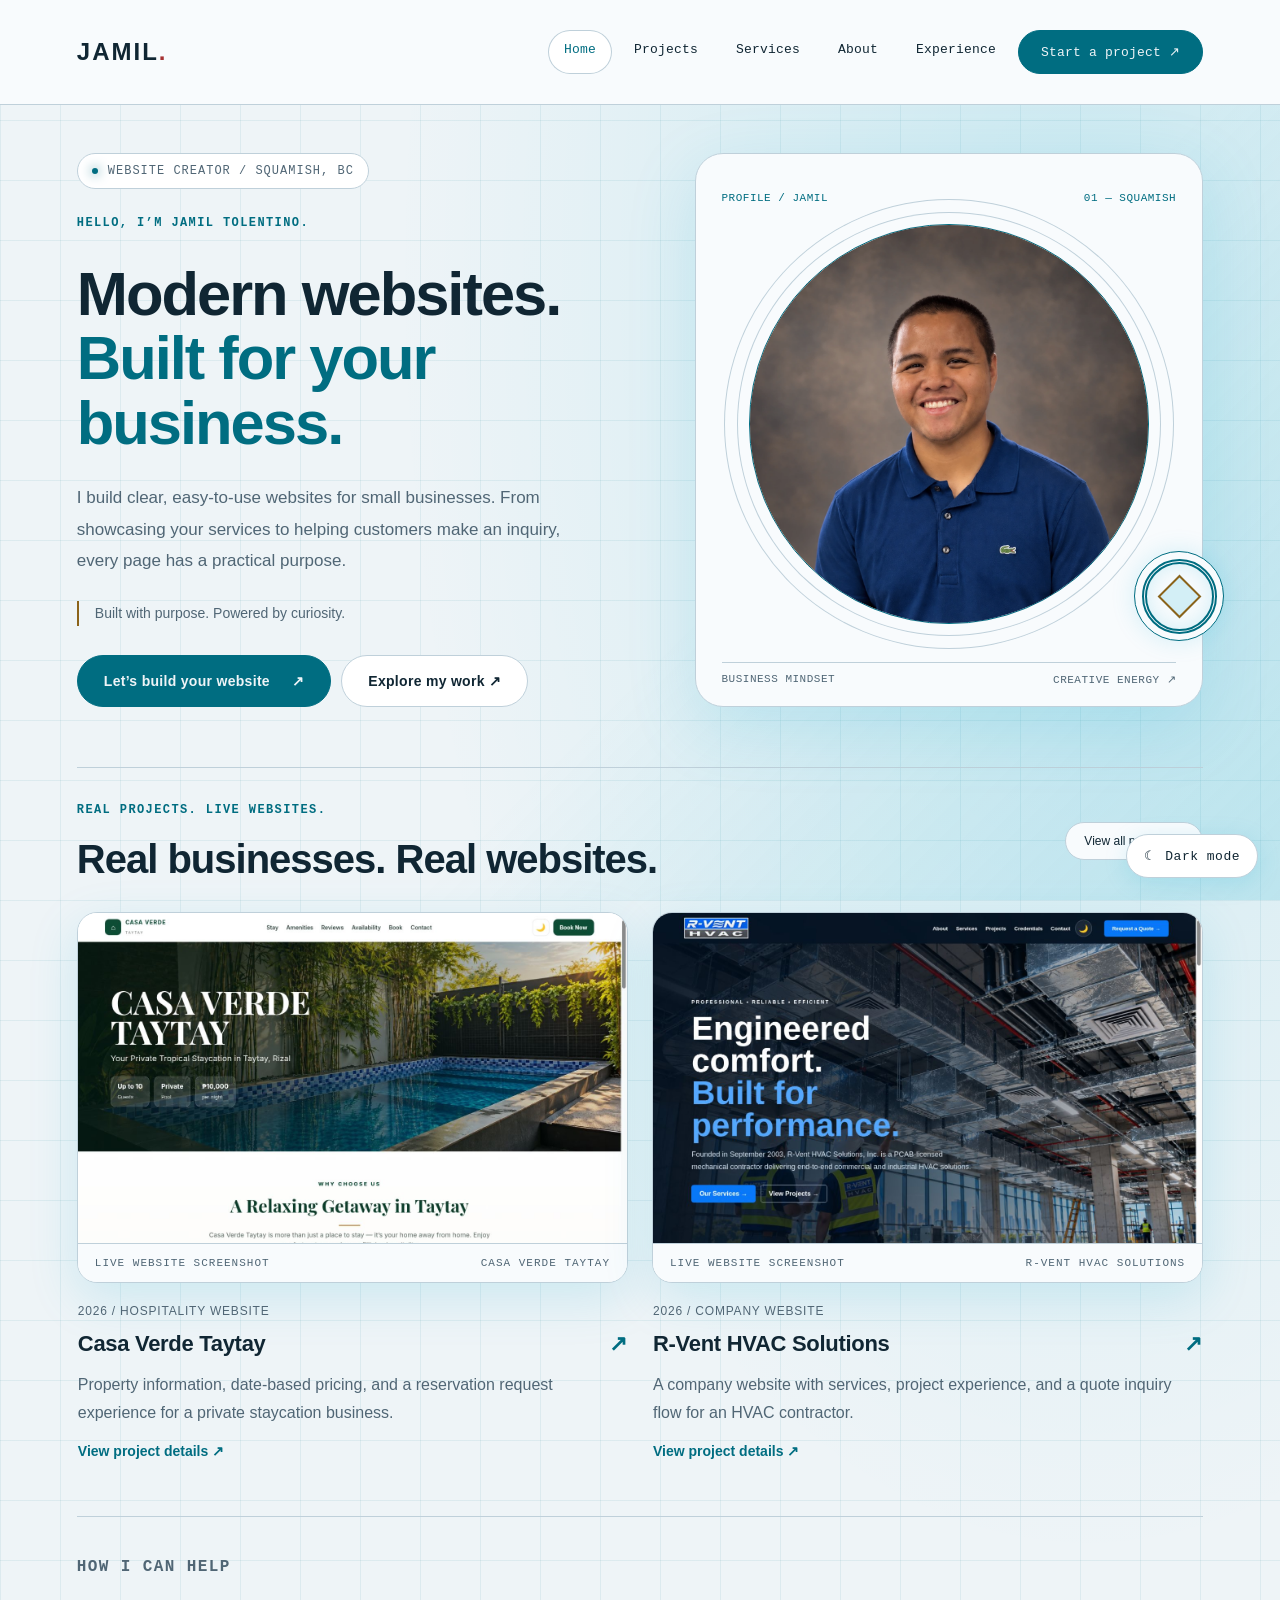
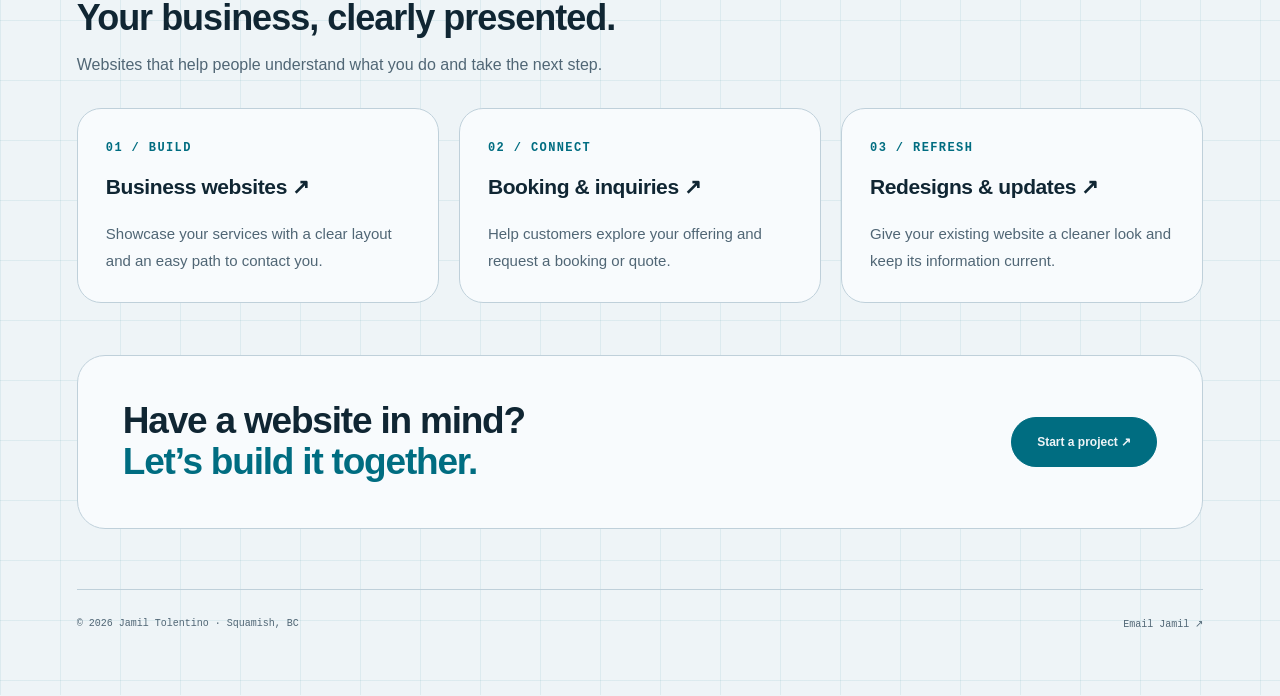
==== index.html @ a31e18cc "Round clickable controls and focus homepage on project work" ====
<!doctype html><html lang="en"><head><meta charset="utf-8"><meta http-equiv="Content-Security-Policy" content="default-src 'self'; script-src 'self'; script-src-attr 'none'; style-src 'self' 'unsafe-inline'; img-src 'self'; font-src 'self'; connect-src 'none'; object-src 'none'; frame-src 'none'; base-uri 'none'; form-action 'none'; upgrade-insecure-requests"><meta name="referrer" content="strict-origin-when-cross-origin"><meta name="viewport" content="width=device-width,initial-scale=1"><meta name="theme-color" content="#f6f5f0"><meta name="description" content="Jamil Tolentino — modern websites for small businesses, with practical business experience. Based in Squamish, BC."><script src="theme.js?v=security1"></script><link rel="stylesheet" href="style.css?v=round2"><title>Jamil Tolentino — Websites with Purpose</title><link rel="stylesheet" href="tech.css?v=round2"></head><body class="welcome-page"><a class="skip" href="#main">Skip to content</a><header class="welcome-header site-header"><a href="index.html" aria-label="Jamil Tolentino home">JAMIL<span>.</span></a><button class="menu-toggle" aria-expanded="false" aria-controls="site-nav">MENU <span>＋</span></button><nav id="site-nav" class="hud-nav" aria-label="Main navigation"><a href="index.html" aria-current="page">Home</a><a href="work.html">Projects</a><a href="services.html">Services</a><a href="about.html">About</a><a href="resume.html">Experience</a><a href="contact.html" class="nav-contact">Start a project ↗</a></nav></header><main class="welcome" id="main"><div class="welcome-copy reveal"><div class="hud-tag">WEBSITE CREATOR / SQUAMISH, BC</div><p class="eyebrow">HELLO, I’M JAMIL TOLENTINO.</p><h1>Modern websites.<br><span>Built for your business.</span></h1><p class="intro">I build clear, easy-to-use websites for small businesses. From showcasing your services to helping customers make an inquiry, every page has a practical purpose.</p><p class="front-personality">Built with purpose. Powered by curiosity.</p><div class="welcome-actions"><a class="pill primary" href="contact.html">Let’s build your website <span>↗</span></a><a class="pill secondary" href="work.html">Explore my work ↗</a></div></div><div class="portrait-hud"><div class="hud-corner"><span>PROFILE / JAMIL</span><span>01 — SQUAMISH</span></div><figure class="welcome-portrait reveal"><img src="jamil-portrait.webp" alt="Jamil Tolentino smiling in a blue polo"></figure><div class="reactor" aria-hidden="true"></div><div class="hud-footer"><span>BUSINESS MINDSET</span><span>CREATIVE ENERGY ↗</span></div></div><span class="welcome-note">FROM FAMILY BUSINESS ROOTS TO CREATIVE WORK / SQUAMISH, BC</span></main><section class="home-proof"><div class="proof-heading reveal"><div><p class="eyebrow">REAL PROJECTS. LIVE WEBSITES.</p><h2>Real businesses. Real websites.</h2></div><a class="text-link" href="work.html">View all projects ↗</a></div><div class="gallery"><a class="tile reveal" data-category="websites" href="casa-verde.html"><figure class="live-screenshot"><img src="casa-live.jpg" alt="Screenshot of the live Casa Verde Taytay website" loading="lazy"><figcaption><span>LIVE WEBSITE SCREENSHOT</span><span>CASA VERDE TAYTAY</span></figcaption></figure><div class="tile-label"><p>2026 / HOSPITALITY WEBSITE</p><h2>Casa Verde Taytay <span>↗</span></h2><p class="project-description">Property information, date-based pricing, and a reservation request experience for a private staycation business.</p><span class="case-link">View project details ↗</span></div></a><a class="tile reveal" data-category="websites" href="rvent.html"><figure class="live-screenshot"><img src="rvent-live.jpg" alt="Screenshot of the live R-Vent HVAC Solutions website" loading="lazy"><figcaption><span>LIVE WEBSITE SCREENSHOT</span><span>R-VENT HVAC SOLUTIONS</span></figcaption></figure><div class="tile-label"><p>2026 / COMPANY WEBSITE</p><h2>R-Vent HVAC Solutions <span>↗</span></h2><p class="project-description">A company website with services, project experience, and a quote inquiry flow for an HVAC contractor.</p><span class="case-link">View project details ↗</span></div></a></div></section><section class="home-services"><div><p class="eyebrow">HOW I CAN HELP</p><h2>Your business, clearly presented.</h2><p>Websites that help people understand what you do and take the next step.</p></div><div class="service-preview-grid"><a href="services.html"><span class="eyebrow">01 / BUILD</span><h3>Business websites ↗</h3><p>Showcase your services with a clear layout and an easy path to contact you.</p></a><a href="services.html"><span class="eyebrow">02 / CONNECT</span><h3>Booking &amp; inquiries ↗</h3><p>Help customers explore your offering and request a booking or quote.</p></a><a href="services.html"><span class="eyebrow">03 / REFRESH</span><h3>Redesigns &amp; updates ↗</h3><p>Give your existing website a cleaner look and keep its information current.</p></a></div></section><section class="home-proof home-closing"><section class="callout"><h2>Have a website in mind?<br><em>Let’s build it together.</em></h2><a class="pill primary" href="contact.html">Start a project ↗</a></section></section><footer class="home-footer"><span>© 2026 Jamil Tolentino · Squamish, BC</span><a href="mailto:tolentinojamil1@gmail.com">Email Jamil ↗</a></footer><script src="script.js?v=round2" defer></script></body></html>
---- style.css ----
:root{--bg:#f6f5f0;--paper:#fff;--ink:#292a28;--muted:#777871;--accent:#dc6f3c;--line:#dedfd7}*{box-sizing:border-box}html{scroll-behavior:smooth}body{margin:0;background:var(--bg);color:var(--ink);font-family:Arial,Helvetica,sans-serif;-webkit-font-smoothing:antialiased}a{text-decoration:none;color:inherit}button{font:inherit;cursor:pointer}img{max-width:100%;display:block}a:focus-visible,button:focus-visible{outline:3px solid var(--accent);outline-offset:5px}.skip{position:fixed;top:-100px;left:20px;padding:14px;background:var(--ink);color:white;z-index:100}.skip:focus{top:15px}.eyebrow{font-size:10px;font-weight:700;letter-spacing:2px;color:var(--muted)}.progress{position:fixed;top:0;left:0;width:100%;height:3px;background:var(--accent);transform:scaleX(0);transform-origin:left;z-index:40}h1,h2,h3,p{margin-top:0}h1{font-size:clamp(40px,4.5vw,66px);line-height:1.06;letter-spacing:-2.7px;font-weight:750;margin-bottom:24px}h1 em,h2 em{font-style:normal;color:var(--accent)}p{line-height:1.8}.sidebar{position:fixed;left:0;top:0;bottom:0;width:250px;background:#efefe8;border-right:1px solid var(--line);padding:52px 30px 30px;display:flex;flex-direction:column;z-index:20}.identity{text-align:center;display:block}.monogram{width:124px;height:124px;margin:0 auto 26px;border:1px solid #c7cbbd;border-radius:50%;display:grid;place-content:center;font-size:90px;line-height:1;font-weight:800;letter-spacing:-10px;position:relative;background:#dfe4d5}.monogram:before{content:"";position:absolute;inset:-8px;border:1px dashed #bfc6b6;border-radius:50%}.monogram>span{color:var(--accent);font-size:65px;display:inline;position:absolute;right:15px;bottom:12px}.identity strong{display:block;font-size:12px;letter-spacing:1.2px}.identity small{display:block;font-size:8px;letter-spacing:1.1px;color:var(--muted);line-height:1.7;margin-top:9px}.sidebar nav{margin-top:42px;display:flex;flex-direction:column;gap:4px}.sidebar nav a{font-size:11px;font-weight:700;letter-spacing:.5px;padding:14px 0;display:flex;justify-content:space-between;border-bottom:1px solid transparent;transition:color .25s,border-color .25s}.sidebar nav a>span{opacity:0;transform:translateX(-5px);transition:opacity .25s,transform .25s}.sidebar nav a:hover,.sidebar nav a[aria-current=page]{color:var(--accent);border-color:#d8d9d0}.sidebar nav a:hover>span,.sidebar nav a[aria-current=page]>span{opacity:1;transform:none}.sidebar-bottom{margin-top:auto;padding-top:36px}.sidebar-bottom p{font-size:12px;color:var(--muted);line-height:1.7}.sidebar-bottom a{font-size:12px;font-style:italic}.menu-toggle{display:none}.content{margin-left:250px;padding:56px 48px 0;max-width:1730px}.page-intro{max-width:860px;margin-bottom:40px}.page-intro>.eyebrow{margin-bottom:24px}.page-intro>p:last-child{font-size:15px;color:var(--muted);max-width:620px;margin-bottom:0}.filters{display:flex;gap:10px;margin-bottom:25px;flex-wrap:wrap}.filters button{border:1px solid var(--line);border-radius:30px;background:transparent;padding:10px 18px;font-size:11px;color:var(--muted);transition:background .25s,color .25s}.filters button:hover,.filters button.active{background:var(--ink);color:white;border-color:var(--ink)}.gallery{display:grid;grid-template-columns:repeat(2,minmax(0,1fr));gap:32px 24px}.tile{display:block;min-width:0}.tile[hidden]{display:none}.tile-label{padding:18px 1px 0}.tile-label p{font-size:9px;color:var(--muted);letter-spacing:1.5px;margin-bottom:9px}.tile-label h2{font-size:19px;letter-spacing:-.3px;font-weight:600;margin-bottom:0;display:flex;justify-content:space-between;align-items:center}.tile-label h2 span{transition:transform .3s;color:var(--accent)}.tile:hover .tile-label h2 span{transform:translate(3px,-3px)}.website-art{height:350px;padding:38px 27px 30px;position:relative;overflow:hidden;border-radius:5px}.resort-art{background:#dce3d4}.hvac-art{background:#e3e5e3}.mock-browser{background:white;border-radius:6px;box-shadow:0 18px 35px #0002;overflow:hidden;height:100%;transition:transform .5s}.tile:hover .mock-browser{transform:translateY(-5px) rotate(-.5deg)}.browser-top{height:22px;background:#f7f7f5;border-bottom:1px solid #e9e9e7;display:flex;gap:4px;align-items:center;padding:0 10px}.browser-top i{height:4px;width:4px;border-radius:50%;background:#c3c6bf}.browser-top>span{font-size:5px;letter-spacing:1px;color:#999;margin:auto}.resort-preview,.hvac-preview{height:calc(100% - 22px);position:relative;padding:22px 22px 15px;overflow:hidden}.resort-preview{background:#f5f3e8}.preview-logo{font-size:10px;letter-spacing:1.5px;font-weight:700;position:relative;z-index:2}.preview-nav{font-size:5px;letter-spacing:1px;display:block;color:#777;margin-top:5px;position:relative;z-index:2}.resort-preview h3,.hvac-preview h3{font-family:Georgia,serif;font-size:30px;line-height:1.13;letter-spacing:-1px;margin:28px 0 17px;position:relative;z-index:2}.pool-art{position:absolute;right:-6%;top:47%;height:145px;width:56%;border:15px solid #ddd1b5;transform:rotate(-25deg);border-radius:3px;background:repeating-linear-gradient(100deg,#70b0ad,#70b0ad 2px,#93c6bd 3px,#8cbdb5 14px)}.pool-art:before{content:"";position:absolute;width:50px;height:85px;border-radius:100% 0;background:#3c6450;right:-30px;top:-105px;transform:rotate(-25deg)}.pool-art:after{content:"";position:absolute;width:40px;height:78px;border-radius:0 100%;background:#67856b;right:20px;top:-100px;transform:rotate(20deg)}.mock-cta{display:inline-block;padding:9px 11px;background:#244e3c;color:white;font-size:5px;letter-spacing:1px;position:relative;z-index:2}.hvac-preview{background:#1b2429;color:white}.hvac-preview .preview-nav{color:#bdc5c8}.hvac-preview h3{font-family:Arial,sans-serif;font-weight:700;font-size:35px}.hvac-preview .mock-cta{background:#d86440}.red-dot{color:#e46f49}.duct-art{position:absolute;right:-20px;top:40%;transform:rotate(-25deg);width:43%;height:160px}.duct-art span{position:absolute;width:40px;height:180px;background:repeating-linear-gradient(0deg,#62737b 0,#96a2a6 8px,#adb8bc 9px,#526069 10px);box-shadow:inset 5px 0 10px #ffffff4d}.duct-art span:nth-child(2){left:48px;top:-30px}.duct-art span:nth-child(3){left:96px;top:10px}.art-note{position:absolute;bottom:8px;left:27px;font-size:6px;letter-spacing:1.2px;color:#71766e}.portrait-art{height:350px;border-radius:5px;overflow:hidden;background:#727168}.portrait-art img{width:100%;height:100%;object-fit:cover;object-position:center;transition:transform .6s}.tile:hover .portrait-art img{transform:scale(1.025)}.type-art{height:350px;border-radius:5px;padding:37px;position:relative;overflow:hidden;transition:filter .3s}.tile:hover .type-art{filter:brightness(1.04)}.type-art>span:first-child{font-size:8px;letter-spacing:1.8px}.type-art h3{font-size:clamp(30px,3.1vw,46px);line-height:1.05;letter-spacing:-1.7px;margin:44px 0 0;position:relative;z-index:1}.orange-art{background:#d97747;color:#282923}.type-arrow{position:absolute;right:30px;bottom:22px;font-size:70px}.green-art{background:#263c32;color:#e6eada}.creative-rings{position:absolute;width:165px;height:165px;border:1px solid #788577;border-radius:50%;right:-24px;bottom:-34px}.creative-rings:before,.creative-rings:after{content:"";position:absolute;inset:15px;border:1px solid #788577;border-radius:50%}.creative-rings:after{inset:30px}.resume-art{background:#e5e0d5}.resume-line{position:absolute;bottom:36px;left:37px;font-size:8px;letter-spacing:1px}.pill{display:inline-flex;align-items:center;justify-content:space-between;gap:40px;border-radius:40px;padding:17px 25px;font-size:12px;font-weight:700;transition:transform .25s,background .25s}.primary{background:var(--ink);color:white}.primary:hover{background:var(--accent);transform:translateY(-3px)}.text-link{display:inline-block;border-bottom:1px solid var(--ink);padding-bottom:8px;font-size:12px}.text-link:hover{color:var(--accent)}footer{border-top:1px solid var(--line);margin-top:70px;padding:28px 0;display:flex;justify-content:space-between;color:var(--muted);font-size:10px;gap:20px}.welcome-header{display:flex;justify-content:space-between;align-items:center;padding:34px 6vw}.welcome-header>a:first-child{font-size:30px;font-weight:800;letter-spacing:-2px}.welcome-header>a:first-child span{color:var(--accent)}.welcome-header>a:last-child{font-size:12px}.welcome{width:min(1260px,88vw);margin:45px auto 0;display:grid;grid-template-columns:1.1fr 1fr;gap:75px;align-items:center;position:relative;min-height:650px;padding-bottom:70px}.welcome h1{font-size:clamp(54px,6.4vw,92px);letter-spacing:-4px;line-height:1.03;margin:27px 0}.welcome h1 span{color:var(--accent)}.welcome .intro{font-size:17px;color:var(--muted);max-width:480px;margin-bottom:30px}.welcome-links{display:flex;gap:24px;margin-top:28px;font-size:12px;color:var(--muted)}.welcome-portrait{margin:0;position:relative;border-radius:4px;box-shadow:0 25px 55px #292a2814;overflow:hidden}.welcome-portrait img{width:100%;height:auto}.welcome-portrait figcaption{display:flex;justify-content:space-between;gap:12px;padding:20px 24px;background:#efeee6;font-size:8px;letter-spacing:1.2px}.welcome-note{position:absolute;bottom:0;left:0;font-size:9px;letter-spacing:2px;color:var(--muted)}.service{display:grid;grid-template-columns:35px 1fr 20px;gap:20px;padding:34px 0;border-top:1px solid var(--line)}.service>span{font-size:12px;color:var(--accent)}.service h2{font-size:27px;letter-spacing:-.6px;margin-bottom:12px}.service p{color:var(--muted);font-size:14px;max-width:620px;margin:0}.process{padding-top:58px}.process-grid{display:grid;grid-template-columns:repeat(3,1fr);gap:30px;margin-top:25px}.process h3{font-size:16px}.process p{font-size:13px;color:var(--muted)}.callout{margin-top:65px;padding:45px;background:#e9eade;border-radius:5px;display:flex;justify-content:space-between;align-items:center;gap:25px}.callout h2{font-size:37px;line-height:1.1;letter-spacing:-1.2px;margin:0}.about-grid{display:grid;grid-template-columns:1fr 1fr;gap:40px;align-items:start}.about-portrait{border-radius:4px}.about-copy h2{font-size:29px;line-height:1.25;letter-spacing:-.8px}.about-copy p{font-size:14px;color:var(--muted)}.creative-grid{display:grid;grid-template-columns:1fr 1fr;gap:24px}.creative-card{background:#eeeee7;padding:35px;border-radius:5px}.creative-card h2{font-size:30px;margin:30px 0 15px}.creative-card p{font-size:14px;color:var(--muted)}.status{display:inline-block;font-size:10px;border:1px solid #cbcec1;border-radius:20px;padding:9px 12px;margin-top:20px}.contact-panel{background:#e8eadd;padding:42px;border-radius:5px;margin-top:48px}.email-address{font-size:clamp(18px,2.5vw,36px);font-weight:600;letter-spacing:-1px;overflow-wrap:anywhere;display:block}.email-address span{color:var(--accent)}.contact-panel>p:not(.eyebrow){font-size:13px;color:var(--muted);margin:22px 0 30px}.contact-help{padding-top:50px;max-width:630px}.contact-help h2{font-size:25px}.contact-help p{font-size:14px;color:var(--muted)}.back-link{display:inline-block;font-size:12px;color:var(--muted);margin-bottom:35px}.case-art .website-art{height:520px;padding:55px 60px 40px}.case-art .resort-preview,.case-art .hvac-preview{padding:35px}.case-art h3{font-size:60px;line-height:1.1}.case-art .preview-logo{font-size:15px}.case-art .preview-nav{font-size:8px}.case-art .mock-cta{font-size:8px;padding:13px 18px}.case-art .pool-art{height:260px;width:50%;top:40%}.case-art .duct-art{width:36%;top:25%;transform:rotate(-25deg) scale(2)}.live-link{margin-top:28px}.case-details{display:grid;grid-template-columns:1fr 1fr;gap:40px;margin-top:65px}.case-details h2{font-size:28px;line-height:1.2}.case-details p,.case-details li{font-size:14px;color:var(--muted);line-height:1.8}.case-details ul{padding-left:18px}.case-details li{margin-bottom:8px}body{transition:opacity .18s}body.leaving{opacity:0}
@media(prefers-reduced-motion:no-preference){.motion-ready .reveal{opacity:0;transform:translateY(20px);transition:opacity .65s,transform .65s}.motion-ready .reveal.visible{opacity:1;transform:none}.identity .monogram:before{animation:ring-turn 60s linear infinite}@keyframes ring-turn{to{transform:rotate(360deg)}}}
@media(min-width:1700px){.gallery{grid-template-columns:repeat(3,minmax(0,1fr))}}
@media(max-width:1100px){.sidebar{width:220px;padding:40px 25px}.content{margin-left:220px;padding:40px 28px 0}.website-art{height:300px;padding:30px 20px}.portrait-art,.type-art{height:300px}.resort-preview h3{font-size:25px}.hvac-preview h3{font-size:29px}.type-art{padding:28px}.type-art h3{font-size:34px}.welcome{gap:35px}.welcome h1{font-size:67px}.about-grid{grid-template-columns:1fr}.about-portrait{max-width:580px}.case-art .website-art{height:420px;padding:35px}.case-art h3{font-size:45px}}
@media(max-width:760px){.sidebar{position:sticky;top:0;width:100%;height:auto;padding:16px 20px;flex-direction:row;justify-content:space-between;align-items:center;background:#f6f5f0f5;backdrop-filter:blur(12px)}.identity{text-align:left;display:flex;gap:12px;align-items:center}.identity .monogram{width:37px;height:37px;font-size:29px;letter-spacing:-3px;margin:0}.monogram:before{inset:-3px}.monogram>span{font-size:24px;right:4px;bottom:2px}.identity strong{font-size:10px}.identity small{display:none}.sidebar-bottom{display:none}.menu-toggle{display:flex;gap:15px;align-items:center;background:transparent;border:0;font-size:10px;font-weight:700;padding:10px}.menu-toggle>span{font-size:18px}.sidebar nav{display:none;position:absolute;left:0;right:0;top:70px;margin:0;padding:14px 22px 24px;background:#f1f1e9;border-bottom:1px solid var(--line)}.sidebar nav.open{display:flex}.sidebar nav a{font-size:12px;padding:15px 0}.content{margin:0;padding:36px 20px 0}.gallery{gap:26px 18px}.website-art{height:280px}.portrait-art,.type-art{height:280px}.welcome-header{padding:24px 6vw}.welcome{margin-top:20px;grid-template-columns:1fr;gap:35px;padding-bottom:45px;min-height:0}.welcome h1{font-size:clamp(48px,10vw,72px);letter-spacing:-2.7px}.welcome .intro{font-size:15px}.welcome-portrait{max-width:580px}.welcome-note{font-size:7px}.welcome-portrait figcaption{font-size:7px}.process-grid{grid-template-columns:1fr}.callout{padding:30px;flex-direction:column;align-items:flex-start}.case-details{grid-template-columns:1fr;gap:20px}.case-art .website-art{height:350px;padding:28px}.case-art h3{font-size:35px}.contact-panel{padding:26px}.creative-grid{grid-template-columns:1fr}h1{font-size:44px;letter-spacing:-1.8px}}
@media(max-width:520px){.gallery{grid-template-columns:1fr}.website-art{height:340px;padding:34px 27px}.portrait-art,.type-art{height:340px}.type-art h3{font-size:44px}.resort-preview h3{font-size:32px}.hvac-preview h3{font-size:36px}.page-intro{margin-bottom:30px}.tile-label h2{font-size:19px}.case-art .website-art{padding:24px 18px;height:310px}.case-art .resort-preview,.case-art .hvac-preview{padding:22px}.case-art h3{font-size:30px}.case-art .duct-art{transform:rotate(-25deg) scale(1.3);right:-20px}.case-art .pool-art{height:160px;top:52%}.email-address{letter-spacing:-.6px;font-size:21px}footer{font-size:9px;margin-top:50px}}
@media(prefers-reduced-motion:reduce){html{scroll-behavior:auto}*,*:before,*:after{animation:none!important;transition:none!important}.reveal{opacity:1!important;transform:none!important}}
.about-portrait{width:100%;min-width:0}.about-grid{grid-template-columns:minmax(0,1fr) minmax(0,1fr)}@media(max-width:1100px){.about-grid{grid-template-columns:minmax(0,1fr)}}

.my-story{margin-top:70px;padding:45px;background:#ecece2;border-radius:5px}.my-story h2,.section-heading h2,.shop-teaser h2{font-size:35px;letter-spacing:-1px;line-height:1.2;margin:22px 0}.story-columns{display:grid;grid-template-columns:1fr 1fr;gap:30px}.story-columns p{font-size:14px;color:var(--muted);margin-bottom:0}.personal-side{margin-top:65px}.personality-grid{display:grid;grid-template-columns:1fr 1fr;gap:24px}.personality-card{padding:34px;border-radius:5px;position:relative;min-height:285px}.mango-card{background:#f3dfaf}.pickle-card{background:#e0e8d4}.personality-card .eyebrow{display:block;margin-top:70px}.personality-card h3{font-size:29px;letter-spacing:-.8px;margin:18px 0 12px}.personality-card p{font-size:14px;color:#60645a;max-width:340px;margin:0}.mango-icon{width:34px;height:49px;background:#f6f1e4;border:2px solid #b89e62;position:absolute;top:30px;left:37px;transform:rotate(-8deg);border-radius:3px 3px 12px 12px;overflow:visible}.mango-icon:before{content:"";position:absolute;inset:9px 3px 4px;border-radius:1px 1px 7px 7px;background:#eeb346}.mango-icon:after{content:"";position:absolute;top:-16px;left:23px;width:3px;height:29px;background:#72915c;transform:rotate(15deg)}.paddle-icon{position:absolute;left:38px;top:27px;width:41px;height:49px;background:#344e3c;border-radius:15px 15px 20px 20px;transform:rotate(-25deg);border:2px solid #73856b}.paddle-icon:after{content:"";position:absolute;bottom:-22px;left:14px;width:9px;height:24px;background:#aa9d7c}.paddle-icon span{position:absolute;right:-28px;top:22px;width:20px;height:20px;border-radius:50%;background:#d2da51;border:2px dotted #758440}.shop-teaser{display:flex;justify-content:space-between;align-items:center;gap:30px;margin-top:65px;padding:40px;background:#e3e7dc;border-radius:5px}.shop-teaser p:not(.eyebrow){font-size:14px;color:var(--muted);margin-bottom:0}.paddle-shop-art{background:#d8e2c9;color:#253728}.shop-status{position:absolute;bottom:35px;left:37px;font-size:8px;letter-spacing:1px}.shop-paddle{width:80px;height:110px;background:#35543f;border:3px solid #839476;position:absolute;right:-12px;bottom:35px;border-radius:23px 23px 40px 40px;transform:rotate(-30deg)}.shop-paddle:after{content:"";position:absolute;bottom:-40px;left:27px;width:17px;height:44px;background:#b7aa88}.shop-coming{display:grid;grid-template-columns:1fr 1fr;background:#e3e8d8;border-radius:5px;overflow:hidden;margin-top:50px;align-items:center}.shop-visual{height:390px;position:relative;overflow:hidden;background:#d4dec7}.big-paddle{position:absolute;width:125px;height:170px;border-radius:38px 38px 60px 60px;border:5px solid #8f9c79;background:#34533e;transform:rotate(-25deg);left:20%;top:65px}.big-paddle:after{content:"";position:absolute;left:46px;bottom:-72px;width:23px;height:75px;background:repeating-linear-gradient(0deg,#b4a582,#b4a582 7px,#867d65 8px)}.big-paddle.two{left:50%;top:110px;transform:rotate(25deg);background:#d99a55;border-color:#b78650}.pickleball-ball{position:absolute;left:20%;bottom:42px;width:47px;height:47px;background:#d6df59;border:3px dotted #819747;border-radius:50%}.shop-copy{padding:35px}.shop-copy h2{font-size:31px;letter-spacing:-1px;line-height:1.2;margin:25px 0 18px}.shop-copy p{font-size:14px;color:var(--muted)}.shop-copy .pill{margin-top:12px;gap:15px}.shop-copy .status{margin-top:0;background:#f4f6ee}
@media(max-width:1000px){.shop-coming{grid-template-columns:1fr}.shop-visual{height:320px}.big-paddle{left:28%;top:45px}.big-paddle.two{left:52%;top:70px}}
@media(max-width:760px){.my-story{margin-top:45px;padding:28px}.my-story h2,.section-heading h2,.shop-teaser h2{font-size:29px}.story-columns,.personality-grid{grid-template-columns:1fr}.shop-teaser{padding:28px;flex-direction:column;align-items:flex-start}.personal-side{margin-top:45px}.shop-coming{margin-top:30px}.shop-copy{padding:28px}.shop-visual{height:300px}.big-paddle{left:20%;width:105px;height:145px}.big-paddle.two{left:50%}.big-paddle:after{left:36px;height:65px;bottom:-62px}}

.live-screenshot{margin:0;border:1px solid #d9ddd3;border-radius:5px;overflow:hidden;background:white;box-shadow:0 14px 30px #292a2808;transition:transform .4s,box-shadow .4s}.live-screenshot img{width:100%;height:330px;object-fit:cover;object-position:top}.live-screenshot figcaption{display:flex;justify-content:space-between;gap:10px;padding:13px 17px;background:#eceee6;color:#747b6b;font-size:6px;letter-spacing:1px}.tile:hover .live-screenshot{transform:translateY(-4px);box-shadow:0 18px 35px #292a2812}.tile-label .project-description{font-size:13px;letter-spacing:0;line-height:1.8;color:var(--muted);margin:14px 0}.case-link{display:inline-block;font-size:11px;font-weight:700;color:var(--accent);margin-top:3px}.completed-projects{margin-top:38px}.more-about{margin-top:65px}.more-links{display:grid;grid-template-columns:repeat(3,minmax(0,1fr));gap:20px}.more-links a{display:flex;flex-direction:column;gap:14px;padding:27px 23px;background:#eceee5;border-radius:4px;transition:background .3s}.more-links a:hover{background:#e0e5d5}.more-links strong{font-size:17px;letter-spacing:-.3px}.more-links span{font-size:12px;line-height:1.8;color:var(--muted)}.future-projects{margin-top:45px;padding-top:30px;border-top:1px solid var(--line)}.future-projects>a{display:flex;justify-content:space-between;align-items:center;gap:16px;font-size:12px;padding:12px 0}.future-projects>a span{font-size:10px;color:var(--muted)}.sidebar nav .nav-project{background:var(--ink);color:white!important;border-radius:4px;padding:13px 12px;margin-top:14px}.sidebar nav .nav-project span{opacity:1;transform:none}.sidebar nav .nav-project:hover{background:var(--accent)}.welcome-actions{display:flex;flex-wrap:wrap;gap:10px}.welcome-actions .pill{gap:23px}.secondary{border:1px solid var(--ink);color:var(--ink)}.secondary:hover{background:#e8ebdf;transform:translateY(-3px)}.home-proof{width:min(1260px,88vw);margin:40px auto 90px;padding-top:45px;border-top:1px solid var(--line)}.proof-heading{display:flex;justify-content:space-between;align-items:center;gap:20px;margin-bottom:30px}.proof-heading h2{font-size:36px;letter-spacing:-1px;margin:15px 0 0}.project-summary{display:grid;grid-template-columns:repeat(3,1fr);gap:24px;margin:35px 0;padding:25px 0;border-top:1px solid var(--line);border-bottom:1px solid var(--line)}.project-summary strong{font-size:12px;line-height:1.6;font-weight:600}.project-summary .eyebrow{font-size:8px;margin-bottom:10px}.case-art .live-screenshot img{height:auto;object-fit:contain}.case-art .live-screenshot figcaption{font-size:8px;padding:15px 20px}.project-value{padding:35px;background:#e9ece1;border-radius:5px;margin-top:40px}.project-value h2{font-size:29px;letter-spacing:-.8px;line-height:1.2}.project-value p{font-size:14px;line-height:1.8;color:var(--muted);max-width:710px;margin-bottom:0}
@media(max-width:1100px){.live-screenshot img{height:285px}.more-links{grid-template-columns:1fr}.project-summary{gap:15px}}
@media(max-width:760px){.project-summary{grid-template-columns:1fr;gap:20px}.proof-heading{align-items:flex-start;flex-direction:column}.proof-heading h2{font-size:29px}.home-proof{margin-bottom:55px}.live-screenshot img{height:275px}.project-value{padding:26px}.sidebar nav .nav-project{margin-top:10px}.welcome-actions .pill{padding:15px 20px;gap:18px}.future-projects>a{align-items:flex-start;flex-direction:column;gap:6px}}
@media(max-width:520px){.live-screenshot img{height:auto;aspect-ratio:1.4;object-fit:cover;object-position:top}.case-art .live-screenshot img{aspect-ratio:auto}.live-screenshot figcaption{font-size:5px;padding:12px}.home-proof{width:88vw}.welcome-note{letter-spacing:1px}}

/* Personal welcome introduction. */
.welcome h1{font-size:clamp(48px,5.2vw,75px);line-height:1.08;letter-spacing:-3px}.front-personality{font-size:13px;line-height:1.8;color:var(--muted);max-width:450px;padding:0 0 0 16px;border-left:2px solid var(--accent);margin:0 0 29px}.welcome .intro{font-size:16px;margin-bottom:20px}.welcome-links{flex-wrap:wrap;row-gap:12px}
@media(max-width:1100px){.welcome h1{font-size:58px}}@media(max-width:760px){.welcome h1{font-size:clamp(45px,8.5vw,62px);letter-spacing:-2px}.welcome .intro{font-size:15px}.front-personality{font-size:12px}.welcome-note{font-size:6px}.welcome-actions .pill{font-size:11px}}

/* Verified personal social profiles. */
.social-links{display:flex;align-items:center;flex-wrap:wrap;gap:10px;margin-top:24px}.social-links a{display:inline-flex;align-items:center;gap:8px;padding:11px 13px;border:1px solid #d5d8ce;border-radius:24px;background:#f0f1e8;font-size:10px;color:var(--ink);transition:background .25s,transform .25s,border-color .25s}.social-links a:hover{background:#e4e8d9;border-color:var(--accent);transform:translateY(-2px)}.social-links svg{flex-shrink:0;overflow:visible}.compact-socials{gap:7px;margin-top:18px}.compact-socials a{width:36px;height:36px;justify-content:center;padding:8px;background:transparent;font-style:normal}.compact-socials a span{position:absolute;width:1px;height:1px;overflow:hidden;clip-path:inset(50%);white-space:nowrap}.contact-socials{margin-top:36px}.welcome{padding-bottom:75px;min-height:730px}.welcome .social-links{margin-top:20px}
@media(max-width:760px){.welcome{min-height:0;padding-bottom:50px}.social-links{gap:8px}.social-links a{font-size:9px;padding:10px 12px}.social-links svg{width:16px;height:16px}}

/* Reference-inspired inline resume viewing. */
.resume-page{max-width:680px;margin:0 auto;text-align:center;padding:2px 30px 20px}.resume-heading{margin-bottom:55px}.resume-heading .eyebrow{font-size:9px;letter-spacing:1.8px}.resume-heading h1{font-size:17px;font-weight:700;letter-spacing:1.1px;line-height:1.5;text-transform:uppercase;color:var(--muted);margin:20px 0 0}.resume-section-title{font-size:15px;letter-spacing:1.3px;font-weight:700;color:var(--muted);margin:55px 0 12px}.resume-entry{padding:38px 5px 45px;border-bottom:1px solid #cfd1c6}.resume-entry:last-child{border-bottom:0}.resume-entry h2{font-size:15px;line-height:1.65;letter-spacing:.5px;font-weight:500;margin:0 0 10px;color:#51554c}.resume-entry p{font-size:14px;color:var(--muted);line-height:1.8;margin:0}.resume-entry p:empty{display:none}.resume-dates{white-space:normal}.resume-project-link{display:inline-block;margin-top:16px;font-size:10px;color:var(--accent);border-bottom:1px solid #d6b29d;padding-bottom:5px}.resume-download{margin-top:45px;padding-top:35px;border-top:1px solid var(--line)}.resume-download p{font-size:12px;color:var(--muted)}.resume-pdf-link{display:block;font-size:11px;margin-top:20px;color:var(--muted)}
@media(max-width:760px){.resume-page{padding:0 12px 15px}.resume-heading{margin-bottom:35px}.resume-entry{padding:30px 0 35px}.resume-entry h2{font-size:13px}.resume-entry p{font-size:13px}.resume-section-title{font-size:13px;margin-top:42px}}

/* Dark theme, with a persistent light-mode option. */
:root[data-theme="dark"]{color-scheme:dark;--bg:#171918;--paper:#232624;--ink:#f2f1e9;--muted:#b4b9af;--accent:#f3905e;--line:#393f38}
:root[data-theme="light"]{color-scheme:light}
.theme-toggle{position:fixed;right:22px;bottom:22px;z-index:35;display:flex;align-items:center;gap:9px;min-height:44px;padding:12px 17px;background:var(--paper);color:var(--ink);border:1px solid var(--line);border-radius:30px;font-size:12px;font-weight:700;box-shadow:0 8px 25px #0003}
.theme-toggle:hover{border-color:var(--accent)}
:root[data-theme="dark"] .sidebar,:root[data-theme="dark"] .sidebar nav{background:#202420}
:root[data-theme="dark"] .menu-toggle{color:var(--ink)}
:root[data-theme="dark"] .monogram{background:#303c30;border-color:#56624e}
:root[data-theme="dark"] .monogram:before{border-color:#56624e}
:root[data-theme="dark"] .primary,:root[data-theme="dark"] .sidebar nav .nav-project{background:var(--accent);color:#171918!important}
:root[data-theme="dark"] .primary:hover,:root[data-theme="dark"] .sidebar nav .nav-project:hover{background:#ffab7e}
:root[data-theme="dark"] .filters button.active,:root[data-theme="dark"] .filters button:hover{color:#171918}
:root[data-theme="dark"] .welcome-portrait figcaption,:root[data-theme="dark"] .live-screenshot figcaption{background:#262c25;color:var(--muted)}
:root[data-theme="dark"] .callout,:root[data-theme="dark"] .creative-card,:root[data-theme="dark"] .contact-panel,:root[data-theme="dark"] .my-story,:root[data-theme="dark"] .shop-teaser,:root[data-theme="dark"] .shop-coming,:root[data-theme="dark"] .project-value,:root[data-theme="dark"] .more-links a{background:#262e25}
:root[data-theme="dark"] .more-links a:hover,:root[data-theme="dark"] .secondary:hover{background:#354032}
:root[data-theme="dark"] .social-links a,:root[data-theme="dark"] .shop-copy .status{background:#242b23;border-color:var(--line)}
:root[data-theme="dark"] .social-links a:hover{background:#354032;border-color:var(--accent)}
:root[data-theme="dark"] .mango-card{background:#3e3321}
:root[data-theme="dark"] .pickle-card,:root[data-theme="dark"] .shop-visual{background:#2b3928}
:root[data-theme="dark"] .personality-card p{color:var(--muted)}
:root[data-theme="dark"] .resume-entry h2{color:var(--ink)}
:root[data-theme="dark"] .resume-entry,:root[data-theme="dark"] .live-screenshot,:root[data-theme="dark"] .status,:root[data-theme="dark"] .sidebar nav a:hover{border-color:var(--line)}
:root[data-theme="dark"] .skip{background:var(--accent);color:#171918}
@media(max-width:760px){.theme-toggle{right:16px;bottom:16px;padding:11px 14px}}
---- tech.css ----
/* Futuristic portfolio: pearl alloy by day, illuminated HUD by night. */
:root{--bg:#eef4f7;--paper:#ffffff;--ink:#102633;--muted:#506675;--accent:#006d81;--line:#bfd0da;--signal:#a63233;--gold:#8b631a;--panel:#f8fbfd;--grid:rgba(0,109,129,.075);--glow:rgba(0,170,205,.15)}
:root[data-theme="dark"]{--bg:#060e17;--paper:#101e2b;--ink:#eaf8ff;--muted:#a4bacb;--accent:#5ee3ff;--line:#294757;--signal:#ff7b70;--gold:#edc373;--panel:#0c1a28;--grid:rgba(94,227,255,.045);--glow:rgba(32,195,233,.12);color-scheme:dark}
body{background:radial-gradient(ellipse at 85% 12%,var(--glow),transparent 45%),linear-gradient(var(--grid) 1px,transparent 1px),linear-gradient(90deg,var(--grid) 1px,transparent 1px),var(--bg);background-size:auto,60px 60px,60px 60px,auto;color:var(--ink)}
body:before{content:"";position:fixed;inset:0;pointer-events:none;z-index:-1;background:linear-gradient(135deg,transparent 60%,var(--glow));}
h1,h2,h3{font-family:Arial,Helvetica,sans-serif}.eyebrow{font-family:Consolas,"Courier New",monospace;color:var(--accent);letter-spacing:2px;font-size:10px}
.welcome-header{width:min(1440px,100%);margin:auto;padding:30px 6vw;border-bottom:1px solid var(--line);gap:20px}.welcome-header>a:first-child{font-size:24px;letter-spacing:2px}.welcome-header>a:first-child span{color:var(--signal)}
.hud-nav{display:flex;gap:25px;align-items:center;font:11px Consolas,monospace;letter-spacing:1px}.hud-nav a:hover{color:var(--accent)}.hud-nav .nav-contact{padding:11px 15px;border:1px solid var(--accent);background:var(--paper)}
.welcome{grid-template-columns:1.12fr 1fr;gap:70px;width:min(1260px,88vw);margin-top:50px;min-height:650px;padding-bottom:65px}.welcome h1{font-size:clamp(46px,5.2vw,76px);letter-spacing:-3px;line-height:1.05}.welcome h1 span{color:var(--accent)}.welcome .intro{font-size:16px;line-height:1.85;max-width:520px;color:var(--muted)}
.hud-tag{display:inline-flex;align-items:center;gap:10px;border:1px solid var(--line);padding:10px 14px;background:var(--paper);font:10px Consolas,monospace;letter-spacing:1px;color:var(--muted)}.hud-tag:before{content:"";width:6px;height:6px;background:var(--accent);box-shadow:0 0 12px var(--accent);border-radius:50%}
.welcome-copy>.eyebrow{margin-top:24px}.welcome-note{font:9px Consolas,monospace;letter-spacing:1.5px;color:var(--muted)}
.portrait-hud{position:relative;padding:38px 26px 20px;border:1px solid var(--line);background:var(--panel);box-shadow:0 20px 70px var(--glow);border-radius:3px;isolation:isolate}.portrait-hud:before,.portrait-hud:after{content:"";position:absolute;width:24px;height:24px;border-color:var(--accent);border-style:solid;z-index:3;pointer-events:none}.portrait-hud:before{left:-1px;top:-1px;border-width:3px 0 0 3px}.portrait-hud:after{right:-1px;bottom:-1px;border-width:0 3px 3px 0}
.portrait-hud .welcome-portrait{border-radius:50%;border:1px solid var(--accent);box-shadow:0 0 0 11px var(--panel),0 0 0 12px var(--line),0 0 0 24px var(--panel),0 0 0 25px var(--line);overflow:hidden;width:88%;margin:20px auto 38px;aspect-ratio:1}.portrait-hud .welcome-portrait img{height:100%;width:100%;object-fit:cover;object-position:center 35%;filter:saturate(.8)}
.hud-corner{font:9px Consolas,monospace;letter-spacing:1.5px;display:flex;justify-content:space-between;color:var(--accent)}.hud-footer{padding-top:10px;border-top:1px solid var(--line);font:9px Consolas,monospace;display:flex;justify-content:space-between;color:var(--muted);gap:10px}
.reactor{position:absolute;width:90px;height:90px;right:-22px;bottom:65px;border:1px solid var(--accent);border-radius:50%;background:var(--panel);box-shadow:0 0 24px var(--glow);display:grid;place-items:center}.reactor:before{content:"";width:65px;height:65px;border:5px double var(--accent);border-radius:50%;box-shadow:inset 0 0 20px var(--glow)}.reactor:after{content:"";position:absolute;width:27px;height:27px;border:2px solid var(--gold);transform:rotate(45deg);background:var(--glow)}
.hud-stats{display:grid;grid-template-columns:repeat(3,1fr);gap:1px;background:var(--line);border:1px solid var(--line);margin:30px 0 0;max-width:540px}.hud-stats>div{background:var(--paper);padding:18px 13px}.hud-stats strong{font-size:26px;color:var(--ink);font-weight:600;display:block;letter-spacing:-1px}.hud-stats span{font:9px Consolas,monospace;display:block;line-height:1.5;margin-top:7px;color:var(--muted);text-transform:uppercase;letter-spacing:.6px}
.pill,.theme-toggle{border-radius:2px}.primary,:root[data-theme="dark"] .primary,:root[data-theme="dark"] .sidebar nav .nav-project{background:var(--accent);color:var(--bg)!important;border:1px solid var(--accent)}.primary:hover,:root[data-theme="dark"] .primary:hover{background:var(--ink);color:var(--bg)!important}.secondary{background:var(--paper);border-color:var(--line);color:var(--ink)}.secondary:hover,:root[data-theme="dark"] .secondary:hover{background:var(--panel);border-color:var(--accent)}
.welcome-actions .pill{font-size:11px;letter-spacing:.3px}.front-personality{border-color:var(--gold)}.welcome-links a{font-size:11px}.social-links a,:root[data-theme="dark"] .social-links a{border-radius:3px;border-color:var(--line);background:var(--paper);color:var(--muted)}.social-links a:hover,:root[data-theme="dark"] .social-links a:hover{background:var(--panel);color:var(--accent);border-color:var(--accent)}
.sidebar,:root[data-theme="dark"] .sidebar{background:var(--panel);border-color:var(--line)}.sidebar nav,:root[data-theme="dark"] .sidebar nav{background:var(--panel)}.monogram,:root[data-theme="dark"] .monogram{background:var(--paper);border:1px solid var(--accent);box-shadow:0 0 20px var(--glow);color:var(--ink)}.monogram:before,:root[data-theme="dark"] .monogram:before{border-color:var(--accent);border-style:dashed}.monogram>span{color:var(--signal)}.sidebar nav a{font-family:Consolas,monospace}.sidebar nav a:hover,.sidebar nav a[aria-current=page]{border-color:var(--line)}.sidebar nav .nav-project{background:var(--accent);color:var(--bg)!important;border-radius:2px}.menu-toggle{color:var(--ink)}
.content{padding-top:60px}.page-intro h1{font-size:clamp(40px,4.6vw,66px)}.live-screenshot,:root[data-theme="dark"] .live-screenshot{border:1px solid var(--line);border-radius:2px;box-shadow:0 15px 50px var(--glow)}.live-screenshot figcaption,:root[data-theme="dark"] .live-screenshot figcaption,.welcome-portrait figcaption,:root[data-theme="dark"] .welcome-portrait figcaption{background:var(--panel);color:var(--muted);font-family:Consolas,monospace;border-top:1px solid var(--line)}.tile-label h2{font-size:22px}.tile-label p{color:var(--muted)}.home-proof{margin-top:60px}.proof-heading h2{font-size:40px}
.callout,.contact-panel,.creative-card,.my-story,.project-value,.more-links a,:root[data-theme="dark"] .callout,:root[data-theme="dark"] .contact-panel,:root[data-theme="dark"] .creative-card,:root[data-theme="dark"] .my-story,:root[data-theme="dark"] .project-value,:root[data-theme="dark"] .more-links a{background:var(--panel);border:1px solid var(--line);border-radius:2px}.more-links a:hover,:root[data-theme="dark"] .more-links a:hover{background:var(--paper);border-color:var(--accent)}.personality-card,:root[data-theme="dark"] .mango-card,:root[data-theme="dark"] .pickle-card{border:1px solid var(--line);background:var(--panel)}.personality-card p{color:var(--muted)}.about-portrait{border:1px solid var(--line);box-shadow:0 20px 55px var(--glow);border-radius:2px}.status{border-color:var(--line);border-radius:2px}
.resume-page{max-width:900px;text-align:left;padding:0 12px}.resume-heading{margin-bottom:28px}.resume-heading h1{font-size:clamp(34px,4vw,50px);letter-spacing:-1px;text-transform:none;color:var(--ink);margin-top:15px}.resume-summary{font-size:14px;color:var(--muted);max-width:740px;line-height:1.9}.resume-section{counter-reset:entry}.resume-entry{position:relative;margin-bottom:12px;padding:26px 30px 26px 65px;background:var(--panel);border:1px solid var(--line)!important;counter-increment:entry}.resume-entry:before{content:counter(entry,decimal-leading-zero);position:absolute;left:20px;top:30px;font:11px Consolas,monospace;color:var(--accent)}.resume-entry h2,:root[data-theme="dark"] .resume-entry h2{color:var(--ink);font-weight:700;font-size:13px;letter-spacing:.7px}.resume-entry p{font-size:13px;color:var(--muted)}.resume-entry ul{padding-left:18px;color:var(--muted);font-size:13px;line-height:1.85;margin:16px 0 0}.resume-dates{display:inline-block;color:var(--accent);font:11px Consolas,monospace;margin-left:8px}.resume-section-title{font:11px Consolas,monospace;letter-spacing:2px;color:var(--accent);margin:42px 0 18px}.resume-skills{display:flex;flex-wrap:wrap;gap:8px;margin-top:20px}.resume-skills span{padding:9px 12px;background:var(--paper);border:1px solid var(--line);font-size:11px}.resume-download{padding:28px;background:var(--panel);border:1px solid var(--line)}.resume-download .resume-pdf-link{display:inline-block;margin-left:20px}.resume-project-link{border-color:var(--accent)}
.theme-toggle{font:10px Consolas,monospace;letter-spacing:.5px;box-shadow:0 5px 25px var(--glow);background:var(--paper)}footer{font-family:Consolas,monospace;padding-bottom:65px}.text-link{border-color:var(--accent)}
@media(prefers-reduced-motion:no-preference){.reactor:before{animation:reactor-spin 24s linear infinite}.reactor{animation:reactor-glow 5s ease-in-out infinite}.portrait-hud{animation:hud-enter .8s ease-out both}@keyframes reactor-spin{to{transform:rotate(360deg)}}@keyframes reactor-glow{50%{box-shadow:0 0 32px var(--glow),0 0 12px var(--glow)}}@keyframes hud-enter{from{opacity:0;transform:translateY(18px)}to{opacity:1;transform:none}}}
@media(max-width:1100px){.welcome{gap:40px}.welcome h1{font-size:56px}.hud-nav{gap:16px}.reactor{width:72px;height:72px;right:-12px}.reactor:before{width:52px;height:52px}.portrait-hud{padding:25px 20px 20px}}
@media(max-width:760px){.welcome-header{padding:20px 6vw;align-items:flex-start}.hud-nav{gap:12px;font-size:9px;flex-wrap:wrap;justify-content:flex-end}.hud-nav .nav-contact{display:none}.welcome{grid-template-columns:1fr;gap:40px;min-height:0;margin-top:28px;padding-bottom:45px}.welcome h1{font-size:clamp(43px,9vw,64px);letter-spacing:-2px}.portrait-hud{max-width:520px;width:100%;padding:25px 20px 20px}.portrait-hud .welcome-portrait{width:80%;margin:25px auto 40px}.reactor{right:8px;bottom:62px}.welcome-note{font-size:7px;letter-spacing:1px}.hud-stats{margin-top:26px}.hud-stats>div{padding:14px 10px}.hud-stats strong{font-size:23px}.hud-stats span{font-size:8px}.content{padding-top:36px}.sidebar{background:var(--panel)}.sidebar nav{background:var(--panel)}.resume-entry{padding:24px 18px 24px 50px}.resume-entry:before{left:15px;top:27px}.resume-dates{margin-left:0;display:block;margin-top:9px}.resume-download .resume-pdf-link{display:block;margin-left:0}.proof-heading h2{font-size:32px}}
@media(max-width:380px){.hud-nav{gap:9px}.hud-nav a{font-size:8px}.welcome-header>a:first-child{font-size:20px}.welcome h1{font-size:40px}}

/* Shared navigation and readable content across the portfolio. */
.site-header{max-width:none;width:100%;position:relative;background:var(--panel)}
.site-header .hud-nav{font-size:13px;letter-spacing:.2px;gap:24px}
.site-header .hud-nav a{padding:12px 0;min-height:44px}
.site-header .hud-nav a[aria-current=page]{color:var(--accent);text-decoration:underline;text-underline-offset:7px}
.site-header .hud-nav .nav-contact{padding:12px 18px;background:var(--accent);color:var(--bg);border:1px solid var(--accent)}
.content{margin:0 auto;width:min(1260px,88vw);padding:56px 0 0;max-width:none}
.eyebrow{font-size:12px;letter-spacing:1.4px}.hud-tag{font-size:12px}.welcome-note,.hud-corner,.hud-footer{font-size:11px;letter-spacing:.5px}
.welcome-actions .pill,.welcome-links a,.social-links a,.theme-toggle{font-size:13px}
.welcome{gap:48px;min-height:0;margin-top:48px}.welcome h1{font-size:clamp(42px,4.8vw,66px);letter-spacing:-2px}.welcome .intro{font-size:17px}.front-personality{font-size:14px}
.home-services,.home-proof,.home-footer{width:min(1260px,88vw);margin-left:auto;margin-right:auto}
.home-services{padding:32px 0 64px;border-top:1px solid var(--line)}.home-services h2{font-size:36px;letter-spacing:-1px;margin-bottom:12px}.home-services p{color:var(--muted);font-size:16px;max-width:620px}
.service-preview-grid{display:grid;grid-template-columns:repeat(3,minmax(0,1fr));gap:20px;margin-top:28px}.service-preview-grid>a{padding:28px;background:var(--panel);border:1px solid var(--line)}.service-preview-grid>a:hover{border-color:var(--accent)}.service-preview-grid h3{font-size:21px;margin-top:20px;letter-spacing:-.4px}.service-preview-grid p{font-size:15px;margin-bottom:0}
.tile-label>p:first-child{font-size:12px;letter-spacing:.8px}.live-screenshot figcaption{font-size:11px}.case-link{font-size:14px}.tile-label .project-description{font-size:16px;line-height:1.7}
body.motion-ready .reveal{opacity:1;transform:none}.inquiry-panel{background:var(--panel);border:1px solid var(--line);padding:36px;margin-bottom:32px}.inquiry-panel h2{font-size:28px;letter-spacing:-.7px}.inquiry-panel p{color:var(--muted)}.form-grid{display:grid;grid-template-columns:1fr 1fr;gap:20px}#project-inquiry label{display:block;font-size:14px;font-weight:700;margin-bottom:20px}#project-inquiry input,#project-inquiry select,#project-inquiry textarea{display:block;width:100%;padding:14px;margin-top:10px;font:16px Arial,sans-serif;line-height:1.5;background:var(--paper);color:var(--ink);border:1px solid var(--line);border-radius:3px}#project-inquiry textarea{resize:vertical}#project-inquiry :is(input,select,textarea):focus-visible{outline:2px solid var(--accent);outline-offset:3px}.inquiry-actions{display:flex;gap:12px;flex-wrap:wrap}.inquiry-actions button{cursor:pointer;min-height:48px}.form-note{font-size:13px;margin:18px 0 0}#inquiry-status{margin:12px 0 0}#inquiry-copy[hidden]{display:none}.email-address{overflow-wrap:anywhere}.home-footer{margin-top:60px}.theme-toggle{min-height:44px}
@media(max-width:900px){.site-header{padding:20px 6vw;flex-wrap:wrap;align-items:center}.site-header .menu-toggle{display:flex;align-items:center;gap:12px;border:1px solid var(--line);padding:12px;background:var(--paper);color:var(--ink);font-size:13px}.site-header .hud-nav{display:none;width:100%;flex-direction:column;align-items:stretch;gap:4px}.site-header .hud-nav.open{display:flex}.site-header .hud-nav a{font-size:15px;padding:14px}.site-header .hud-nav .nav-contact{display:block}.service-preview-grid{grid-template-columns:1fr}.welcome{gap:30px}.welcome h1{font-size:clamp(42px,5.5vw,58px)}}
@media(max-width:760px){.content{padding-top:32px}.welcome{margin-top:32px}.welcome h1{font-size:clamp(40px,9vw,60px)}.welcome-note{font-size:11px;line-height:1.6}.home-services h2{font-size:30px}.form-grid{grid-template-columns:1fr;gap:0}.inquiry-panel{padding:24px}.inquiry-actions .pill{width:100%;justify-content:center}.home-footer{flex-direction:column}.hud-corner,.hud-footer{font-size:10px}.theme-toggle{right:16px;bottom:16px}.welcome-links{flex-wrap:wrap;gap:16px}}
/* Soft controls: rounded click targets while preserving the technical identity. */
.pill,.theme-toggle,.site-header .menu-toggle,.social-links a,.filters button{border-radius:999px}
.site-header .hud-nav a{border-radius:999px;padding:12px 16px;transition:background .2s,color .2s}
.site-header .hud-nav{gap:6px}.site-header .hud-nav a:hover{background:var(--paper);color:var(--accent)}
.site-header .hud-nav a[aria-current=page]{background:var(--paper);text-decoration:none;box-shadow:inset 0 0 0 1px var(--line)}
.site-header .hud-nav .nav-contact{border-radius:999px;padding:13px 22px}
.site-header .hud-nav .nav-contact:hover{background:var(--ink);color:var(--bg)}
.welcome-actions .pill{padding:17px 26px;min-height:52px;font-size:14px;gap:22px}
.welcome .intro{margin-bottom:24px}.welcome{padding-bottom:48px;min-height:0}.welcome-note{display:none}
.portrait-hud{border-radius:28px;overflow:visible}.portrait-hud:before,.portrait-hud:after{display:none}.hud-tag{border-radius:999px}
.home-proof{margin-top:12px;margin-bottom:56px;padding-top:32px}.home-proof .proof-heading{align-items:center}
.live-screenshot{border-radius:20px;overflow:hidden}.tile{border-radius:24px}.tile:focus-visible{outline-offset:8px}
.service-preview-grid>a,.more-links a{border-radius:24px;transition:transform .2s,border-color .2s}
.service-preview-grid>a:hover,.more-links a:hover{transform:translateY(-3px)}
.callout,.inquiry-panel,.contact-panel{border-radius:28px}.home-services{padding-top:36px;padding-bottom:32px}
.home-closing{border-top:0;padding-top:0;margin-bottom:0}.home-closing .callout{margin-top:20px}
#project-inquiry input,#project-inquiry select,#project-inquiry textarea{border-radius:14px}
.email-address{display:inline-block;padding:6px 0;border-radius:12px}.back-link,.text-link{border-radius:999px;padding:11px 18px;border:1px solid var(--line);background:var(--panel)}.back-link:hover,.text-link:hover{border-color:var(--accent)}
@media(max-width:900px){.site-header .hud-nav a{padding:14px 18px}.site-header .hud-nav{gap:8px}.site-header .hud-nav .nav-contact{padding:14px 18px}.welcome-actions{flex-wrap:wrap}.welcome-actions .pill{gap:16px}.portrait-hud{border-radius:24px}}
@media(max-width:760px){.welcome{padding-bottom:32px}.welcome-actions{display:flex;flex-direction:column;align-items:stretch;gap:12px}.welcome-actions .pill{justify-content:center;width:100%}.home-proof{padding-top:28px;margin-top:0;margin-bottom:36px}.proof-heading{gap:20px;flex-wrap:wrap}.callout{padding:28px}.inquiry-panel,.contact-panel{border-radius:24px}.live-screenshot{border-radius:18px}.home-services h2{font-size:30px}}
:root[data-theme="dark"] .callout,:root[data-theme="dark"] .contact-panel{border-radius:28px}:root[data-theme="dark"] .more-links a{border-radius:24px}
:root[data-theme="dark"] .social-links a{border-radius:999px}:root[data-theme="dark"] .live-screenshot{border-radius:20px}.resume-project-link,.resume-pdf-link{border-radius:999px;padding:10px 16px;display:inline-block}
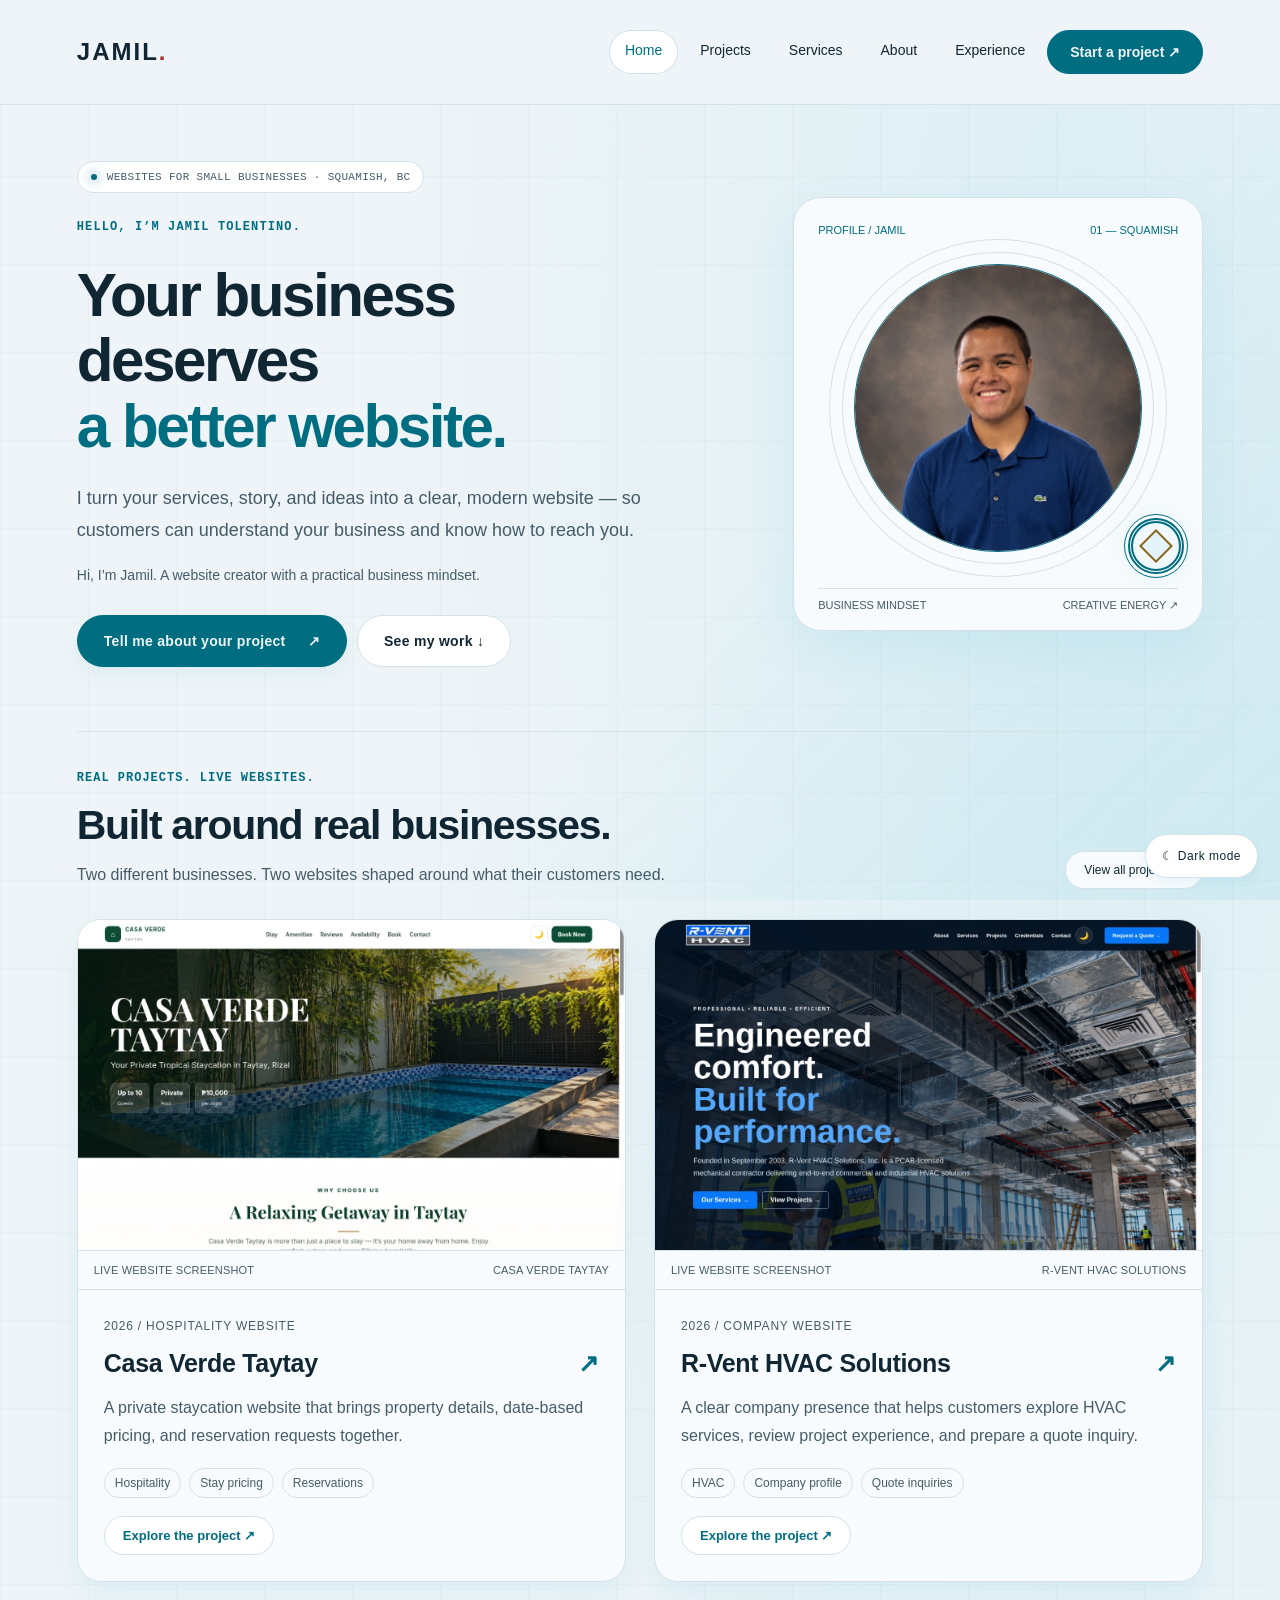
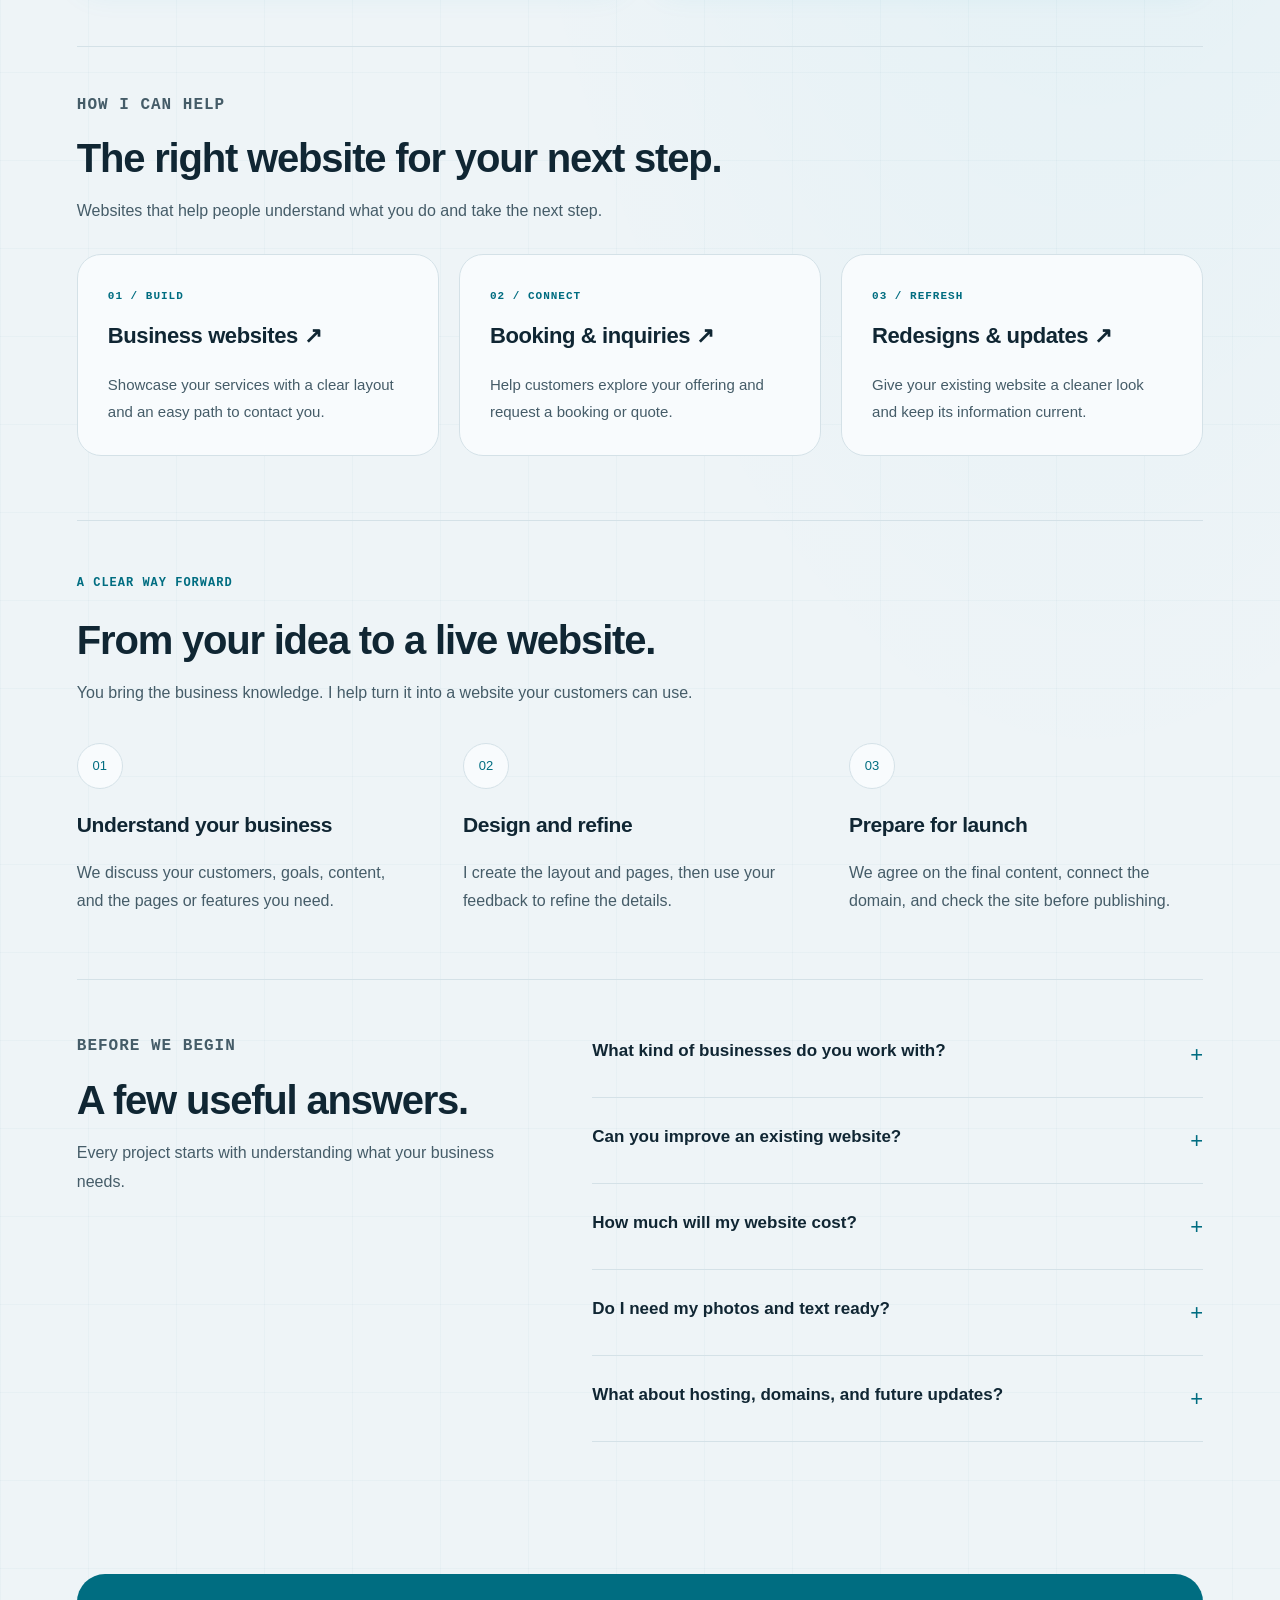
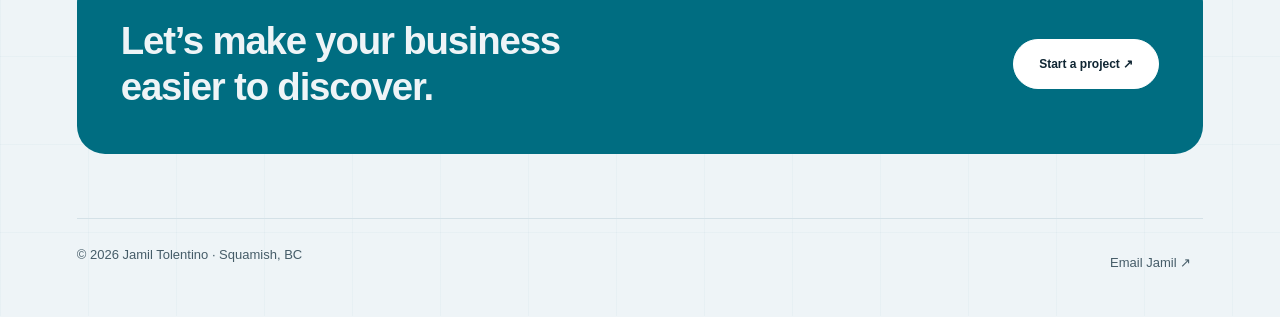
==== commit 9bc720fd: "Polish portfolio hierarchy, project presentation, process and FAQs" ====
--- a/index.html
+++ b/index.html
@@ -1,2 +1,2 @@
-<!doctype html><html lang="en"><head><meta charset="utf-8"><meta http-equiv="Content-Security-Policy" content="default-src 'self'; script-src 'self'; script-src-attr 'none'; style-src 'self' 'unsafe-inline'; img-src 'self'; font-src 'self'; connect-src 'none'; object-src 'none'; frame-src 'none'; base-uri 'none'; form-action 'none'; upgrade-insecure-requests"><meta name="referrer" content="strict-origin-when-cross-origin"><meta name="viewport" content="width=device-width,initial-scale=1"><meta name="theme-color" content="#f6f5f0"><meta name="description" content="Jamil Tolentino — modern websites for small businesses, with practical business experience. Based in Squamish, BC."><script src="theme.js?v=security1"></script><link rel="stylesheet" href="style.css?v=round2"><title>Jamil Tolentino — Websites with Purpose</title><link rel="stylesheet" href="tech.css?v=round2"></head><body class="welcome-page"><a class="skip" href="#main">Skip to content</a><header class="welcome-header site-header"><a href="index.html" aria-label="Jamil Tolentino home">JAMIL<span>.</span></a><button class="menu-toggle" aria-expanded="false" aria-controls="site-nav">MENU <span>＋</span></button><nav id="site-nav" class="hud-nav" aria-label="Main navigation"><a href="index.html" aria-current="page">Home</a><a href="work.html">Projects</a><a href="services.html">Services</a><a href="about.html">About</a><a href="resume.html">Experience</a><a href="contact.html" class="nav-contact">Start a project ↗</a></nav></header><main class="welcome" id="main"><div class="welcome-copy reveal"><div class="hud-tag">WEBSITE CREATOR / SQUAMISH, BC</div><p class="eyebrow">HELLO, I’M JAMIL TOLENTINO.</p><h1>Modern websites.<br><span>Built for your business.</span></h1><p class="intro">I build clear, easy-to-use websites for small businesses. From showcasing your services to helping customers make an inquiry, every page has a practical purpose.</p><p class="front-personality">Built with purpose. Powered by curiosity.</p><div class="welcome-actions"><a class="pill primary" href="contact.html">Let’s build your website <span>↗</span></a><a class="pill secondary" href="work.html">Explore my work ↗</a></div></div><div class="portrait-hud"><div class="hud-corner"><span>PROFILE / JAMIL</span><span>01 — SQUAMISH</span></div><figure class="welcome-portrait reveal"><img src="jamil-portrait.webp" alt="Jamil Tolentino smiling in a blue polo"></figure><div class="reactor" aria-hidden="true"></div><div class="hud-footer"><span>BUSINESS MINDSET</span><span>CREATIVE ENERGY ↗</span></div></div><span class="welcome-note">FROM FAMILY BUSINESS ROOTS TO CREATIVE WORK / SQUAMISH, BC</span></main><section class="home-proof"><div class="proof-heading reveal"><div><p class="eyebrow">REAL PROJECTS. LIVE WEBSITES.</p><h2>Real businesses. Real websites.</h2></div><a class="text-link" href="work.html">View all projects ↗</a></div><div class="gallery"><a class="tile reveal" data-category="websites" href="casa-verde.html"><figure class="live-screenshot"><img src="casa-live.jpg" alt="Screenshot of the live Casa Verde Taytay website" loading="lazy"><figcaption><span>LIVE WEBSITE SCREENSHOT</span><span>CASA VERDE TAYTAY</span></figcaption></figure><div class="tile-label"><p>2026 / HOSPITALITY WEBSITE</p><h2>Casa Verde Taytay <span>↗</span></h2><p class="project-description">Property information, date-based pricing, and a reservation request experience for a private staycation business.</p><span class="case-link">View project details ↗</span></div></a><a class="tile reveal" data-category="websites" href="rvent.html"><figure class="live-screenshot"><img src="rvent-live.jpg" alt="Screenshot of the live R-Vent HVAC Solutions website" loading="lazy"><figcaption><span>LIVE WEBSITE SCREENSHOT</span><span>R-VENT HVAC SOLUTIONS</span></figcaption></figure><div class="tile-label"><p>2026 / COMPANY WEBSITE</p><h2>R-Vent HVAC Solutions <span>↗</span></h2><p class="project-description">A company website with services, project experience, and a quote inquiry flow for an HVAC contractor.</p><span class="case-link">View project details ↗</span></div></a></div></section><section class="home-services"><div><p class="eyebrow">HOW I CAN HELP</p><h2>Your business, clearly presented.</h2><p>Websites that help people understand what you do and take the next step.</p></div><div class="service-preview-grid"><a href="services.html"><span class="eyebrow">01 / BUILD</span><h3>Business websites ↗</h3><p>Showcase your services with a clear layout and an easy path to contact you.</p></a><a href="services.html"><span class="eyebrow">02 / CONNECT</span><h3>Booking &amp; inquiries ↗</h3><p>Help customers explore your offering and request a booking or quote.</p></a><a href="services.html"><span class="eyebrow">03 / REFRESH</span><h3>Redesigns &amp; updates ↗</h3><p>Give your existing website a cleaner look and keep its information current.</p></a></div></section><section class="home-proof home-closing"><section class="callout"><h2>Have a website in mind?<br><em>Let’s build it together.</em></h2><a class="pill primary" href="contact.html">Start a project ↗</a></section></section><footer class="home-footer"><span>© 2026 Jamil Tolentino · Squamish, BC</span><a href="mailto:tolentinojamil1@gmail.com">Email Jamil ↗</a></footer><script src="script.js?v=round2" defer></script></body></html>
+<!doctype html><html lang="en"><head><meta charset="utf-8"><meta http-equiv="Content-Security-Policy" content="default-src 'self'; script-src 'self'; script-src-attr 'none'; style-src 'self' 'unsafe-inline'; img-src 'self'; font-src 'self'; connect-src 'none'; object-src 'none'; frame-src 'none'; base-uri 'none'; form-action 'none'; upgrade-insecure-requests"><meta name="referrer" content="strict-origin-when-cross-origin"><meta name="viewport" content="width=device-width,initial-scale=1"><meta name="theme-color" content="#f6f5f0"><meta name="description" content="Jamil Tolentino — modern websites for small businesses, with practical business experience. Based in Squamish, BC."><script src="theme.js?v=security1"></script><link rel="stylesheet" href="style.css?v=polish3"><title>Jamil Tolentino — Websites with Purpose</title><link rel="stylesheet" href="tech.css?v=polish3"><link rel="canonical" href="https://jamiltolentino.com/"></head><body class="welcome-page"><a class="skip" href="#main">Skip to content</a><header class="welcome-header site-header"><a href="index.html" aria-label="Jamil Tolentino home">JAMIL<span>.</span></a><button class="menu-toggle" aria-expanded="false" aria-controls="site-nav">MENU <span>＋</span></button><nav id="site-nav" class="hud-nav" aria-label="Main navigation"><a href="index.html" aria-current="page">Home</a><a href="work.html">Projects</a><a href="services.html">Services</a><a href="about.html">About</a><a href="resume.html">Experience</a><a href="contact.html" class="nav-contact">Start a project ↗</a></nav></header><main class="welcome" id="main"><div class="welcome-copy reveal"><div class="hud-tag">WEBSITES FOR SMALL BUSINESSES · SQUAMISH, BC</div><p class="eyebrow">HELLO, I’M JAMIL TOLENTINO.</p><h1>Your business deserves<br><span>a better website.</span></h1><p class="intro">I turn your services, story, and ideas into a clear, modern website — so customers can understand your business and know how to reach you.</p><p class="hero-personal">Hi, I’m Jamil. A website creator with a practical business mindset.</p><div class="welcome-actions"><a class="pill primary" href="contact.html">Tell me about your project <span>↗</span></a><a class="pill secondary" href="#selected-work">See my work ↓</a></div></div><div class="portrait-hud"><div class="hud-corner"><span>PROFILE / JAMIL</span><span>01 — SQUAMISH</span></div><figure class="welcome-portrait reveal"><img src="jamil-portrait.webp" alt="Jamil Tolentino smiling in a blue polo"></figure><div class="reactor" aria-hidden="true"></div><div class="hud-footer"><span>BUSINESS MINDSET</span><span>CREATIVE ENERGY ↗</span></div></div><span class="welcome-note">FROM FAMILY BUSINESS ROOTS TO CREATIVE WORK / SQUAMISH, BC</span></main><section class="home-proof" id="selected-work" aria-labelledby="work-heading"><div class="proof-heading reveal"><div><p class="eyebrow">REAL PROJECTS. LIVE WEBSITES.</p><h2 id="work-heading">Built around real businesses.</h2><p class="section-intro">Two different businesses. Two websites shaped around what their customers need.</p></div><a class="text-link" href="work.html">View all projects ↗</a></div><div class="gallery"><a class="tile reveal" data-category="websites" href="casa-verde.html"><figure class="live-screenshot"><img src="casa-live.jpg" alt="Screenshot of the live Casa Verde Taytay website" loading="lazy"><figcaption><span>LIVE WEBSITE SCREENSHOT</span><span>CASA VERDE TAYTAY</span></figcaption></figure><div class="tile-label"><p>2026 / HOSPITALITY WEBSITE</p><h2>Casa Verde Taytay <span>↗</span></h2><p class="project-description">A private staycation website that brings property details, date-based pricing, and reservation requests together.</p><div class="project-tags"><span>Hospitality</span><span>Stay pricing</span><span>Reservations</span></div><span class="case-link">Explore the project ↗</span></div></a><a class="tile reveal" data-category="websites" href="rvent.html"><figure class="live-screenshot"><img src="rvent-live.jpg" alt="Screenshot of the live R-Vent HVAC Solutions website" loading="lazy"><figcaption><span>LIVE WEBSITE SCREENSHOT</span><span>R-VENT HVAC SOLUTIONS</span></figcaption></figure><div class="tile-label"><p>2026 / COMPANY WEBSITE</p><h2>R-Vent HVAC Solutions <span>↗</span></h2><p class="project-description">A clear company presence that helps customers explore HVAC services, review project experience, and prepare a quote inquiry.</p><div class="project-tags"><span>HVAC</span><span>Company profile</span><span>Quote inquiries</span></div><span class="case-link">Explore the project ↗</span></div></a></div></section><section class="home-services" aria-labelledby="services-heading"><div><p class="eyebrow">HOW I CAN HELP</p><h2 id="services-heading">The right website for your next step.</h2><p>Websites that help people understand what you do and take the next step.</p></div><div class="service-preview-grid"><a href="services.html"><span class="eyebrow">01 / BUILD</span><h3>Business websites ↗</h3><p>Showcase your services with a clear layout and an easy path to contact you.</p></a><a href="services.html"><span class="eyebrow">02 / CONNECT</span><h3>Booking &amp; inquiries ↗</h3><p>Help customers explore your offering and request a booking or quote.</p></a><a href="services.html"><span class="eyebrow">03 / REFRESH</span><h3>Redesigns &amp; updates ↗</h3><p>Give your existing website a cleaner look and keep its information current.</p></a></div></section><section class="home-process" aria-labelledby="process-heading"><div class="section-heading"><p class="eyebrow">A CLEAR WAY FORWARD</p><h2 id="process-heading">From your idea to a live website.</h2><p class="section-intro">You bring the business knowledge. I help turn it into a website your customers can use.</p></div><div class="process-cards"><article><span class="step-number">01</span><h3>Understand your business</h3><p>We discuss your customers, goals, content, and the pages or features you need.</p></article><article><span class="step-number">02</span><h3>Design and refine</h3><p>I create the layout and pages, then use your feedback to refine the details.</p></article><article><span class="step-number">03</span><h3>Prepare for launch</h3><p>We agree on the final content, connect the domain, and check the site before publishing.</p></article></div></section><section class="home-faq" aria-labelledby="faq-heading"><div><p class="eyebrow">BEFORE WE BEGIN</p><h2 id="faq-heading">A few useful answers.</h2><p>Every project starts with understanding what your business needs.</p></div><div class="faq-list"><details><summary>What kind of businesses do you work with?</summary><p>I create websites for small businesses, including hospitality and service businesses. My portfolio includes Casa Verde Taytay and R-Vent HVAC Solutions.</p></details><details><summary>Can you improve an existing website?</summary><p>Yes. I can help refresh the layout, simplify navigation, update content, or build a clearer path to customer inquiries.</p></details><details><summary>How much will my website cost?</summary><p>Pricing depends on the pages, features, content, and support you need. Share your project details so we can discuss the scope and a quote.</p></details><details><summary>Do I need my photos and text ready?</summary><p>Existing photos, business information, and examples you like are helpful. We can identify what is ready and what still needs to be prepared during the first conversation.</p></details><details><summary>What about hosting, domains, and future updates?</summary><p>We’ll discuss the domain, hosting, and ongoing updates as part of your project scope. Any recurring costs or maintenance arrangements should be agreed before launch.</p></details></div></section><section class="home-proof home-closing"><section class="callout"><h2>Let’s make your business<br><em>easier to discover.</em></h2><a class="pill primary" href="contact.html">Start a project ↗</a></section></section><footer class="home-footer"><span>© 2026 Jamil Tolentino · Squamish, BC</span><a href="mailto:tolentinojamil1@gmail.com">Email Jamil ↗</a></footer><script src="script.js?v=polish3" defer></script></body></html>
 
--- a/tech.css
+++ b/tech.css
@@ -65,3 +65,22 @@
 @media(max-width:760px){.welcome{padding-bottom:32px}.welcome-actions{display:flex;flex-direction:column;align-items:stretch;gap:12px}.welcome-actions .pill{justify-content:center;width:100%}.home-proof{padding-top:28px;margin-top:0;margin-bottom:36px}.proof-heading{gap:20px;flex-wrap:wrap}.callout{padding:28px}.inquiry-panel,.contact-panel{border-radius:24px}.live-screenshot{border-radius:18px}.home-services h2{font-size:30px}}
 :root[data-theme="dark"] .callout,:root[data-theme="dark"] .contact-panel{border-radius:28px}:root[data-theme="dark"] .more-links a{border-radius:24px}
 :root[data-theme="dark"] .social-links a{border-radius:999px}:root[data-theme="dark"] .live-screenshot{border-radius:20px}.resume-project-link,.resume-pdf-link{border-radius:999px;padding:10px 16px;display:inline-block}
+/* Editorial polish: calm surfaces, stronger work hierarchy, generous readable type. */
+:root{--grid:rgba(0,109,129,.026);--glow:rgba(0,170,205,.08);--line:#d4e1e7;--muted:#455c68}
+:root[data-theme="dark"]{--grid:rgba(94,227,255,.018);--glow:rgba(32,195,233,.075);--muted:#b1c5d1;--line:#2c4555}
+body{background-size:auto,88px 88px,88px 88px,auto}.site-header{background:var(--bg)}.site-header .hud-nav{font-family:Arial,Helvetica,sans-serif;font-size:14px;letter-spacing:0}.site-header .hud-nav .nav-contact{font-weight:700}
+.welcome{grid-template-columns:1.35fr 1fr;gap:64px;margin-top:56px;padding-bottom:52px;align-items:center}
+.welcome h1{font-size:clamp(42px,4.7vw,64px);line-height:1.09;letter-spacing:-2.5px;margin:24px 0}.welcome .intro{max-width:580px;font-size:18px;line-height:1.75;margin-bottom:18px}
+.hero-personal{font-size:14px;color:var(--muted);line-height:1.65;max-width:520px;margin-bottom:28px}.hud-tag{font-size:11px;letter-spacing:.3px;padding:9px 13px}.welcome-copy>.eyebrow{margin-top:24px;letter-spacing:1.1px}
+.portrait-hud{max-width:410px;width:100%;justify-self:end;padding:26px 24px 18px;box-shadow:0 18px 50px var(--glow);animation:none}.portrait-hud .welcome-portrait{width:80%;margin:28px auto 36px}.hud-corner,.hud-footer{font-family:Arial,Helvetica,sans-serif;font-size:11px;letter-spacing:0}.reactor{width:64px;height:64px;right:14px;bottom:52px}.reactor:before{width:46px;height:46px}.reactor:after{width:20px;height:20px}
+.welcome-actions .primary{box-shadow:0 7px 20px var(--glow)}.welcome-actions .pill{font-size:14px}.eyebrow{font-size:12px;letter-spacing:1px}
+.home-proof{padding-top:36px;margin-bottom:64px;scroll-margin-top:24px}.proof-heading{align-items:flex-end!important;gap:24px}.proof-heading h2{font-size:clamp(30px,3.2vw,43px);letter-spacing:-1.3px;margin:12px 0}.section-intro{font-size:16px;color:var(--muted);line-height:1.75;max-width:640px;margin-bottom:0}.proof-heading .text-link{flex-shrink:0}
+.home-proof .gallery{gap:28px}.home-proof .tile{background:var(--panel);border:1px solid var(--line);overflow:hidden;box-shadow:0 12px 30px var(--glow);transition:transform .2s,border-color .2s}.home-proof .tile:hover{transform:translateY(-4px);border-color:var(--accent)}.home-proof .live-screenshot,:root[data-theme="dark"] .home-proof .live-screenshot{margin:0;border:0;border-bottom:1px solid var(--line);box-shadow:none;border-radius:0}.home-proof .tile-label{padding:26px}.home-proof .tile-label h2{font-size:25px;margin:10px 0 16px;line-height:1.2}.home-proof .tile-label .project-description{font-size:16px;line-height:1.75;letter-spacing:0}.live-screenshot figcaption{font:11px Arial,sans-serif;letter-spacing:.2px;padding:13px 16px}.case-link{display:inline-flex;align-items:center;padding:11px 18px;border-radius:999px;border:1px solid var(--line);font-size:13px;background:var(--paper);color:var(--accent);margin-top:18px}.project-tags{display:flex;gap:8px;flex-wrap:wrap;margin-top:18px}.project-tags span{font-size:12px;padding:7px 10px;border:1px solid var(--line);border-radius:999px;color:var(--muted)}
+.home-services{padding:44px 0 64px}.home-services h2,.home-process h2,.home-faq h2{font-size:clamp(30px,3.2vw,40px);letter-spacing:-1.2px;line-height:1.15;margin-bottom:16px}.service-preview-grid>a{padding:30px;box-shadow:none}.service-preview-grid h3{font-size:22px}.service-preview-grid .eyebrow{font-size:11px}
+.home-process,.home-faq{width:min(1260px,88vw);margin:0 auto;padding:52px 0 64px;border-top:1px solid var(--line)}.process-cards{display:grid;grid-template-columns:repeat(3,minmax(0,1fr));gap:32px;margin-top:36px}.process-cards article{padding:0 20px 0 0}.step-number{display:grid;place-items:center;width:46px;height:46px;border:1px solid var(--line);border-radius:50%;font-size:13px;color:var(--accent);margin-bottom:22px;background:var(--panel)}.process-cards h3{font-size:21px;letter-spacing:-.4px;line-height:1.3}.process-cards p{font-size:16px;color:var(--muted);line-height:1.75;margin-bottom:0}
+.home-faq{display:grid;grid-template-columns:.85fr 1.15fr;gap:64px}.home-faq>div>p{font-size:16px;color:var(--muted)}.faq-list details{border-bottom:1px solid var(--line);padding:20px 0}.faq-list details:first-child{padding-top:0}.faq-list summary{list-style:none;cursor:pointer;font-size:17px;font-weight:700;line-height:1.5;display:flex;justify-content:space-between;gap:24px;padding:6px 0}.faq-list summary::-webkit-details-marker{display:none}.faq-list summary:after{content:'+';font-size:22px;font-weight:400;color:var(--accent);flex-shrink:0}.faq-list details[open] summary:after{content:'−'}.faq-list details p{font-size:16px;line-height:1.75;color:var(--muted);margin:18px 28px 0 0}.faq-list summary:focus-visible{outline:2px solid var(--accent);outline-offset:6px;border-radius:4px}
+.home-closing .callout{padding:44px;background:var(--accent);border:0;gap:30px}.home-closing .callout h2,.home-closing .callout h2 em{color:var(--bg);font-size:clamp(28px,3vw,39px);line-height:1.2}.home-closing .callout .primary,:root[data-theme="dark"] .home-closing .callout .primary{background:var(--paper);color:var(--ink)!important;border-color:var(--paper)}.home-closing .callout .primary:hover{transform:translateY(-2px)}
+.home-footer{font-family:Arial,sans-serif;font-size:13px;padding-bottom:38px;margin-top:48px}.home-footer a{padding:8px 12px;border-radius:999px}.home-footer a:hover{background:var(--panel);color:var(--accent)}.theme-toggle{font-family:Arial,sans-serif;font-size:12px;padding:12px 16px;box-shadow:0 4px 14px var(--glow)}
+@media(max-width:1000px){.welcome{gap:36px;grid-template-columns:1.15fr 1fr}.welcome h1{font-size:48px}.welcome .intro{font-size:17px}.portrait-hud{padding:22px 18px 16px}.process-cards{gap:22px}.home-faq{gap:36px}.home-proof .tile-label{padding:22px}}
+@media(max-width:760px){.welcome{grid-template-columns:1fr;gap:32px;margin-top:32px;padding-bottom:32px}.welcome h1{font-size:clamp(40px,9vw,60px);letter-spacing:-1.7px}.welcome .intro{font-size:17px}.portrait-hud{justify-self:center;max-width:350px}.hud-tag{font-size:10px;max-width:100%;line-height:1.5}.home-proof{padding-top:28px;margin-bottom:40px}.home-proof .gallery{grid-template-columns:1fr;gap:24px}.home-proof .tile-label{padding:24px}.home-proof .tile-label h2{font-size:24px}.home-services{padding:36px 0 44px}.home-process,.home-faq{padding:36px 0 44px}.process-cards{grid-template-columns:1fr;gap:28px}.process-cards article{padding:0}.process-cards h3{font-size:22px}.step-number{margin-bottom:14px}.home-faq{grid-template-columns:1fr;gap:24px}.faq-list summary{font-size:16px}.home-closing .callout{padding:30px}.home-closing .callout .pill{width:100%;justify-content:center}.home-footer{gap:12px}.proof-heading .text-link{align-self:flex-start}.welcome-actions .pill{min-height:52px}}
+@media(prefers-reduced-motion:reduce){html{scroll-behavior:auto}.tile,.service-preview-grid>a,.pill{transition:none}}
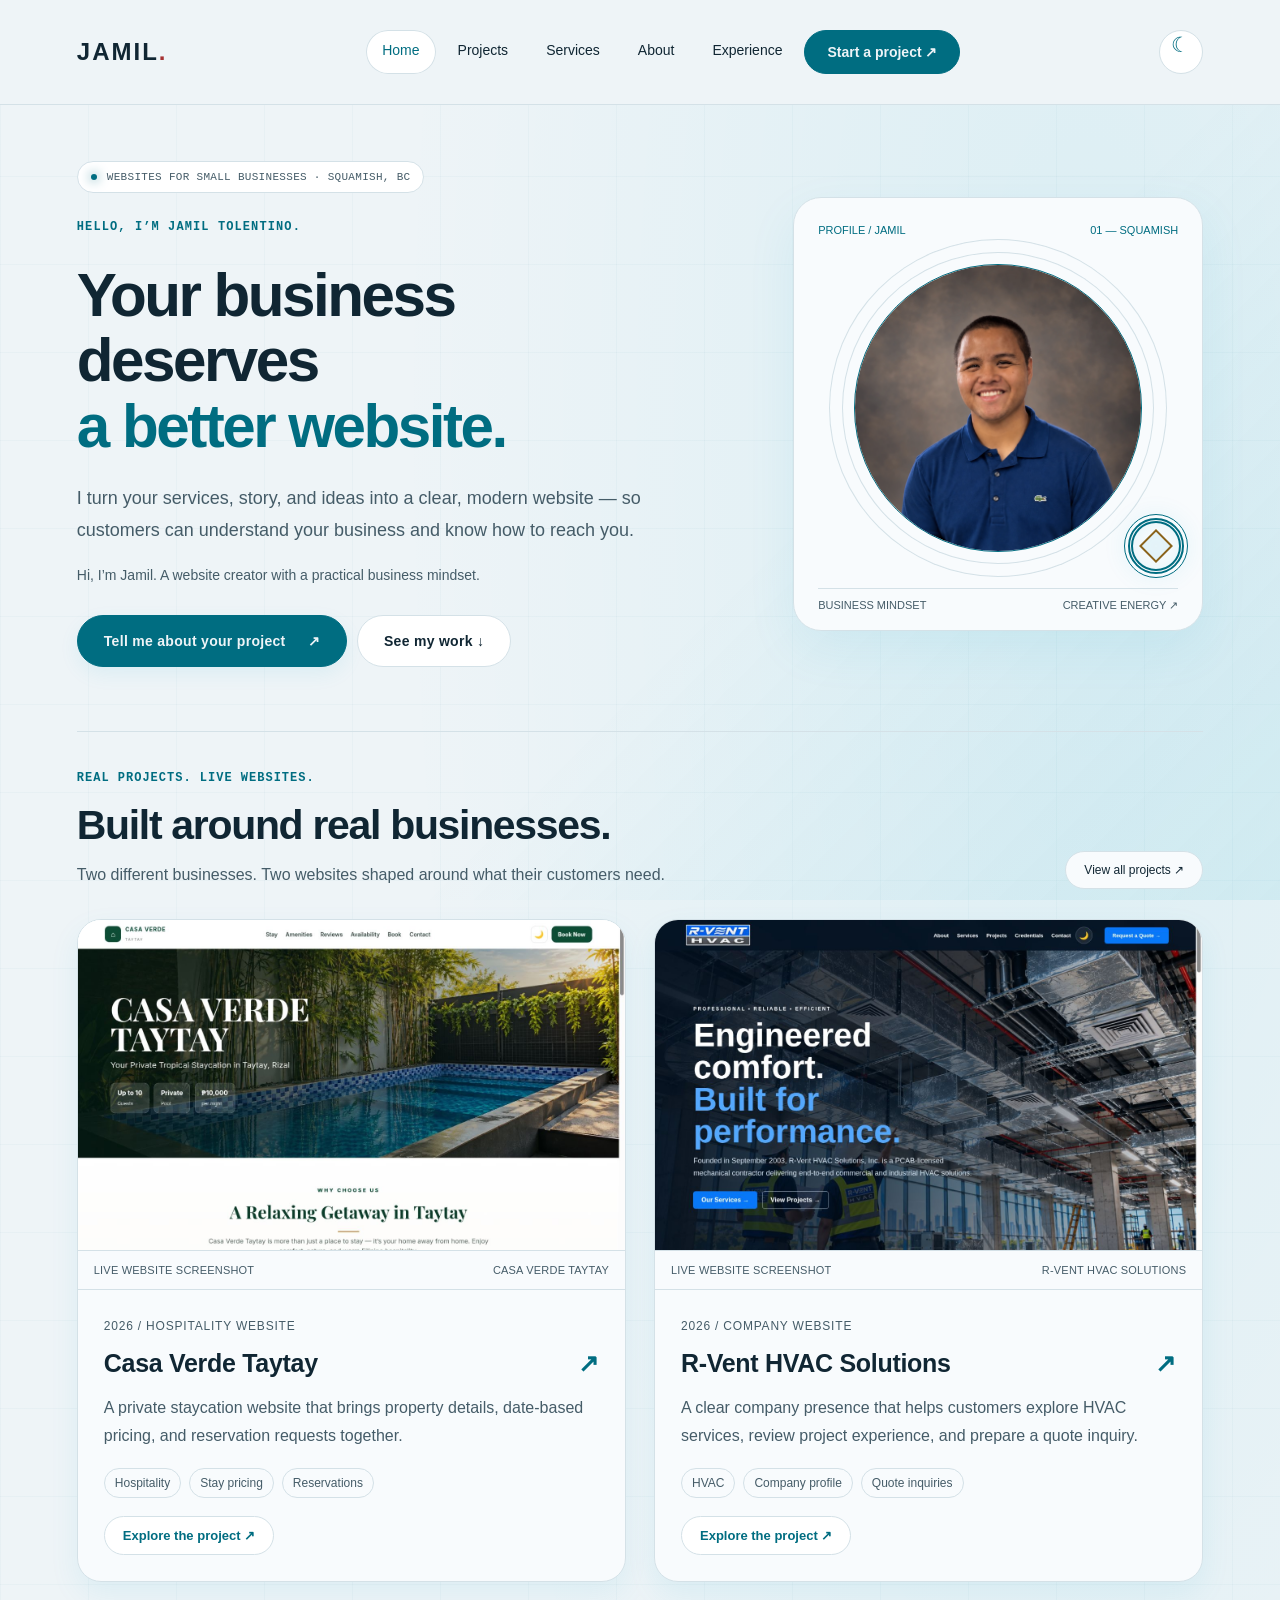
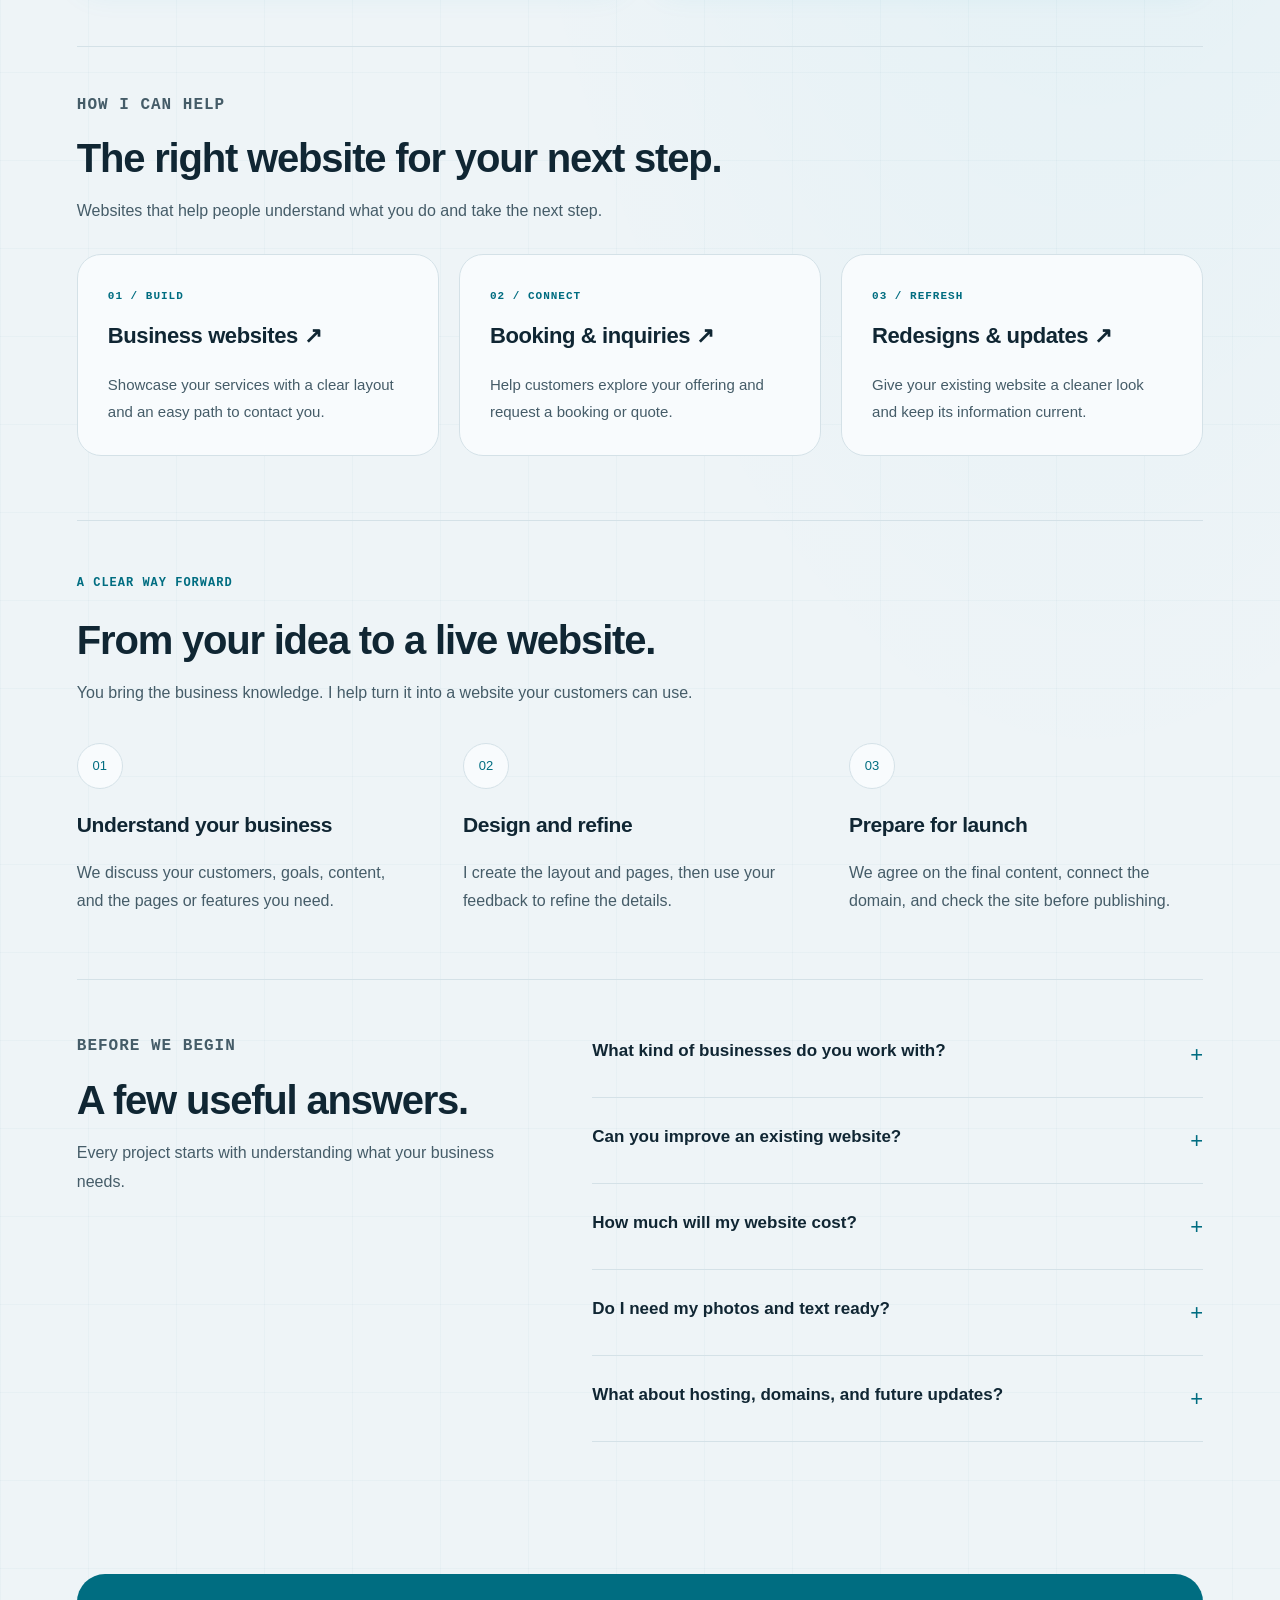
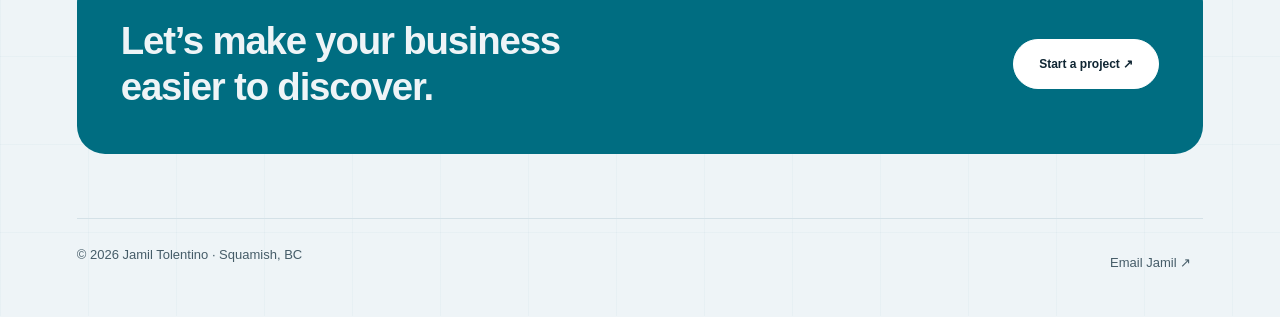
==== commit 4656144e: "Place accessible theme control in navigation to avoid covering content" ====
--- a/index.html
+++ b/index.html
@@ -1,2 +1,2 @@
-<!doctype html><html lang="en"><head><meta charset="utf-8"><meta http-equiv="Content-Security-Policy" content="default-src 'self'; script-src 'self'; script-src-attr 'none'; style-src 'self' 'unsafe-inline'; img-src 'self'; font-src 'self'; connect-src 'none'; object-src 'none'; frame-src 'none'; base-uri 'none'; form-action 'none'; upgrade-insecure-requests"><meta name="referrer" content="strict-origin-when-cross-origin"><meta name="viewport" content="width=device-width,initial-scale=1"><meta name="theme-color" content="#f6f5f0"><meta name="description" content="Jamil Tolentino — modern websites for small businesses, with practical business experience. Based in Squamish, BC."><script src="theme.js?v=security1"></script><link rel="stylesheet" href="style.css?v=polish3"><title>Jamil Tolentino — Websites with Purpose</title><link rel="stylesheet" href="tech.css?v=polish3"><link rel="canonical" href="https://jamiltolentino.com/"></head><body class="welcome-page"><a class="skip" href="#main">Skip to content</a><header class="welcome-header site-header"><a href="index.html" aria-label="Jamil Tolentino home">JAMIL<span>.</span></a><button class="menu-toggle" aria-expanded="false" aria-controls="site-nav">MENU <span>＋</span></button><nav id="site-nav" class="hud-nav" aria-label="Main navigation"><a href="index.html" aria-current="page">Home</a><a href="work.html">Projects</a><a href="services.html">Services</a><a href="about.html">About</a><a href="resume.html">Experience</a><a href="contact.html" class="nav-contact">Start a project ↗</a></nav></header><main class="welcome" id="main"><div class="welcome-copy reveal"><div class="hud-tag">WEBSITES FOR SMALL BUSINESSES · SQUAMISH, BC</div><p class="eyebrow">HELLO, I’M JAMIL TOLENTINO.</p><h1>Your business deserves<br><span>a better website.</span></h1><p class="intro">I turn your services, story, and ideas into a clear, modern website — so customers can understand your business and know how to reach you.</p><p class="hero-personal">Hi, I’m Jamil. A website creator with a practical business mindset.</p><div class="welcome-actions"><a class="pill primary" href="contact.html">Tell me about your project <span>↗</span></a><a class="pill secondary" href="#selected-work">See my work ↓</a></div></div><div class="portrait-hud"><div class="hud-corner"><span>PROFILE / JAMIL</span><span>01 — SQUAMISH</span></div><figure class="welcome-portrait reveal"><img src="jamil-portrait.webp" alt="Jamil Tolentino smiling in a blue polo"></figure><div class="reactor" aria-hidden="true"></div><div class="hud-footer"><span>BUSINESS MINDSET</span><span>CREATIVE ENERGY ↗</span></div></div><span class="welcome-note">FROM FAMILY BUSINESS ROOTS TO CREATIVE WORK / SQUAMISH, BC</span></main><section class="home-proof" id="selected-work" aria-labelledby="work-heading"><div class="proof-heading reveal"><div><p class="eyebrow">REAL PROJECTS. LIVE WEBSITES.</p><h2 id="work-heading">Built around real businesses.</h2><p class="section-intro">Two different businesses. Two websites shaped around what their customers need.</p></div><a class="text-link" href="work.html">View all projects ↗</a></div><div class="gallery"><a class="tile reveal" data-category="websites" href="casa-verde.html"><figure class="live-screenshot"><img src="casa-live.jpg" alt="Screenshot of the live Casa Verde Taytay website" loading="lazy"><figcaption><span>LIVE WEBSITE SCREENSHOT</span><span>CASA VERDE TAYTAY</span></figcaption></figure><div class="tile-label"><p>2026 / HOSPITALITY WEBSITE</p><h2>Casa Verde Taytay <span>↗</span></h2><p class="project-description">A private staycation website that brings property details, date-based pricing, and reservation requests together.</p><div class="project-tags"><span>Hospitality</span><span>Stay pricing</span><span>Reservations</span></div><span class="case-link">Explore the project ↗</span></div></a><a class="tile reveal" data-category="websites" href="rvent.html"><figure class="live-screenshot"><img src="rvent-live.jpg" alt="Screenshot of the live R-Vent HVAC Solutions website" loading="lazy"><figcaption><span>LIVE WEBSITE SCREENSHOT</span><span>R-VENT HVAC SOLUTIONS</span></figcaption></figure><div class="tile-label"><p>2026 / COMPANY WEBSITE</p><h2>R-Vent HVAC Solutions <span>↗</span></h2><p class="project-description">A clear company presence that helps customers explore HVAC services, review project experience, and prepare a quote inquiry.</p><div class="project-tags"><span>HVAC</span><span>Company profile</span><span>Quote inquiries</span></div><span class="case-link">Explore the project ↗</span></div></a></div></section><section class="home-services" aria-labelledby="services-heading"><div><p class="eyebrow">HOW I CAN HELP</p><h2 id="services-heading">The right website for your next step.</h2><p>Websites that help people understand what you do and take the next step.</p></div><div class="service-preview-grid"><a href="services.html"><span class="eyebrow">01 / BUILD</span><h3>Business websites ↗</h3><p>Showcase your services with a clear layout and an easy path to contact you.</p></a><a href="services.html"><span class="eyebrow">02 / CONNECT</span><h3>Booking &amp; inquiries ↗</h3><p>Help customers explore your offering and request a booking or quote.</p></a><a href="services.html"><span class="eyebrow">03 / REFRESH</span><h3>Redesigns &amp; updates ↗</h3><p>Give your existing website a cleaner look and keep its information current.</p></a></div></section><section class="home-process" aria-labelledby="process-heading"><div class="section-heading"><p class="eyebrow">A CLEAR WAY FORWARD</p><h2 id="process-heading">From your idea to a live website.</h2><p class="section-intro">You bring the business knowledge. I help turn it into a website your customers can use.</p></div><div class="process-cards"><article><span class="step-number">01</span><h3>Understand your business</h3><p>We discuss your customers, goals, content, and the pages or features you need.</p></article><article><span class="step-number">02</span><h3>Design and refine</h3><p>I create the layout and pages, then use your feedback to refine the details.</p></article><article><span class="step-number">03</span><h3>Prepare for launch</h3><p>We agree on the final content, connect the domain, and check the site before publishing.</p></article></div></section><section class="home-faq" aria-labelledby="faq-heading"><div><p class="eyebrow">BEFORE WE BEGIN</p><h2 id="faq-heading">A few useful answers.</h2><p>Every project starts with understanding what your business needs.</p></div><div class="faq-list"><details><summary>What kind of businesses do you work with?</summary><p>I create websites for small businesses, including hospitality and service businesses. My portfolio includes Casa Verde Taytay and R-Vent HVAC Solutions.</p></details><details><summary>Can you improve an existing website?</summary><p>Yes. I can help refresh the layout, simplify navigation, update content, or build a clearer path to customer inquiries.</p></details><details><summary>How much will my website cost?</summary><p>Pricing depends on the pages, features, content, and support you need. Share your project details so we can discuss the scope and a quote.</p></details><details><summary>Do I need my photos and text ready?</summary><p>Existing photos, business information, and examples you like are helpful. We can identify what is ready and what still needs to be prepared during the first conversation.</p></details><details><summary>What about hosting, domains, and future updates?</summary><p>We’ll discuss the domain, hosting, and ongoing updates as part of your project scope. Any recurring costs or maintenance arrangements should be agreed before launch.</p></details></div></section><section class="home-proof home-closing"><section class="callout"><h2>Let’s make your business<br><em>easier to discover.</em></h2><a class="pill primary" href="contact.html">Start a project ↗</a></section></section><footer class="home-footer"><span>© 2026 Jamil Tolentino · Squamish, BC</span><a href="mailto:tolentinojamil1@gmail.com">Email Jamil ↗</a></footer><script src="script.js?v=polish3" defer></script></body></html>
+<!doctype html><html lang="en"><head><meta charset="utf-8"><meta http-equiv="Content-Security-Policy" content="default-src 'self'; script-src 'self'; script-src-attr 'none'; style-src 'self' 'unsafe-inline'; img-src 'self'; font-src 'self'; connect-src 'none'; object-src 'none'; frame-src 'none'; base-uri 'none'; form-action 'none'; upgrade-insecure-requests"><meta name="referrer" content="strict-origin-when-cross-origin"><meta name="viewport" content="width=device-width,initial-scale=1"><meta name="theme-color" content="#f6f5f0"><meta name="description" content="Jamil Tolentino — modern websites for small businesses, with practical business experience. Based in Squamish, BC."><script src="theme.js?v=security1"></script><link rel="stylesheet" href="style.css?v=polish3"><title>Jamil Tolentino — Websites with Purpose</title><link rel="stylesheet" href="tech.css?v=finish4"><link rel="canonical" href="https://jamiltolentino.com/"></head><body class="welcome-page"><a class="skip" href="#main">Skip to content</a><header class="welcome-header site-header"><a href="index.html" aria-label="Jamil Tolentino home">JAMIL<span>.</span></a><button class="menu-toggle" aria-expanded="false" aria-controls="site-nav">MENU <span>＋</span></button><nav id="site-nav" class="hud-nav" aria-label="Main navigation"><a href="index.html" aria-current="page">Home</a><a href="work.html">Projects</a><a href="services.html">Services</a><a href="about.html">About</a><a href="resume.html">Experience</a><a href="contact.html" class="nav-contact">Start a project ↗</a></nav></header><main class="welcome" id="main"><div class="welcome-copy reveal"><div class="hud-tag">WEBSITES FOR SMALL BUSINESSES · SQUAMISH, BC</div><p class="eyebrow">HELLO, I’M JAMIL TOLENTINO.</p><h1>Your business deserves<br><span>a better website.</span></h1><p class="intro">I turn your services, story, and ideas into a clear, modern website — so customers can understand your business and know how to reach you.</p><p class="hero-personal">Hi, I’m Jamil. A website creator with a practical business mindset.</p><div class="welcome-actions"><a class="pill primary" href="contact.html">Tell me about your project <span>↗</span></a><a class="pill secondary" href="#selected-work">See my work ↓</a></div></div><div class="portrait-hud"><div class="hud-corner"><span>PROFILE / JAMIL</span><span>01 — SQUAMISH</span></div><figure class="welcome-portrait reveal"><img src="jamil-portrait.webp" alt="Jamil Tolentino smiling in a blue polo"></figure><div class="reactor" aria-hidden="true"></div><div class="hud-footer"><span>BUSINESS MINDSET</span><span>CREATIVE ENERGY ↗</span></div></div><span class="welcome-note">FROM FAMILY BUSINESS ROOTS TO CREATIVE WORK / SQUAMISH, BC</span></main><section class="home-proof" id="selected-work" aria-labelledby="work-heading"><div class="proof-heading reveal"><div><p class="eyebrow">REAL PROJECTS. LIVE WEBSITES.</p><h2 id="work-heading">Built around real businesses.</h2><p class="section-intro">Two different businesses. Two websites shaped around what their customers need.</p></div><a class="text-link" href="work.html">View all projects ↗</a></div><div class="gallery"><a class="tile reveal" data-category="websites" href="casa-verde.html"><figure class="live-screenshot"><img src="casa-live.jpg" alt="Screenshot of the live Casa Verde Taytay website" loading="lazy"><figcaption><span>LIVE WEBSITE SCREENSHOT</span><span>CASA VERDE TAYTAY</span></figcaption></figure><div class="tile-label"><p>2026 / HOSPITALITY WEBSITE</p><h2>Casa Verde Taytay <span>↗</span></h2><p class="project-description">A private staycation website that brings property details, date-based pricing, and reservation requests together.</p><div class="project-tags"><span>Hospitality</span><span>Stay pricing</span><span>Reservations</span></div><span class="case-link">Explore the project ↗</span></div></a><a class="tile reveal" data-category="websites" href="rvent.html"><figure class="live-screenshot"><img src="rvent-live.jpg" alt="Screenshot of the live R-Vent HVAC Solutions website" loading="lazy"><figcaption><span>LIVE WEBSITE SCREENSHOT</span><span>R-VENT HVAC SOLUTIONS</span></figcaption></figure><div class="tile-label"><p>2026 / COMPANY WEBSITE</p><h2>R-Vent HVAC Solutions <span>↗</span></h2><p class="project-description">A clear company presence that helps customers explore HVAC services, review project experience, and prepare a quote inquiry.</p><div class="project-tags"><span>HVAC</span><span>Company profile</span><span>Quote inquiries</span></div><span class="case-link">Explore the project ↗</span></div></a></div></section><section class="home-services" aria-labelledby="services-heading"><div><p class="eyebrow">HOW I CAN HELP</p><h2 id="services-heading">The right website for your next step.</h2><p>Websites that help people understand what you do and take the next step.</p></div><div class="service-preview-grid"><a href="services.html"><span class="eyebrow">01 / BUILD</span><h3>Business websites ↗</h3><p>Showcase your services with a clear layout and an easy path to contact you.</p></a><a href="services.html"><span class="eyebrow">02 / CONNECT</span><h3>Booking &amp; inquiries ↗</h3><p>Help customers explore your offering and request a booking or quote.</p></a><a href="services.html"><span class="eyebrow">03 / REFRESH</span><h3>Redesigns &amp; updates ↗</h3><p>Give your existing website a cleaner look and keep its information current.</p></a></div></section><section class="home-process" aria-labelledby="process-heading"><div class="section-heading"><p class="eyebrow">A CLEAR WAY FORWARD</p><h2 id="process-heading">From your idea to a live website.</h2><p class="section-intro">You bring the business knowledge. I help turn it into a website your customers can use.</p></div><div class="process-cards"><article><span class="step-number">01</span><h3>Understand your business</h3><p>We discuss your customers, goals, content, and the pages or features you need.</p></article><article><span class="step-number">02</span><h3>Design and refine</h3><p>I create the layout and pages, then use your feedback to refine the details.</p></article><article><span class="step-number">03</span><h3>Prepare for launch</h3><p>We agree on the final content, connect the domain, and check the site before publishing.</p></article></div></section><section class="home-faq" aria-labelledby="faq-heading"><div><p class="eyebrow">BEFORE WE BEGIN</p><h2 id="faq-heading">A few useful answers.</h2><p>Every project starts with understanding what your business needs.</p></div><div class="faq-list"><details><summary>What kind of businesses do you work with?</summary><p>I create websites for small businesses, including hospitality and service businesses. My portfolio includes Casa Verde Taytay and R-Vent HVAC Solutions.</p></details><details><summary>Can you improve an existing website?</summary><p>Yes. I can help refresh the layout, simplify navigation, update content, or build a clearer path to customer inquiries.</p></details><details><summary>How much will my website cost?</summary><p>Pricing depends on the pages, features, content, and support you need. Share your project details so we can discuss the scope and a quote.</p></details><details><summary>Do I need my photos and text ready?</summary><p>Existing photos, business information, and examples you like are helpful. We can identify what is ready and what still needs to be prepared during the first conversation.</p></details><details><summary>What about hosting, domains, and future updates?</summary><p>We’ll discuss the domain, hosting, and ongoing updates as part of your project scope. Any recurring costs or maintenance arrangements should be agreed before launch.</p></details></div></section><section class="home-proof home-closing"><section class="callout"><h2>Let’s make your business<br><em>easier to discover.</em></h2><a class="pill primary" href="contact.html">Start a project ↗</a></section></section><footer class="home-footer"><span>© 2026 Jamil Tolentino · Squamish, BC</span><a href="mailto:tolentinojamil1@gmail.com">Email Jamil ↗</a></footer><script src="script.js?v=finish4" defer></script></body></html>
 
--- a/tech.css
+++ b/tech.css
@@ -84,3 +84,6 @@
 @media(max-width:1000px){.welcome{gap:36px;grid-template-columns:1.15fr 1fr}.welcome h1{font-size:48px}.welcome .intro{font-size:17px}.portrait-hud{padding:22px 18px 16px}.process-cards{gap:22px}.home-faq{gap:36px}.home-proof .tile-label{padding:22px}}
 @media(max-width:760px){.welcome{grid-template-columns:1fr;gap:32px;margin-top:32px;padding-bottom:32px}.welcome h1{font-size:clamp(40px,9vw,60px);letter-spacing:-1.7px}.welcome .intro{font-size:17px}.portrait-hud{justify-self:center;max-width:350px}.hud-tag{font-size:10px;max-width:100%;line-height:1.5}.home-proof{padding-top:28px;margin-bottom:40px}.home-proof .gallery{grid-template-columns:1fr;gap:24px}.home-proof .tile-label{padding:24px}.home-proof .tile-label h2{font-size:24px}.home-services{padding:36px 0 44px}.home-process,.home-faq{padding:36px 0 44px}.process-cards{grid-template-columns:1fr;gap:28px}.process-cards article{padding:0}.process-cards h3{font-size:22px}.step-number{margin-bottom:14px}.home-faq{grid-template-columns:1fr;gap:24px}.faq-list summary{font-size:16px}.home-closing .callout{padding:30px}.home-closing .callout .pill{width:100%;justify-content:center}.home-footer{gap:12px}.proof-heading .text-link{align-self:flex-start}.welcome-actions .pill{min-height:52px}}
 @media(prefers-reduced-motion:reduce){html{scroll-behavior:auto}.tile,.service-preview-grid>a,.pill{transition:none}}
+/* Keep the theme control in the header so it never obscures page actions. */
+.site-header .theme-toggle{position:static;flex-shrink:0;width:44px;height:44px;min-height:44px;padding:0;border-radius:50%;font-size:0;display:grid;place-items:center;margin:0;background:var(--paper);box-shadow:none;border:1px solid var(--line);color:var(--accent)}.site-header .theme-toggle:before{content:'☾';font-size:21px}:root[data-theme="dark"] .site-header .theme-toggle:before{content:'☀'}
+@media(max-width:900px){.site-header{gap:12px}.site-header>a:first-child{margin-right:auto}.site-header .menu-toggle{order:2}.site-header .theme-toggle{order:1}.site-header .hud-nav{order:3}}
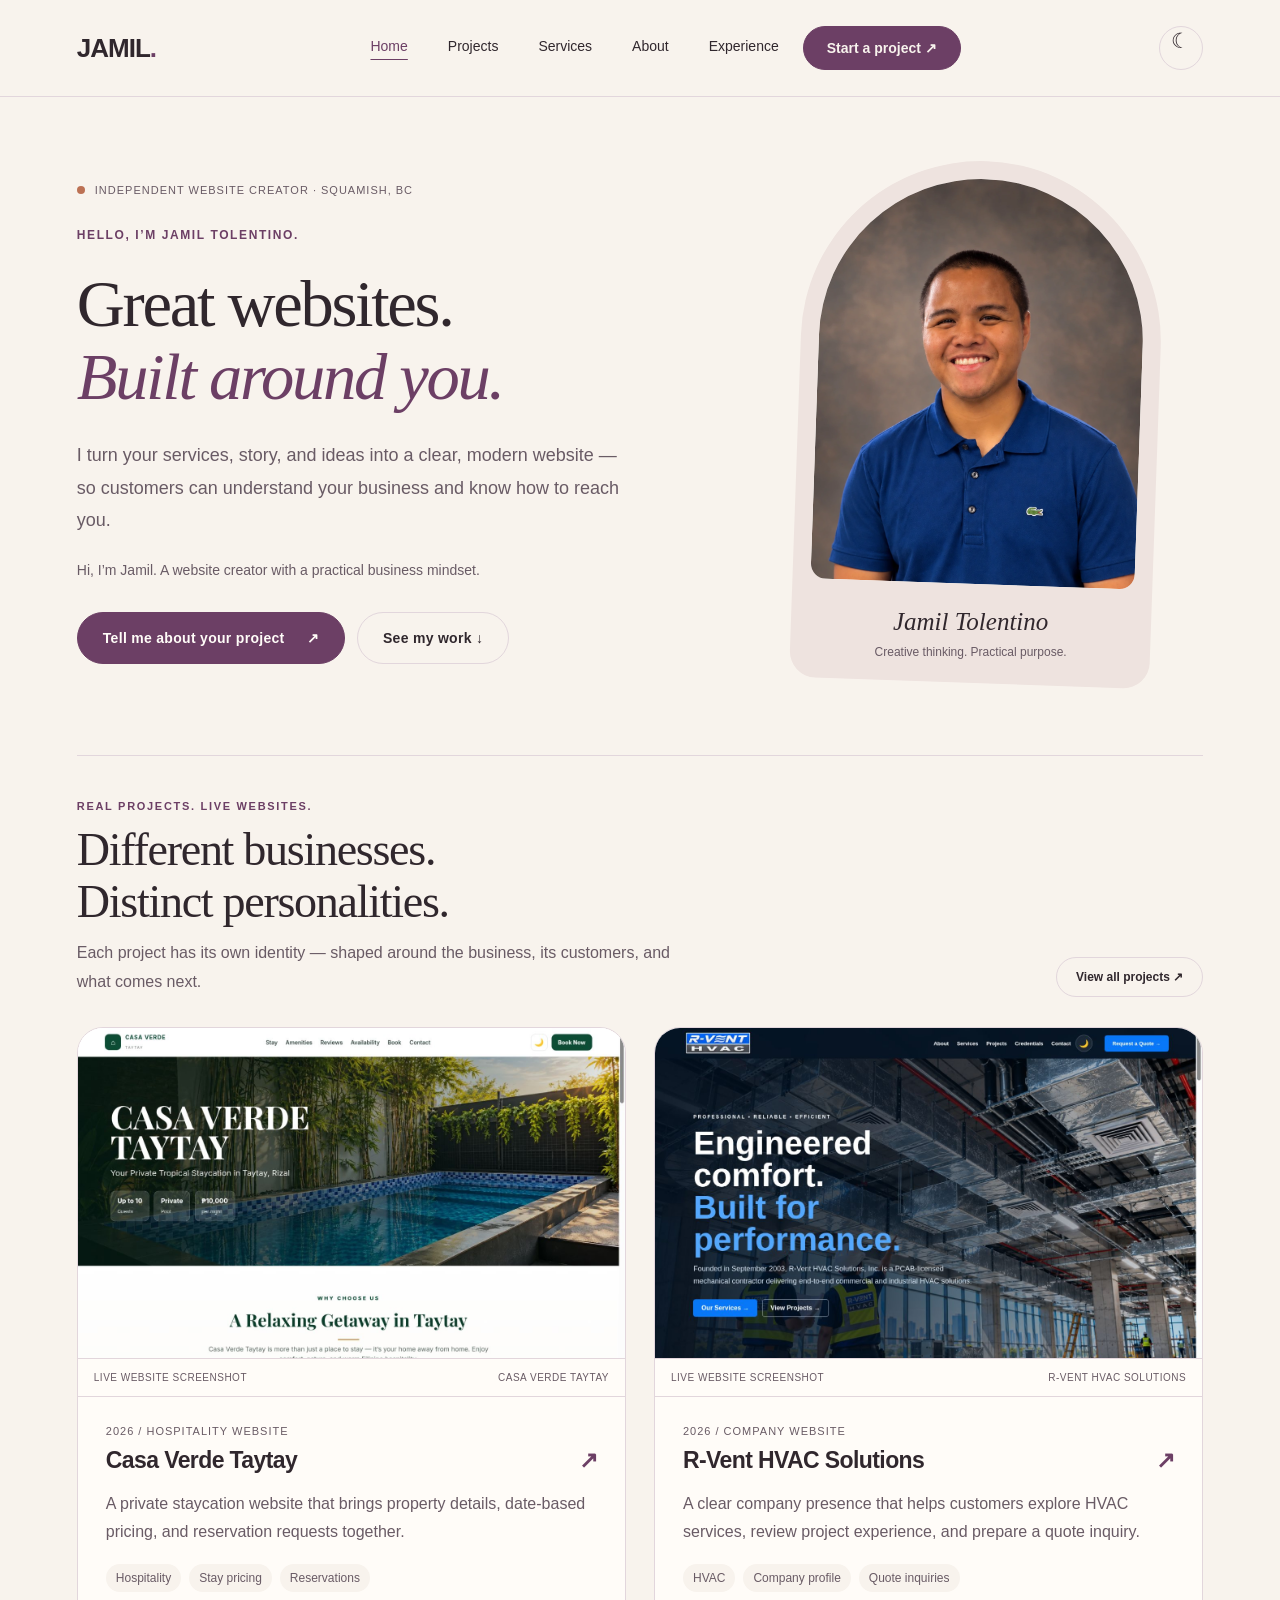
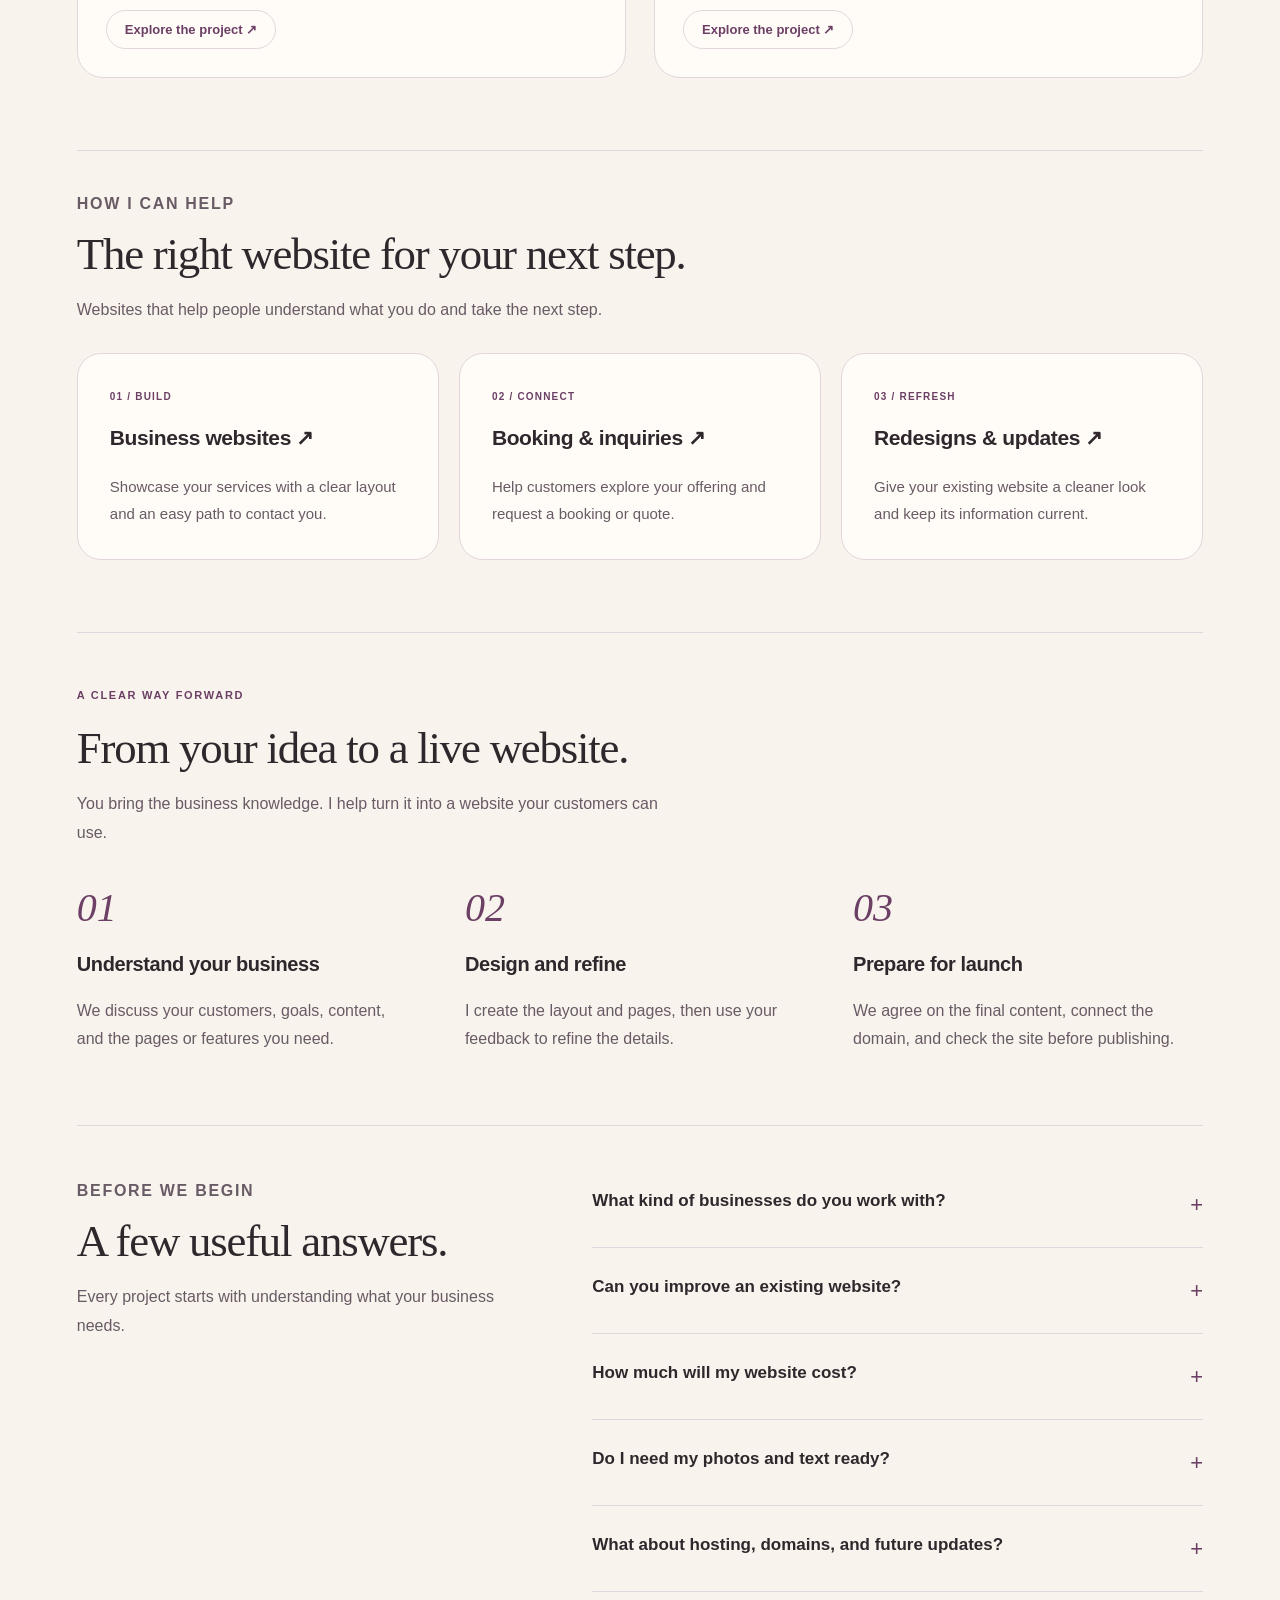
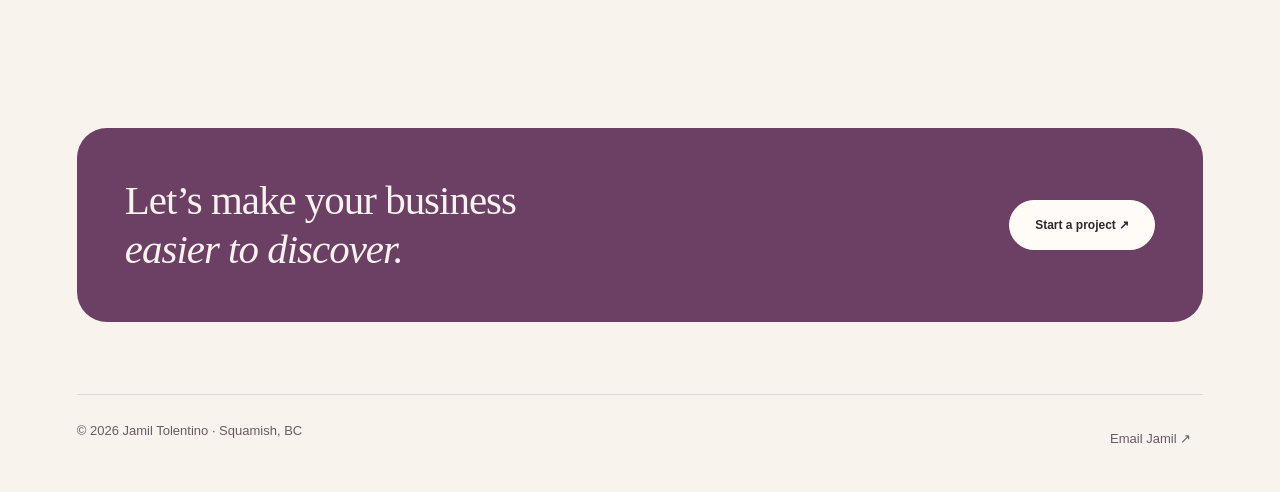
==== commit 48d2c4d7: "Give personal portfolio a distinct ivory and plum editorial identity" ====
--- a/index.html
+++ b/index.html
@@ -1,2 +1,2 @@
-<!doctype html><html lang="en"><head><meta charset="utf-8"><meta http-equiv="Content-Security-Policy" content="default-src 'self'; script-src 'self'; script-src-attr 'none'; style-src 'self' 'unsafe-inline'; img-src 'self'; font-src 'self'; connect-src 'none'; object-src 'none'; frame-src 'none'; base-uri 'none'; form-action 'none'; upgrade-insecure-requests"><meta name="referrer" content="strict-origin-when-cross-origin"><meta name="viewport" content="width=device-width,initial-scale=1"><meta name="theme-color" content="#f6f5f0"><meta name="description" content="Jamil Tolentino — modern websites for small businesses, with practical business experience. Based in Squamish, BC."><script src="theme.js?v=security1"></script><link rel="stylesheet" href="style.css?v=polish3"><title>Jamil Tolentino — Websites with Purpose</title><link rel="stylesheet" href="tech.css?v=finish4"><link rel="canonical" href="https://jamiltolentino.com/"></head><body class="welcome-page"><a class="skip" href="#main">Skip to content</a><header class="welcome-header site-header"><a href="index.html" aria-label="Jamil Tolentino home">JAMIL<span>.</span></a><button class="menu-toggle" aria-expanded="false" aria-controls="site-nav">MENU <span>＋</span></button><nav id="site-nav" class="hud-nav" aria-label="Main navigation"><a href="index.html" aria-current="page">Home</a><a href="work.html">Projects</a><a href="services.html">Services</a><a href="about.html">About</a><a href="resume.html">Experience</a><a href="contact.html" class="nav-contact">Start a project ↗</a></nav></header><main class="welcome" id="main"><div class="welcome-copy reveal"><div class="hud-tag">WEBSITES FOR SMALL BUSINESSES · SQUAMISH, BC</div><p class="eyebrow">HELLO, I’M JAMIL TOLENTINO.</p><h1>Your business deserves<br><span>a better website.</span></h1><p class="intro">I turn your services, story, and ideas into a clear, modern website — so customers can understand your business and know how to reach you.</p><p class="hero-personal">Hi, I’m Jamil. A website creator with a practical business mindset.</p><div class="welcome-actions"><a class="pill primary" href="contact.html">Tell me about your project <span>↗</span></a><a class="pill secondary" href="#selected-work">See my work ↓</a></div></div><div class="portrait-hud"><div class="hud-corner"><span>PROFILE / JAMIL</span><span>01 — SQUAMISH</span></div><figure class="welcome-portrait reveal"><img src="jamil-portrait.webp" alt="Jamil Tolentino smiling in a blue polo"></figure><div class="reactor" aria-hidden="true"></div><div class="hud-footer"><span>BUSINESS MINDSET</span><span>CREATIVE ENERGY ↗</span></div></div><span class="welcome-note">FROM FAMILY BUSINESS ROOTS TO CREATIVE WORK / SQUAMISH, BC</span></main><section class="home-proof" id="selected-work" aria-labelledby="work-heading"><div class="proof-heading reveal"><div><p class="eyebrow">REAL PROJECTS. LIVE WEBSITES.</p><h2 id="work-heading">Built around real businesses.</h2><p class="section-intro">Two different businesses. Two websites shaped around what their customers need.</p></div><a class="text-link" href="work.html">View all projects ↗</a></div><div class="gallery"><a class="tile reveal" data-category="websites" href="casa-verde.html"><figure class="live-screenshot"><img src="casa-live.jpg" alt="Screenshot of the live Casa Verde Taytay website" loading="lazy"><figcaption><span>LIVE WEBSITE SCREENSHOT</span><span>CASA VERDE TAYTAY</span></figcaption></figure><div class="tile-label"><p>2026 / HOSPITALITY WEBSITE</p><h2>Casa Verde Taytay <span>↗</span></h2><p class="project-description">A private staycation website that brings property details, date-based pricing, and reservation requests together.</p><div class="project-tags"><span>Hospitality</span><span>Stay pricing</span><span>Reservations</span></div><span class="case-link">Explore the project ↗</span></div></a><a class="tile reveal" data-category="websites" href="rvent.html"><figure class="live-screenshot"><img src="rvent-live.jpg" alt="Screenshot of the live R-Vent HVAC Solutions website" loading="lazy"><figcaption><span>LIVE WEBSITE SCREENSHOT</span><span>R-VENT HVAC SOLUTIONS</span></figcaption></figure><div class="tile-label"><p>2026 / COMPANY WEBSITE</p><h2>R-Vent HVAC Solutions <span>↗</span></h2><p class="project-description">A clear company presence that helps customers explore HVAC services, review project experience, and prepare a quote inquiry.</p><div class="project-tags"><span>HVAC</span><span>Company profile</span><span>Quote inquiries</span></div><span class="case-link">Explore the project ↗</span></div></a></div></section><section class="home-services" aria-labelledby="services-heading"><div><p class="eyebrow">HOW I CAN HELP</p><h2 id="services-heading">The right website for your next step.</h2><p>Websites that help people understand what you do and take the next step.</p></div><div class="service-preview-grid"><a href="services.html"><span class="eyebrow">01 / BUILD</span><h3>Business websites ↗</h3><p>Showcase your services with a clear layout and an easy path to contact you.</p></a><a href="services.html"><span class="eyebrow">02 / CONNECT</span><h3>Booking &amp; inquiries ↗</h3><p>Help customers explore your offering and request a booking or quote.</p></a><a href="services.html"><span class="eyebrow">03 / REFRESH</span><h3>Redesigns &amp; updates ↗</h3><p>Give your existing website a cleaner look and keep its information current.</p></a></div></section><section class="home-process" aria-labelledby="process-heading"><div class="section-heading"><p class="eyebrow">A CLEAR WAY FORWARD</p><h2 id="process-heading">From your idea to a live website.</h2><p class="section-intro">You bring the business knowledge. I help turn it into a website your customers can use.</p></div><div class="process-cards"><article><span class="step-number">01</span><h3>Understand your business</h3><p>We discuss your customers, goals, content, and the pages or features you need.</p></article><article><span class="step-number">02</span><h3>Design and refine</h3><p>I create the layout and pages, then use your feedback to refine the details.</p></article><article><span class="step-number">03</span><h3>Prepare for launch</h3><p>We agree on the final content, connect the domain, and check the site before publishing.</p></article></div></section><section class="home-faq" aria-labelledby="faq-heading"><div><p class="eyebrow">BEFORE WE BEGIN</p><h2 id="faq-heading">A few useful answers.</h2><p>Every project starts with understanding what your business needs.</p></div><div class="faq-list"><details><summary>What kind of businesses do you work with?</summary><p>I create websites for small businesses, including hospitality and service businesses. My portfolio includes Casa Verde Taytay and R-Vent HVAC Solutions.</p></details><details><summary>Can you improve an existing website?</summary><p>Yes. I can help refresh the layout, simplify navigation, update content, or build a clearer path to customer inquiries.</p></details><details><summary>How much will my website cost?</summary><p>Pricing depends on the pages, features, content, and support you need. Share your project details so we can discuss the scope and a quote.</p></details><details><summary>Do I need my photos and text ready?</summary><p>Existing photos, business information, and examples you like are helpful. We can identify what is ready and what still needs to be prepared during the first conversation.</p></details><details><summary>What about hosting, domains, and future updates?</summary><p>We’ll discuss the domain, hosting, and ongoing updates as part of your project scope. Any recurring costs or maintenance arrangements should be agreed before launch.</p></details></div></section><section class="home-proof home-closing"><section class="callout"><h2>Let’s make your business<br><em>easier to discover.</em></h2><a class="pill primary" href="contact.html">Start a project ↗</a></section></section><footer class="home-footer"><span>© 2026 Jamil Tolentino · Squamish, BC</span><a href="mailto:tolentinojamil1@gmail.com">Email Jamil ↗</a></footer><script src="script.js?v=finish4" defer></script></body></html>
+<!doctype html><html lang="en"><head><meta charset="utf-8"><meta http-equiv="Content-Security-Policy" content="default-src 'self'; script-src 'self'; script-src-attr 'none'; style-src 'self' 'unsafe-inline'; img-src 'self'; font-src 'self'; connect-src 'none'; object-src 'none'; frame-src 'none'; base-uri 'none'; form-action 'none'; upgrade-insecure-requests"><meta name="referrer" content="strict-origin-when-cross-origin"><meta name="viewport" content="width=device-width,initial-scale=1"><meta name="theme-color" content="#f8f3ed"><meta name="description" content="Jamil Tolentino — modern websites for small businesses, with practical business experience. Based in Squamish, BC."><script src="theme.js?v=security1"></script><link rel="stylesheet" href="style.css?v=polish3"><title>Jamil Tolentino — Websites with Purpose</title><link rel="stylesheet" href="tech.css?v=identity5"><link rel="canonical" href="https://jamiltolentino.com/"></head><body class="welcome-page"><a class="skip" href="#main">Skip to content</a><header class="welcome-header site-header"><a href="index.html" aria-label="Jamil Tolentino home">JAMIL<span>.</span></a><button class="menu-toggle" aria-expanded="false" aria-controls="site-nav">MENU <span>＋</span></button><nav id="site-nav" class="hud-nav" aria-label="Main navigation"><a href="index.html" aria-current="page">Home</a><a href="work.html">Projects</a><a href="services.html">Services</a><a href="about.html">About</a><a href="resume.html">Experience</a><a href="contact.html" class="nav-contact">Start a project ↗</a></nav></header><main class="welcome" id="main"><div class="welcome-copy reveal"><div class="hud-tag">INDEPENDENT WEBSITE CREATOR · SQUAMISH, BC</div><p class="eyebrow">HELLO, I’M JAMIL TOLENTINO.</p><h1>Great websites.<br><span>Built around you.</span></h1><p class="intro">I turn your services, story, and ideas into a clear, modern website — so customers can understand your business and know how to reach you.</p><p class="hero-personal">Hi, I’m Jamil. A website creator with a practical business mindset.</p><div class="welcome-actions"><a class="pill primary" href="contact.html">Tell me about your project <span>↗</span></a><a class="pill secondary" href="#selected-work">See my work ↓</a></div></div><div class="portrait-hud"><div class="portrait-label">The person behind the pixels</div><figure class="welcome-portrait reveal"><img src="jamil-portrait.webp" alt="Jamil Tolentino smiling in a blue polo"></figure><div class="portrait-signature"><strong>Jamil Tolentino</strong><span>Creative thinking. Practical purpose.</span></div></div><span class="welcome-note">FROM FAMILY BUSINESS ROOTS TO CREATIVE WORK / SQUAMISH, BC</span></main><section class="home-proof" id="selected-work" aria-labelledby="work-heading"><div class="proof-heading reveal"><div><p class="eyebrow">REAL PROJECTS. LIVE WEBSITES.</p><h2 id="work-heading">Different businesses.<br>Distinct personalities.</h2><p class="section-intro">Each project has its own identity — shaped around the business, its customers, and what comes next.</p></div><a class="text-link" href="work.html">View all projects ↗</a></div><div class="gallery"><a class="tile reveal" data-category="websites" href="casa-verde.html"><figure class="live-screenshot"><img src="casa-live.jpg" alt="Screenshot of the live Casa Verde Taytay website" loading="lazy"><figcaption><span>LIVE WEBSITE SCREENSHOT</span><span>CASA VERDE TAYTAY</span></figcaption></figure><div class="tile-label"><p>2026 / HOSPITALITY WEBSITE</p><h2>Casa Verde Taytay <span>↗</span></h2><p class="project-description">A private staycation website that brings property details, date-based pricing, and reservation requests together.</p><div class="project-tags"><span>Hospitality</span><span>Stay pricing</span><span>Reservations</span></div><span class="case-link">Explore the project ↗</span></div></a><a class="tile reveal" data-category="websites" href="rvent.html"><figure class="live-screenshot"><img src="rvent-live.jpg" alt="Screenshot of the live R-Vent HVAC Solutions website" loading="lazy"><figcaption><span>LIVE WEBSITE SCREENSHOT</span><span>R-VENT HVAC SOLUTIONS</span></figcaption></figure><div class="tile-label"><p>2026 / COMPANY WEBSITE</p><h2>R-Vent HVAC Solutions <span>↗</span></h2><p class="project-description">A clear company presence that helps customers explore HVAC services, review project experience, and prepare a quote inquiry.</p><div class="project-tags"><span>HVAC</span><span>Company profile</span><span>Quote inquiries</span></div><span class="case-link">Explore the project ↗</span></div></a></div></section><section class="home-services" aria-labelledby="services-heading"><div><p class="eyebrow">HOW I CAN HELP</p><h2 id="services-heading">The right website for your next step.</h2><p>Websites that help people understand what you do and take the next step.</p></div><div class="service-preview-grid"><a href="services.html"><span class="eyebrow">01 / BUILD</span><h3>Business websites ↗</h3><p>Showcase your services with a clear layout and an easy path to contact you.</p></a><a href="services.html"><span class="eyebrow">02 / CONNECT</span><h3>Booking &amp; inquiries ↗</h3><p>Help customers explore your offering and request a booking or quote.</p></a><a href="services.html"><span class="eyebrow">03 / REFRESH</span><h3>Redesigns &amp; updates ↗</h3><p>Give your existing website a cleaner look and keep its information current.</p></a></div></section><section class="home-process" aria-labelledby="process-heading"><div class="section-heading"><p class="eyebrow">A CLEAR WAY FORWARD</p><h2 id="process-heading">From your idea to a live website.</h2><p class="section-intro">You bring the business knowledge. I help turn it into a website your customers can use.</p></div><div class="process-cards"><article><span class="step-number">01</span><h3>Understand your business</h3><p>We discuss your customers, goals, content, and the pages or features you need.</p></article><article><span class="step-number">02</span><h3>Design and refine</h3><p>I create the layout and pages, then use your feedback to refine the details.</p></article><article><span class="step-number">03</span><h3>Prepare for launch</h3><p>We agree on the final content, connect the domain, and check the site before publishing.</p></article></div></section><section class="home-faq" aria-labelledby="faq-heading"><div><p class="eyebrow">BEFORE WE BEGIN</p><h2 id="faq-heading">A few useful answers.</h2><p>Every project starts with understanding what your business needs.</p></div><div class="faq-list"><details><summary>What kind of businesses do you work with?</summary><p>I create websites for small businesses, including hospitality and service businesses. My portfolio includes Casa Verde Taytay and R-Vent HVAC Solutions.</p></details><details><summary>Can you improve an existing website?</summary><p>Yes. I can help refresh the layout, simplify navigation, update content, or build a clearer path to customer inquiries.</p></details><details><summary>How much will my website cost?</summary><p>Pricing depends on the pages, features, content, and support you need. Share your project details so we can discuss the scope and a quote.</p></details><details><summary>Do I need my photos and text ready?</summary><p>Existing photos, business information, and examples you like are helpful. We can identify what is ready and what still needs to be prepared during the first conversation.</p></details><details><summary>What about hosting, domains, and future updates?</summary><p>We’ll discuss the domain, hosting, and ongoing updates as part of your project scope. Any recurring costs or maintenance arrangements should be agreed before launch.</p></details></div></section><section class="home-proof home-closing"><section class="callout"><h2>Let’s make your business<br><em>easier to discover.</em></h2><a class="pill primary" href="contact.html">Start a project ↗</a></section></section><footer class="home-footer"><span>© 2026 Jamil Tolentino · Squamish, BC</span><a href="mailto:tolentinojamil1@gmail.com">Email Jamil ↗</a></footer><script src="script.js?v=identity5" defer></script></body></html>
 
--- a/tech.css
+++ b/tech.css
@@ -87,3 +87,26 @@
 /* Keep the theme control in the header so it never obscures page actions. */
 .site-header .theme-toggle{position:static;flex-shrink:0;width:44px;height:44px;min-height:44px;padding:0;border-radius:50%;font-size:0;display:grid;place-items:center;margin:0;background:var(--paper);box-shadow:none;border:1px solid var(--line);color:var(--accent)}.site-header .theme-toggle:before{content:'☾';font-size:21px}:root[data-theme="dark"] .site-header .theme-toggle:before{content:'☀'}
 @media(max-width:900px){.site-header{gap:12px}.site-header>a:first-child{margin-right:auto}.site-header .menu-toggle{order:2}.site-header .theme-toggle{order:1}.site-header .hud-nav{order:3}}
+/* Jamil's independent identity: ivory, ink and plum; editorial rather than technical. */
+:root{--bg:#f8f3ed;--paper:#fffcf8;--panel:#fffcf8;--ink:#30272d;--muted:#695b65;--accent:#6c3f65;--line:#e2d6dc;--signal:#bc7154;--gold:#bc7154;--grid:transparent;--glow:rgba(108,63,101,.06)}
+:root[data-theme="dark"]{--bg:#211a24;--paper:#2c2330;--panel:#2c2330;--ink:#faf2e9;--muted:#cbbbc9;--accent:#dab4d1;--line:#4a394b;--signal:#dfad92;--gold:#dfad92;--grid:transparent;--glow:rgba(218,180,209,.04)}
+body{background:var(--bg);color:var(--ink)}body:before{display:none}
+h1,h2{font-family:Georgia,'Times New Roman',serif;font-weight:400}h3{font-family:Arial,Helvetica,sans-serif}
+.site-header{background:var(--bg);border-bottom:1px solid var(--line);padding:26px 6vw}.site-header>a:first-child{font-size:26px;letter-spacing:-1px}.site-header>a:first-child span{color:var(--accent)}
+.site-header .hud-nav{gap:8px;font-size:14px}.site-header .hud-nav a[aria-current=page]{background:transparent;box-shadow:none;text-decoration:underline;text-underline-offset:8px;text-decoration-color:var(--accent)}.site-header .hud-nav a:hover{background:var(--paper)}.site-header .hud-nav .nav-contact{font-weight:600;padding:13px 23px}
+.site-header .theme-toggle{background:transparent;border-color:var(--line);color:var(--ink)}
+.eyebrow{font:11px Arial,Helvetica,sans-serif;letter-spacing:1.7px;text-transform:uppercase;font-weight:700;color:var(--accent)}
+.welcome{grid-template-columns:1.35fr 1fr;gap:70px;margin-top:64px;padding-bottom:72px;align-items:center}.welcome h1{font-family:Georgia,'Times New Roman',serif;font-size:clamp(48px,5.2vw,76px);line-height:1.09;font-weight:400;letter-spacing:-2.3px;margin:26px 0}.welcome h1 span{font-style:italic;color:var(--accent)}
+.hud-tag{font:11px Arial,sans-serif;letter-spacing:1px;padding:0;background:transparent;border:0;color:var(--muted);border-radius:0}.hud-tag:before{width:8px;height:8px;background:var(--signal);box-shadow:none}.welcome-copy>.eyebrow{margin-top:30px;font-size:12px;letter-spacing:1.6px}.welcome .intro{font-size:18px;line-height:1.8;max-width:550px}.hero-personal{font-size:14px;color:var(--muted);margin:22px 0 30px}.welcome-actions{gap:12px}.welcome-actions .pill{padding:17px 25px;font-weight:600;box-shadow:none}.primary{background:var(--accent);color:var(--paper)!important}.secondary{background:transparent;border-color:var(--line)}
+.portrait-hud{width:100%;max-width:360px;padding:18px 18px 24px;background:#eee3df;border:0;border-radius:180px 180px 26px 26px;box-shadow:none;justify-self:center;transform:rotate(2deg)}
+:root[data-theme="dark"] .portrait-hud{background:#3a2c37}.portrait-label{display:none}.portrait-hud .welcome-portrait{width:100%;margin:0 0 24px;aspect-ratio:4/5;border:0;border-radius:170px 170px 16px 16px;box-shadow:none;background:var(--paper);overflow:hidden}.portrait-hud .welcome-portrait img{width:100%;height:100%;object-fit:cover;object-position:center 30%;filter:none}
+.portrait-signature{text-align:center;transform:rotate(-2deg)}.portrait-signature strong{font:italic 25px Georgia,serif;display:block;font-weight:400;color:var(--ink)}.portrait-signature span{font:12px Arial,sans-serif;display:block;color:var(--muted);margin-top:9px}.reactor,.hud-corner,.hud-footer{display:none}
+.home-proof{padding-top:44px;margin-top:0;margin-bottom:72px;border-color:var(--line)}.proof-heading h2{font-family:Georgia,serif;font-size:clamp(34px,3.6vw,49px);line-height:1.12;letter-spacing:-1.3px;font-weight:400}.section-intro{font-size:16px;max-width:600px;color:var(--muted);line-height:1.8}
+.text-link,.back-link{font-weight:600;background:transparent;border-color:var(--line);padding:12px 19px;font-family:Arial,sans-serif}.text-link:hover,.back-link:hover{background:var(--paper)}
+.home-proof .tile{background:var(--paper);border-color:var(--line);box-shadow:none;border-radius:26px}.home-proof .tile:hover{border-color:var(--accent);transform:translateY(-4px);box-shadow:0 12px 35px var(--glow)}.home-proof .tile-label h2{font:600 23px Arial,sans-serif;letter-spacing:-.6px}.home-proof .tile-label{padding:28px}.live-screenshot figcaption{background:var(--paper);font:10px Arial,sans-serif;letter-spacing:.5px}.tile-label>p:first-child{font:11px Arial,sans-serif;letter-spacing:1px}.case-link{background:transparent;border-color:var(--line);color:var(--accent)}.project-tags span{border:0;background:var(--bg);font-size:12px;color:var(--muted)}
+.home-services h2,.home-process h2,.home-faq h2{font-family:Georgia,serif;font-size:clamp(34px,3.5vw,46px);font-weight:400;letter-spacing:-1.2px;line-height:1.14}.home-services{padding:44px 0 72px}.service-preview-grid>a{background:var(--paper);border:1px solid var(--line);border-radius:24px;padding:32px}.service-preview-grid h3{font-size:21px;font-weight:600;line-height:1.35}.service-preview-grid .eyebrow{font-size:10px;letter-spacing:1.2px}
+.home-process,.home-faq{border-color:var(--line);padding:56px 0 72px}.process-cards{gap:38px;margin-top:36px}.step-number{font:italic 40px Georgia,serif;color:var(--accent);border:0;background:none;width:auto;height:auto;display:block;margin-bottom:20px}.process-cards h3{font-size:20px;font-weight:600}.process-cards p{font-size:16px}.faq-list details{border-color:var(--line)}.faq-list summary{font-weight:600;font-size:17px}.faq-list summary:after{color:var(--accent)}
+.home-closing .callout,:root[data-theme="dark"] .home-closing .callout{background:var(--accent);border-radius:30px;padding:48px}.home-closing .callout h2,.home-closing .callout h2 em{font-family:Georgia,serif;font-weight:400;font-size:clamp(32px,3.2vw,45px);letter-spacing:-1px;color:var(--bg)}.home-closing .callout h2 em{font-style:italic}.home-closing .callout .primary{color:var(--ink)!important;box-shadow:none}
+.page-intro h1{font-family:Georgia,serif;font-weight:400;letter-spacing:-1.5px;line-height:1.1}.page-intro h1 em{font-style:italic}.about-portrait{border-radius:28px;border:0;box-shadow:none}.resume-entry{border-radius:18px}.resume-section-title{font-family:Arial,sans-serif}.resume-download{border-radius:24px}.inquiry-panel h2{font-family:Georgia,serif;font-size:34px;font-weight:400}.contact-panel{box-shadow:none}.my-story,.project-value{border-radius:24px}.personality-card{border-radius:24px}.contact-help h2{font-family:Georgia,serif;font-size:30px;font-weight:400}.email-address{font-size:clamp(20px,3vw,36px)}.home-footer{border-color:var(--line)}
+@media(max-width:1000px){.welcome{gap:38px}.welcome h1{font-size:58px}.portrait-hud{max-width:310px}.home-faq{gap:38px}}
+@media(max-width:760px){.site-header{padding:20px 6vw}.welcome{grid-template-columns:1fr;gap:40px;margin-top:34px;padding-bottom:44px}.welcome h1{font-size:clamp(43px,10vw,66px);letter-spacing:-1.7px;line-height:1.1}.welcome .intro{font-size:17px}.hud-tag{font-size:10px;letter-spacing:.5px;line-height:1.7}.portrait-hud{max-width:300px;transform:rotate(1deg)}.portrait-signature{transform:rotate(-1deg)}.home-proof{padding-top:32px;margin-bottom:44px}.proof-heading h2{font-size:36px}.home-services,.home-process,.home-faq{padding:36px 0 48px}.home-services h2,.home-process h2,.home-faq h2{font-size:36px}.home-proof .tile-label{padding:24px}.home-closing .callout{padding:30px}.home-closing .callout h2{font-size:34px}.service-preview-grid>a{padding:28px}.process-cards{gap:30px}.inquiry-panel h2{font-size:30px}.home-footer{padding-bottom:28px}.portrait-hud .welcome-portrait{margin-bottom:20px}}
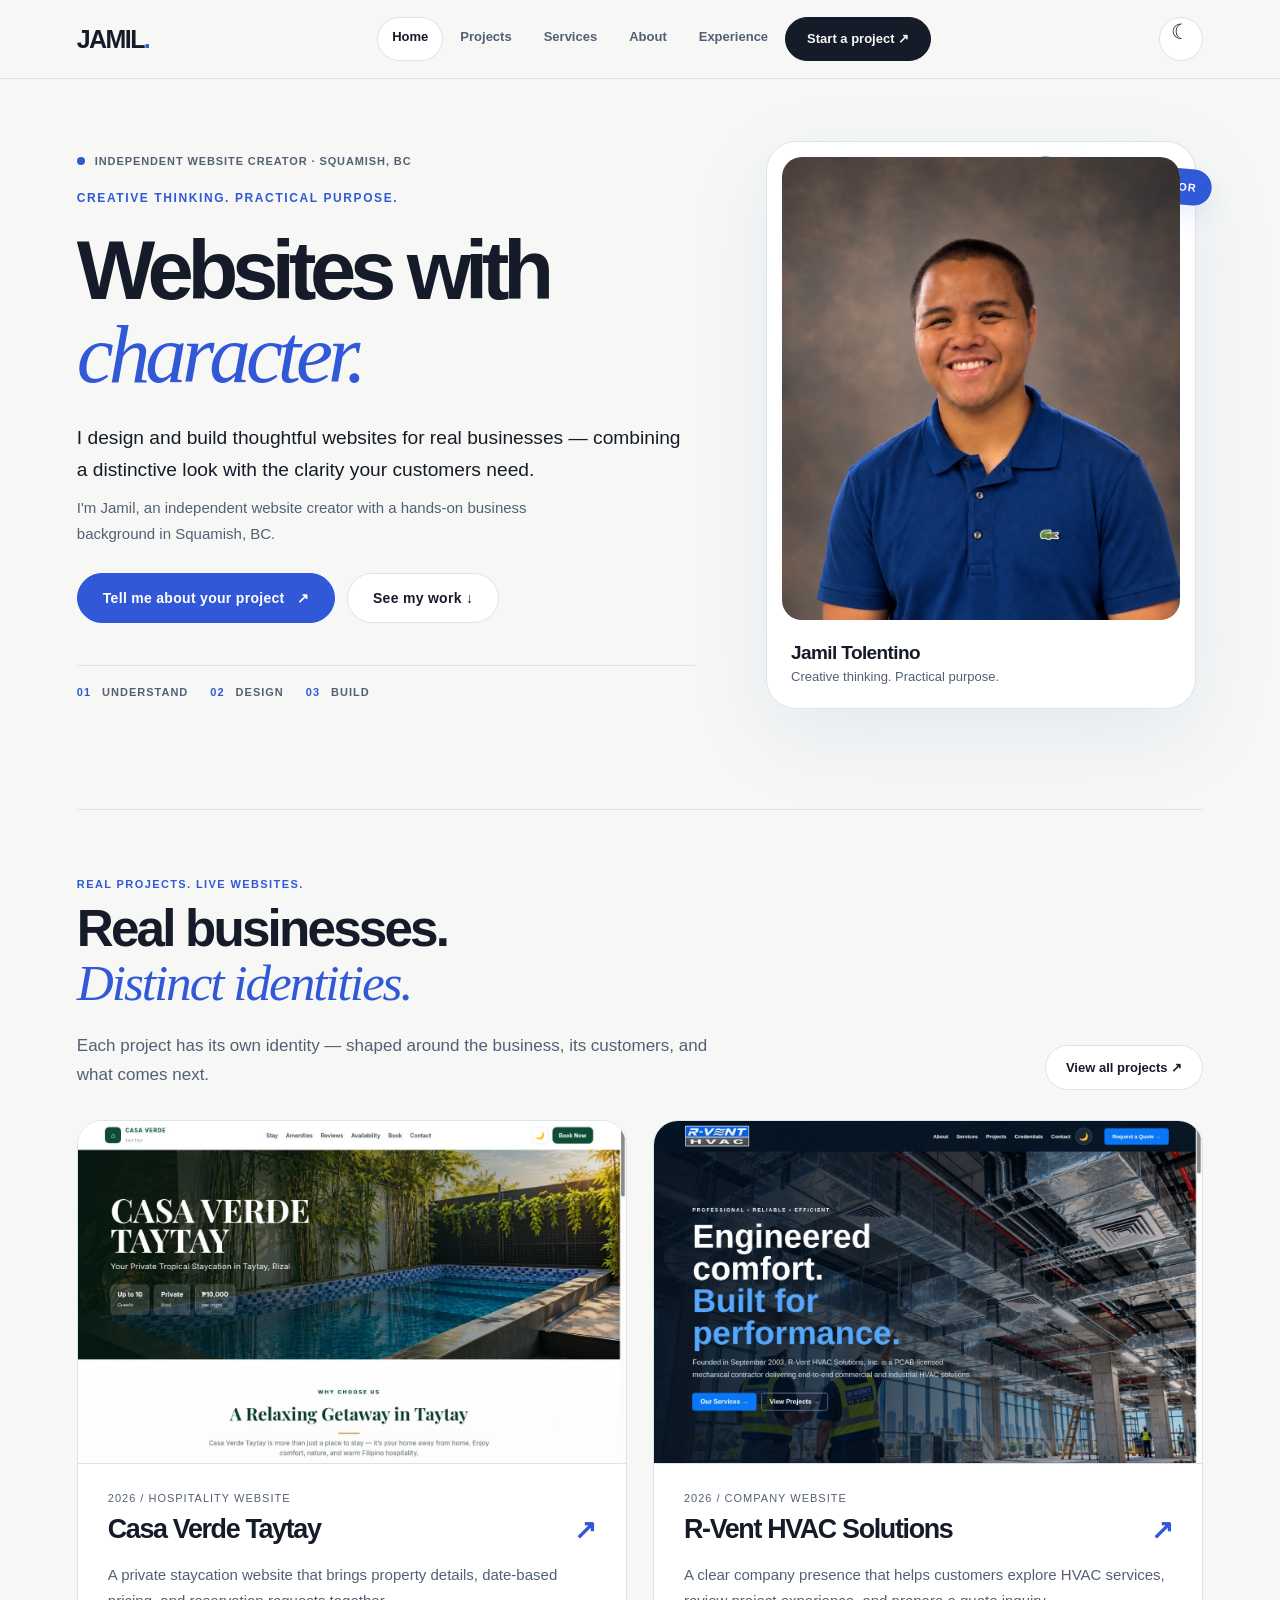
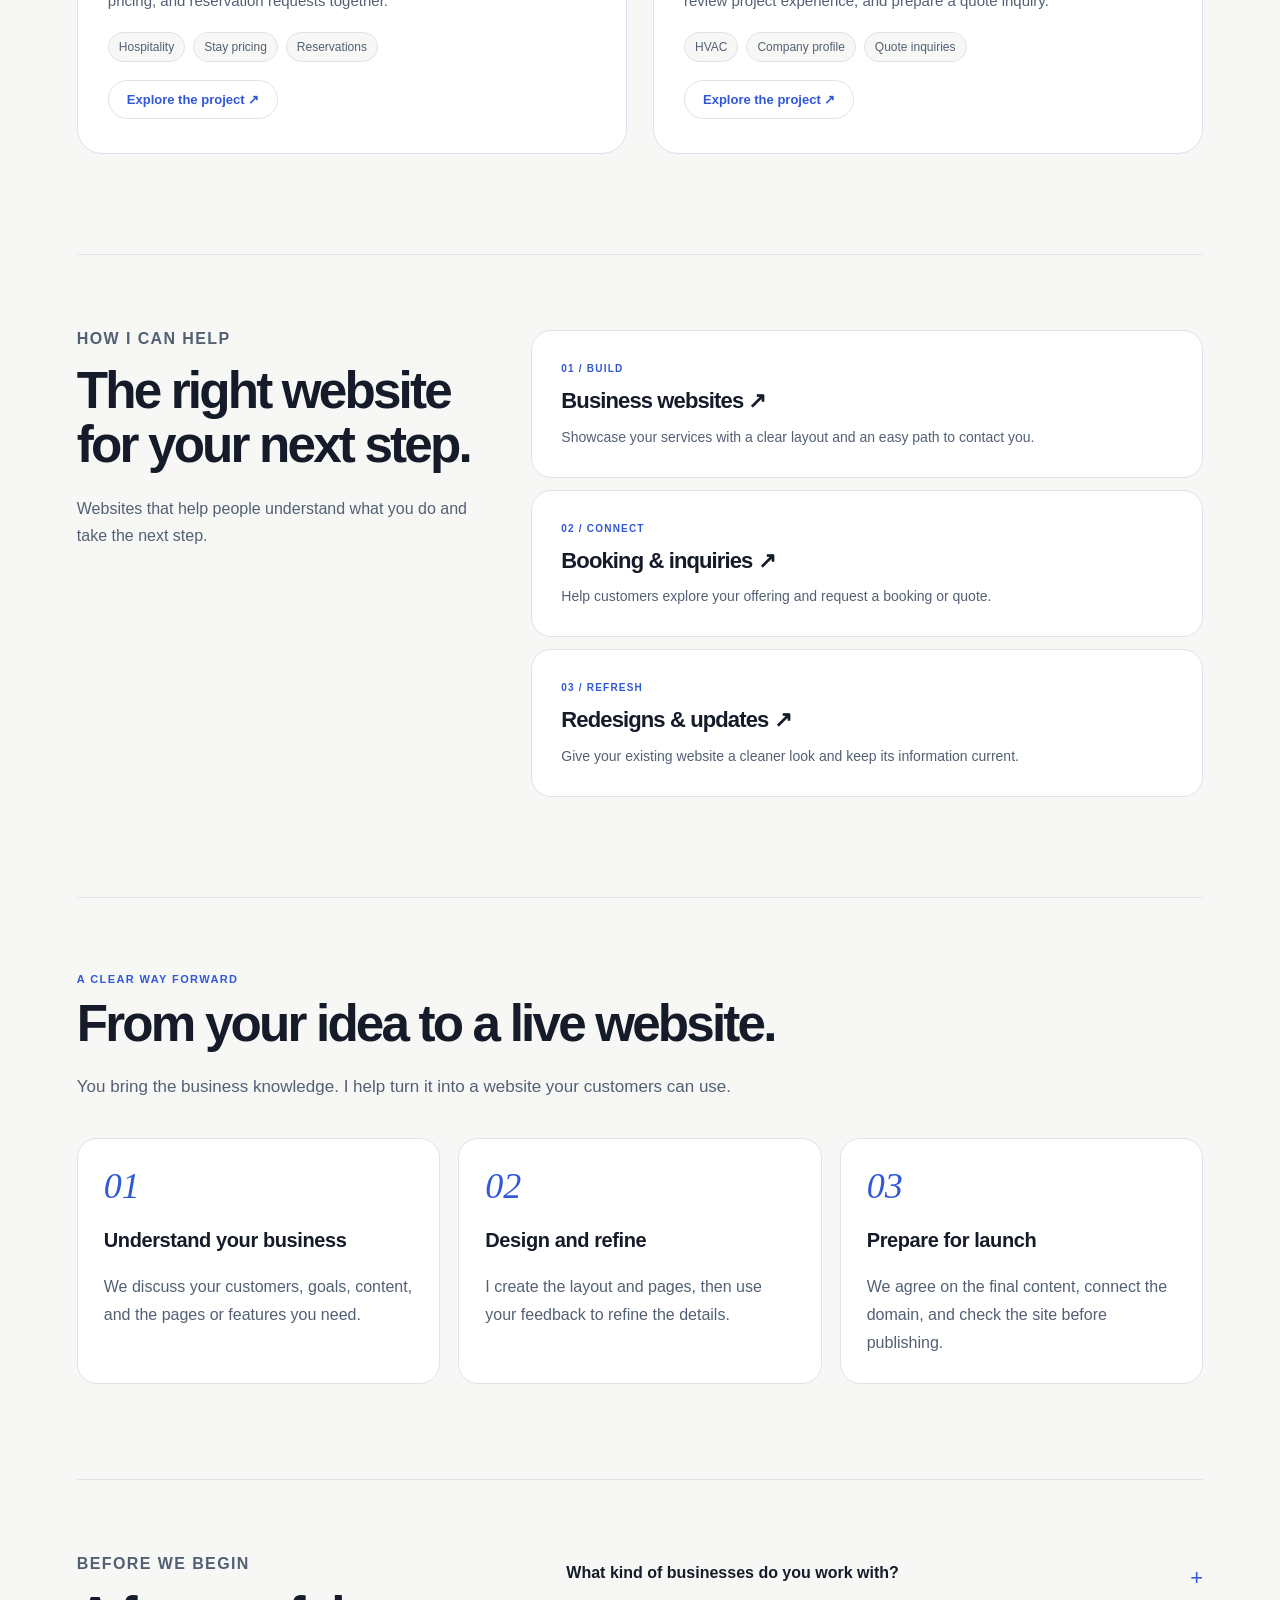
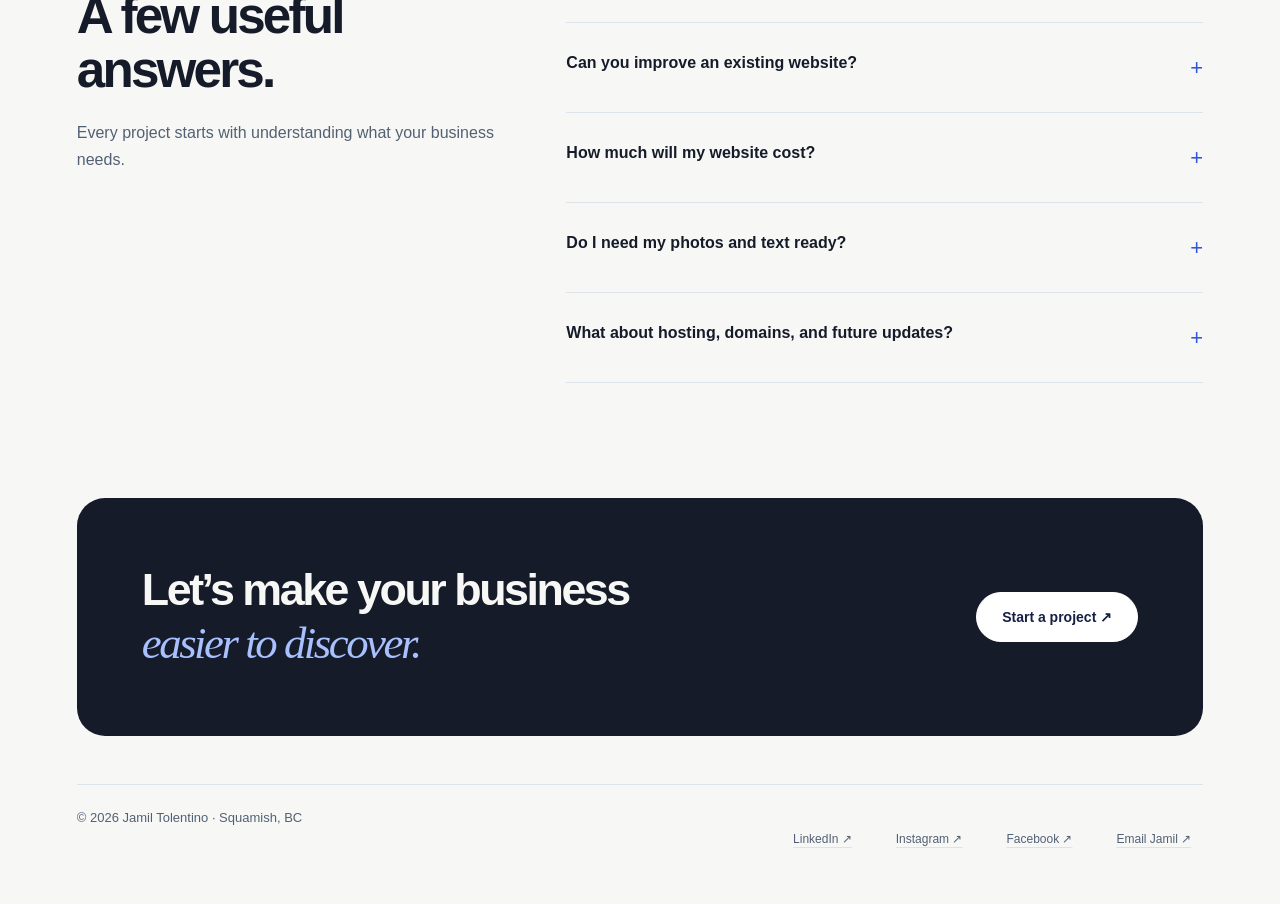
==== commit a012cf2c: "Apply Modern Creative Studio redesign to index.html" ====
--- a/index.html
+++ b/index.html
@@ -1,2 +1,2 @@
-<!doctype html><html lang="en"><head><meta charset="utf-8"><meta http-equiv="Content-Security-Policy" content="default-src 'self'; script-src 'self'; script-src-attr 'none'; style-src 'self' 'unsafe-inline'; img-src 'self'; font-src 'self'; connect-src 'none'; object-src 'none'; frame-src 'none'; base-uri 'none'; form-action 'none'; upgrade-insecure-requests"><meta name="referrer" content="strict-origin-when-cross-origin"><meta name="viewport" content="width=device-width,initial-scale=1"><meta name="theme-color" content="#f8f3ed"><meta name="description" content="Jamil Tolentino — modern websites for small businesses, with practical business experience. Based in Squamish, BC."><script src="theme.js?v=security1"></script><link rel="stylesheet" href="style.css?v=polish3"><title>Jamil Tolentino — Websites with Purpose</title><link rel="stylesheet" href="tech.css?v=identity5"><link rel="canonical" href="https://jamiltolentino.com/"></head><body class="welcome-page"><a class="skip" href="#main">Skip to content</a><header class="welcome-header site-header"><a href="index.html" aria-label="Jamil Tolentino home">JAMIL<span>.</span></a><button class="menu-toggle" aria-expanded="false" aria-controls="site-nav">MENU <span>＋</span></button><nav id="site-nav" class="hud-nav" aria-label="Main navigation"><a href="index.html" aria-current="page">Home</a><a href="work.html">Projects</a><a href="services.html">Services</a><a href="about.html">About</a><a href="resume.html">Experience</a><a href="contact.html" class="nav-contact">Start a project ↗</a></nav></header><main class="welcome" id="main"><div class="welcome-copy reveal"><div class="hud-tag">INDEPENDENT WEBSITE CREATOR · SQUAMISH, BC</div><p class="eyebrow">HELLO, I’M JAMIL TOLENTINO.</p><h1>Great websites.<br><span>Built around you.</span></h1><p class="intro">I turn your services, story, and ideas into a clear, modern website — so customers can understand your business and know how to reach you.</p><p class="hero-personal">Hi, I’m Jamil. A website creator with a practical business mindset.</p><div class="welcome-actions"><a class="pill primary" href="contact.html">Tell me about your project <span>↗</span></a><a class="pill secondary" href="#selected-work">See my work ↓</a></div></div><div class="portrait-hud"><div class="portrait-label">The person behind the pixels</div><figure class="welcome-portrait reveal"><img src="jamil-portrait.webp" alt="Jamil Tolentino smiling in a blue polo"></figure><div class="portrait-signature"><strong>Jamil Tolentino</strong><span>Creative thinking. Practical purpose.</span></div></div><span class="welcome-note">FROM FAMILY BUSINESS ROOTS TO CREATIVE WORK / SQUAMISH, BC</span></main><section class="home-proof" id="selected-work" aria-labelledby="work-heading"><div class="proof-heading reveal"><div><p class="eyebrow">REAL PROJECTS. LIVE WEBSITES.</p><h2 id="work-heading">Different businesses.<br>Distinct personalities.</h2><p class="section-intro">Each project has its own identity — shaped around the business, its customers, and what comes next.</p></div><a class="text-link" href="work.html">View all projects ↗</a></div><div class="gallery"><a class="tile reveal" data-category="websites" href="casa-verde.html"><figure class="live-screenshot"><img src="casa-live.jpg" alt="Screenshot of the live Casa Verde Taytay website" loading="lazy"><figcaption><span>LIVE WEBSITE SCREENSHOT</span><span>CASA VERDE TAYTAY</span></figcaption></figure><div class="tile-label"><p>2026 / HOSPITALITY WEBSITE</p><h2>Casa Verde Taytay <span>↗</span></h2><p class="project-description">A private staycation website that brings property details, date-based pricing, and reservation requests together.</p><div class="project-tags"><span>Hospitality</span><span>Stay pricing</span><span>Reservations</span></div><span class="case-link">Explore the project ↗</span></div></a><a class="tile reveal" data-category="websites" href="rvent.html"><figure class="live-screenshot"><img src="rvent-live.jpg" alt="Screenshot of the live R-Vent HVAC Solutions website" loading="lazy"><figcaption><span>LIVE WEBSITE SCREENSHOT</span><span>R-VENT HVAC SOLUTIONS</span></figcaption></figure><div class="tile-label"><p>2026 / COMPANY WEBSITE</p><h2>R-Vent HVAC Solutions <span>↗</span></h2><p class="project-description">A clear company presence that helps customers explore HVAC services, review project experience, and prepare a quote inquiry.</p><div class="project-tags"><span>HVAC</span><span>Company profile</span><span>Quote inquiries</span></div><span class="case-link">Explore the project ↗</span></div></a></div></section><section class="home-services" aria-labelledby="services-heading"><div><p class="eyebrow">HOW I CAN HELP</p><h2 id="services-heading">The right website for your next step.</h2><p>Websites that help people understand what you do and take the next step.</p></div><div class="service-preview-grid"><a href="services.html"><span class="eyebrow">01 / BUILD</span><h3>Business websites ↗</h3><p>Showcase your services with a clear layout and an easy path to contact you.</p></a><a href="services.html"><span class="eyebrow">02 / CONNECT</span><h3>Booking &amp; inquiries ↗</h3><p>Help customers explore your offering and request a booking or quote.</p></a><a href="services.html"><span class="eyebrow">03 / REFRESH</span><h3>Redesigns &amp; updates ↗</h3><p>Give your existing website a cleaner look and keep its information current.</p></a></div></section><section class="home-process" aria-labelledby="process-heading"><div class="section-heading"><p class="eyebrow">A CLEAR WAY FORWARD</p><h2 id="process-heading">From your idea to a live website.</h2><p class="section-intro">You bring the business knowledge. I help turn it into a website your customers can use.</p></div><div class="process-cards"><article><span class="step-number">01</span><h3>Understand your business</h3><p>We discuss your customers, goals, content, and the pages or features you need.</p></article><article><span class="step-number">02</span><h3>Design and refine</h3><p>I create the layout and pages, then use your feedback to refine the details.</p></article><article><span class="step-number">03</span><h3>Prepare for launch</h3><p>We agree on the final content, connect the domain, and check the site before publishing.</p></article></div></section><section class="home-faq" aria-labelledby="faq-heading"><div><p class="eyebrow">BEFORE WE BEGIN</p><h2 id="faq-heading">A few useful answers.</h2><p>Every project starts with understanding what your business needs.</p></div><div class="faq-list"><details><summary>What kind of businesses do you work with?</summary><p>I create websites for small businesses, including hospitality and service businesses. My portfolio includes Casa Verde Taytay and R-Vent HVAC Solutions.</p></details><details><summary>Can you improve an existing website?</summary><p>Yes. I can help refresh the layout, simplify navigation, update content, or build a clearer path to customer inquiries.</p></details><details><summary>How much will my website cost?</summary><p>Pricing depends on the pages, features, content, and support you need. Share your project details so we can discuss the scope and a quote.</p></details><details><summary>Do I need my photos and text ready?</summary><p>Existing photos, business information, and examples you like are helpful. We can identify what is ready and what still needs to be prepared during the first conversation.</p></details><details><summary>What about hosting, domains, and future updates?</summary><p>We’ll discuss the domain, hosting, and ongoing updates as part of your project scope. Any recurring costs or maintenance arrangements should be agreed before launch.</p></details></div></section><section class="home-proof home-closing"><section class="callout"><h2>Let’s make your business<br><em>easier to discover.</em></h2><a class="pill primary" href="contact.html">Start a project ↗</a></section></section><footer class="home-footer"><span>© 2026 Jamil Tolentino · Squamish, BC</span><a href="mailto:tolentinojamil1@gmail.com">Email Jamil ↗</a></footer><script src="script.js?v=identity5" defer></script></body></html>
+<!doctype html><html lang="en"><head><meta charset="utf-8"><meta http-equiv="Content-Security-Policy" content="default-src 'self'; script-src 'self'; script-src-attr 'none'; style-src 'self' 'unsafe-inline'; img-src 'self'; font-src 'self'; connect-src 'none'; object-src 'none'; frame-src 'none'; base-uri 'none'; form-action 'none'; upgrade-insecure-requests"><meta name="referrer" content="strict-origin-when-cross-origin"><meta name="viewport" content="width=device-width,initial-scale=1"><meta name="theme-color" content="#f8f3ed"><meta name="description" content="Independent website design and development for small businesses. See real projects from Jamil Tolentino, based in Squamish, BC."><script src="theme.js?v=security1"></script><link rel="stylesheet" href="style.css?v=polish3"><title>Jamil Tolentino — Modern Websites for Small Businesses</title><link rel="stylesheet" href="tech.css?v=identity5"><link rel="canonical" href="https://jamiltolentino.com/"><link rel="preload" as="image" href="jamil-portrait.webp"><meta property="og:type" content="website"><meta property="og:title" content="Jamil Tolentino — Websites with Character"><meta property="og:description" content="Distinctive, practical websites for small businesses. Explore the real projects of Jamil Tolentino."><meta property="og:url" content="https://jamiltolentino.com/"><link rel="stylesheet" href="studio.css?v=studio1"></head><body class="welcome-page studio-page"><a class="skip" href="#main">Skip to content</a><header class="welcome-header site-header"><a href="index.html" aria-label="Jamil Tolentino home">JAMIL<span>.</span></a><button class="menu-toggle" aria-expanded="false" aria-controls="site-nav">MENU <span>＋</span></button><nav id="site-nav" class="hud-nav" aria-label="Main navigation"><a href="index.html" aria-current="page">Home</a><a href="work.html">Projects</a><a href="services.html">Services</a><a href="about.html">About</a><a href="resume.html">Experience</a><a href="contact.html" class="nav-contact">Start a project ↗</a></nav></header><main class="welcome" id="main"><div class="welcome-copy reveal"><div class="hud-tag">INDEPENDENT WEBSITE CREATOR · SQUAMISH, BC</div><p class="eyebrow">CREATIVE THINKING. PRACTICAL PURPOSE.</p><h1>Websites with<br><span>character.</span></h1><p class="intro">I design and build thoughtful websites for real businesses — combining a distinctive look with the clarity your customers need.</p><p class="hero-personal">I'm Jamil, an independent website creator with a hands-on business background in Squamish, BC.</p><div class="welcome-actions"><a class="pill primary" href="contact.html">Tell me about your project <span>↗</span></a><a class="pill secondary" href="#selected-work">See my work ↓</a></div><div class="studio-capabilities" aria-label="How I work"><span><b>01</b> Understand</span><span><b>02</b> Design</span><span><b>03</b> Build</span></div></div><div class="portrait-hud"><span class="studio-corner-label" aria-hidden="true">INDEPENDENT CREATOR</span><div class="portrait-label">The person behind the pixels</div><figure class="welcome-portrait reveal"><img src="jamil-portrait.webp" alt="Jamil Tolentino smiling in a blue polo"></figure><div class="portrait-signature"><strong>Jamil Tolentino</strong><span>Creative thinking. Practical purpose.</span></div></div><span class="welcome-note">FROM FAMILY BUSINESS ROOTS TO CREATIVE WORK / SQUAMISH, BC</span></main><section class="home-proof" id="selected-work" aria-labelledby="work-heading"><div class="proof-heading reveal"><div><p class="eyebrow">REAL PROJECTS. LIVE WEBSITES.</p><h2 id="work-heading">Real businesses.<br><em>Distinct identities.</em></h2><p class="section-intro">Each project has its own identity — shaped around the business, its customers, and what comes next.</p></div><a class="text-link" href="work.html">View all projects ↗</a></div><div class="gallery"><a class="tile reveal" data-category="websites" href="casa-verde.html"><figure class="live-screenshot"><img src="casa-live.jpg" alt="Screenshot of the live Casa Verde Taytay website" loading="lazy"><figcaption><span>LIVE WEBSITE SCREENSHOT</span><span>CASA VERDE TAYTAY</span></figcaption></figure><div class="tile-label"><p>2026 / HOSPITALITY WEBSITE</p><h2>Casa Verde Taytay <span>↗</span></h2><p class="project-description">A private staycation website that brings property details, date-based pricing, and reservation requests together.</p><div class="project-tags"><span>Hospitality</span><span>Stay pricing</span><span>Reservations</span></div><span class="case-link">Explore the project ↗</span></div></a><a class="tile reveal" data-category="websites" href="rvent.html"><figure class="live-screenshot"><img src="rvent-live.jpg" alt="Screenshot of the live R-Vent HVAC Solutions website" loading="lazy"><figcaption><span>LIVE WEBSITE SCREENSHOT</span><span>R-VENT HVAC SOLUTIONS</span></figcaption></figure><div class="tile-label"><p>2026 / COMPANY WEBSITE</p><h2>R-Vent HVAC Solutions <span>↗</span></h2><p class="project-description">A clear company presence that helps customers explore HVAC services, review project experience, and prepare a quote inquiry.</p><div class="project-tags"><span>HVAC</span><span>Company profile</span><span>Quote inquiries</span></div><span class="case-link">Explore the project ↗</span></div></a></div></section><section class="home-services" aria-labelledby="services-heading"><div><p class="eyebrow">HOW I CAN HELP</p><h2 id="services-heading">The right website for your next step.</h2><p>Websites that help people understand what you do and take the next step.</p></div><div class="service-preview-grid"><a href="services.html"><span class="eyebrow">01 / BUILD</span><h3>Business websites ↗</h3><p>Showcase your services with a clear layout and an easy path to contact you.</p></a><a href="services.html"><span class="eyebrow">02 / CONNECT</span><h3>Booking &amp; inquiries ↗</h3><p>Help customers explore your offering and request a booking or quote.</p></a><a href="services.html"><span class="eyebrow">03 / REFRESH</span><h3>Redesigns &amp; updates ↗</h3><p>Give your existing website a cleaner look and keep its information current.</p></a></div></section><section class="home-process" aria-labelledby="process-heading"><div class="section-heading"><p class="eyebrow">A CLEAR WAY FORWARD</p><h2 id="process-heading">From your idea to a live website.</h2><p class="section-intro">You bring the business knowledge. I help turn it into a website your customers can use.</p></div><div class="process-cards"><article><span class="step-number">01</span><h3>Understand your business</h3><p>We discuss your customers, goals, content, and the pages or features you need.</p></article><article><span class="step-number">02</span><h3>Design and refine</h3><p>I create the layout and pages, then use your feedback to refine the details.</p></article><article><span class="step-number">03</span><h3>Prepare for launch</h3><p>We agree on the final content, connect the domain, and check the site before publishing.</p></article></div></section><section class="home-faq" aria-labelledby="faq-heading"><div><p class="eyebrow">BEFORE WE BEGIN</p><h2 id="faq-heading">A few useful answers.</h2><p>Every project starts with understanding what your business needs.</p></div><div class="faq-list"><details><summary>What kind of businesses do you work with?</summary><p>I create websites for small businesses, including hospitality and service businesses. My portfolio includes Casa Verde Taytay and R-Vent HVAC Solutions.</p></details><details><summary>Can you improve an existing website?</summary><p>Yes. I can help refresh the layout, simplify navigation, update content, or build a clearer path to customer inquiries.</p></details><details><summary>How much will my website cost?</summary><p>Pricing depends on the pages, features, content, and support you need. Share your project details so we can discuss the scope and a quote.</p></details><details><summary>Do I need my photos and text ready?</summary><p>Existing photos, business information, and examples you like are helpful. We can identify what is ready and what still needs to be prepared during the first conversation.</p></details><details><summary>What about hosting, domains, and future updates?</summary><p>We’ll discuss the domain, hosting, and ongoing updates as part of your project scope. Any recurring costs or maintenance arrangements should be agreed before launch.</p></details></div></section><section class="home-proof home-closing"><section class="callout"><h2>Let’s make your business<br><em>easier to discover.</em></h2><a class="pill primary" href="contact.html">Start a project ↗</a></section></section><footer class="home-footer"><span>© 2026 Jamil Tolentino · Squamish, BC</span><div class="studio-socials" aria-label="Connect with Jamil"><a href="https://www.linkedin.com/in/jamil-andrei-tolentino-233a85222/" target="_blank" rel="noopener noreferrer">LinkedIn ↗</a><a href="https://www.instagram.com/drei.tolentino/" target="_blank" rel="noopener noreferrer">Instagram ↗</a><a href="https://www.facebook.com/jamil.tolentino/" target="_blank" rel="noopener noreferrer">Facebook ↗</a><a href="mailto:tolentinojamil1@gmail.com">Email Jamil ↗</a></div></footer><script src="script.js?v=identity5" defer></script></body></html>
 
--- a/studio.css
+++ b/studio.css
@@ -0,0 +1,156 @@
+/* Modern Creative Studio — 2026 redesign
+   Loaded after the legacy styles. Independent layer for maintainability. */
+:root {
+  --bg:#f7f8f5; --paper:#ffffff; --panel:#ffffff;
+  --ink:#151b29; --muted:#536074; --accent:#3158d7;
+  --line:#dce3eb; --signal:#3158d7; --gold:#3158d7;
+  --grid:transparent; --glow:rgba(49,88,215,.09);
+}
+:root[data-theme="dark"] {
+  --bg:#101724; --paper:#1b2535; --panel:#1b2535;
+  --ink:#f5f7ff; --muted:#b6c5d9; --accent:#a9c0ff;
+  --line:#34435b; --signal:#a9c0ff; --gold:#a9c0ff;
+  --grid:transparent; --glow:rgba(120,160,255,.11);
+}
+html {scroll-padding-top:104px}
+body {background:var(--bg);color:var(--ink);font-family:Arial,Helvetica,sans-serif}
+body::before{display:none}
+::selection{background:#d9e4ff;color:#172044}
+:root[data-theme="dark"] ::selection{background:#3158d7;color:white}
+h1,h2,h3 {text-wrap:balance}
+h1,h2 {font-family:Arial,Helvetica,sans-serif;font-weight:750;letter-spacing:-.055em}
+h1 em,h2 em {font-family:Georgia,serif;font-weight:400;font-style:italic;letter-spacing:-.04em}
+p {line-height:1.7}
+.site-header {position:sticky;top:0;z-index:60;padding:17px 6vw;background:var(--bg);border-bottom:1px solid var(--line);backdrop-filter:blur(14px)}
+.site-header>a:first-child {font-size:25px;font-weight:800;letter-spacing:-1.6px}
+.site-header>a:first-child span{color:var(--accent)}
+.site-header .hud-nav {gap:2px}
+.site-header .hud-nav a {font-size:13px;font-weight:650;color:var(--muted);padding:12px 15px}
+.site-header .hud-nav a:hover,.site-header .hud-nav a[aria-current=page] {color:var(--ink);background:var(--paper)}
+.site-header .hud-nav a[aria-current=page] {text-decoration:none;box-shadow:inset 0 0 0 1px var(--line)}
+.site-header .hud-nav .nav-contact {background:var(--ink);border:1px solid var(--ink);color:var(--bg)!important;padding:13px 21px;border-radius:999px}
+.site-header .hud-nav .nav-contact:hover {background:var(--accent);border-color:var(--accent);color:#fff!important}
+.site-header .theme-toggle {width:44px;height:44px;background:var(--paper);border:1px solid var(--line);color:var(--ink)}
+.skip:focus{top:12px}
+.eyebrow {font-family:Arial,Helvetica,sans-serif;font-size:11px;letter-spacing:1.4px;color:var(--accent)}
+.hud-tag {display:inline-flex;align-items:center;color:var(--muted);font-size:11px;letter-spacing:.9px;font-weight:700}
+.hud-tag:before {background:var(--accent);width:8px;height:8px}
+.welcome {width:min(1360px,88vw);grid-template-columns:minmax(0,1.28fr) minmax(0,.92fr);gap:clamp(36px,5vw,90px);margin-top:62px;padding-bottom:100px;align-items:center}
+.welcome-copy {max-width:750px}
+.welcome-copy>.eyebrow {margin:22px 0 0}
+.welcome h1 {font-family:Arial,Helvetica,sans-serif;font-size:clamp(58px,6.5vw,102px);font-weight:800;line-height:.99;letter-spacing:-.076em;margin:25px 0 27px}
+.welcome h1 span {font-family:Georgia,serif;font-style:italic;font-weight:400;letter-spacing:-.06em;color:var(--accent)}
+.welcome .intro{max-width:610px;font-size:clamp(17px,1.5vw,20px);line-height:1.65;color:var(--ink);margin-bottom:10px}
+.hero-personal{font-size:15px;line-height:1.7;color:var(--muted);margin:0 0 27px}
+.welcome-actions{display:flex;gap:12px;flex-wrap:wrap}
+.pill,.welcome-actions .pill {min-height:50px;padding:15px 25px;border-radius:999px;font-size:14px;font-weight:700;display:inline-flex;align-items:center;justify-content:center;gap:12px;transition:transform .2s ease,background .2s ease,border-color .2s ease}
+.pill:hover {transform:translateY(-2px)}
+.pill.primary,.primary {background:var(--accent);border-color:var(--accent);color:#fff!important}
+.pill.secondary,.secondary {background:var(--paper);border:1px solid var(--line);color:var(--ink)}
+.pill.secondary:hover,.secondary:hover {border-color:var(--accent)}
+.studio-capabilities {display:flex;flex-wrap:wrap;gap:14px 22px;margin-top:42px;padding-top:20px;border-top:1px solid var(--line);font-size:11px;font-weight:700;color:var(--muted);letter-spacing:1px;text-transform:uppercase}
+.studio-capabilities span{white-space:nowrap}
+.studio-capabilities b{color:var(--accent);margin-right:7px}
+.portrait-hud {position:relative;max-width:430px;padding:15px 15px 24px;border-radius:30px;background:var(--paper);border:1px solid var(--line);box-shadow:0 28px 85px var(--glow);transform:none}
+.portrait-hud .welcome-portrait{width:100%;margin:0 0 22px;aspect-ratio:4/4.65;border-radius:20px;overflow:hidden;background:var(--bg)}
+.portrait-hud .welcome-portrait img {width:100%;height:100%;object-fit:cover;object-position:center 23%;filter:none}
+.portrait-signature {transform:none;padding:0 9px;text-align:left}
+.portrait-signature strong {font:750 19px Arial,Helvetica,sans-serif;letter-spacing:-.6px;color:var(--ink)}
+.portrait-signature span {color:var(--muted);font-size:13px;margin-top:5px}
+.studio-corner-label {position:absolute;right:-17px;top:21px;background:var(--accent);color:#fff;font-weight:800;font-size:11px;letter-spacing:1.1px;padding:12px 15px;border-radius:999px;box-shadow:0 12px 25px var(--glow);transform:rotate(5deg)}
+.home-proof,.home-services,.home-process,.home-faq,.home-footer{width:min(1360px,88vw)}
+.home-proof{border-top:1px solid var(--line);padding-top:68px;margin-bottom:100px}
+.home-proof .proof-heading {align-items:end!important;gap:30px}
+.proof-heading h2,.home-services h2,.home-process h2,.home-faq h2{font-family:Arial,Helvetica,sans-serif;font-weight:800;font-size:clamp(38px,4vw,60px);line-height:1.06;letter-spacing:-.055em;margin:12px 0 22px}
+.proof-heading h2 em,.home-services h2 em,.home-process h2 em {font-style:italic;font-family:Georgia,serif;font-weight:400;color:var(--accent)}
+.section-intro{font-size:17px;line-height:1.7;max-width:670px}
+.text-link,.back-link {display:inline-flex;align-items:center;gap:8px;font-weight:750;font-size:13px;padding:14px 20px;border:1px solid var(--line);border-radius:999px;background:var(--paper)}
+.text-link:hover,.back-link:hover{border-color:var(--accent);color:var(--accent)}
+.home-proof .gallery{gap:26px}
+.home-proof .tile {border-radius:25px;border:1px solid var(--line);box-shadow:none;background:var(--paper);overflow:hidden}
+.home-proof .tile:hover{transform:translateY(-5px);box-shadow:0 20px 40px var(--glow)}
+.home-proof .live-screenshot {aspect-ratio:16/10;border-radius:0;margin:0}
+.home-proof .live-screenshot img{height:100%;width:100%;object-fit:cover;object-position:top center;transition:transform .4s ease}
+.home-proof .tile:hover .live-screenshot img {transform:scale(1.025)}
+.home-proof .tile-label{padding:28px 30px 34px}
+.home-proof .tile-label h2{font:750 clamp(23px,2.1vw,30px) Arial,Helvetica,sans-serif;letter-spacing:-.05em}
+.home-proof .tile-label .project-description{font-size:15px}
+.home-proof .tile-label .case-link{font-weight:750}
+.project-tags span {border:1px solid var(--line);background:var(--bg)}
+.home-services {display:grid;grid-template-columns:.74fr 1.26fr;gap:60px;align-items:start;border-top:1px solid var(--line);padding:75px 0 100px}
+.home-services > div:first-child > p:last-child {font-size:16px}
+.service-preview-grid {display:grid;grid-template-columns:1fr;gap:12px;margin-top:0}
+.service-preview-grid>a {position:relative;background:var(--paper);padding:27px 29px;border:1px solid var(--line);border-radius:20px;transition:transform .2s,border-color .2s}
+.service-preview-grid>a:hover{border-color:var(--accent);transform:translateX(4px)}
+.service-preview-grid h3{margin:10px 0;font-size:22px;font-weight:750;letter-spacing:-.04em}
+.service-preview-grid p{font-size:14px}
+.home-process,.home-faq{padding:75px 0 95px;border-top:1px solid var(--line)}
+.process-cards{gap:18px}
+.process-cards article{padding:26px;background:var(--paper);border-radius:20px;border:1px solid var(--line)}
+.step-number{font-family:Georgia,serif;font-style:italic;font-size:36px}
+.home-faq {grid-template-columns:.8fr 1.2fr;gap:65px}
+.faq-list details {padding:22px 0}
+.faq-list summary {font-size:16px}
+.home-closing{border-top:0;padding-top:0;margin-bottom:0}
+.home-closing .callout,:root[data-theme="dark"] .home-closing .callout {padding:65px;background:var(--ink);border:0;border-radius:28px}
+.home-closing .callout h2,.home-closing .callout h2 em {font-family:Arial,Helvetica,sans-serif;font-size:clamp(35px,3.5vw,55px);font-weight:800;letter-spacing:-.055em;color:var(--bg)}
+.home-closing .callout h2 em{font-family:Georgia,serif;font-style:italic;font-weight:400;color:#a9c0ff}
+.home-closing .callout .primary,:root[data-theme="dark"] .home-closing .callout .primary {background:#fff;color:#172044!important;border-color:#fff}
+.home-footer {font-size:13px;padding:25px 0 50px}
+.studio-socials {display:flex;flex-wrap:wrap;gap:20px;margin-top:14px}
+.studio-socials a{font-size:12px;text-decoration:underline;text-underline-offset:4px;text-decoration-color:var(--line)}
+.studio-socials a:hover{color:var(--accent)}
+/* Consistent inner pages without hiding existing skills, forms or case studies. */
+.content {width:min(1190px,88vw);padding-top:60px}
+.page-intro h1,.resume-heading h1 {font-family:Arial,Helvetica,sans-serif;font-weight:800;font-size:clamp(43px,5.5vw,76px);line-height:1.06;letter-spacing:-.055em}
+.page-intro h1 em{font-family:Georgia,serif;font-style:italic;font-weight:400;color:var(--accent)}
+.page-intro>p:last-child {font-size:18px;max-width:750px}
+.callout h2,.project-value h2,.my-story h2,.about-copy h2{font-family:Arial,Helvetica,sans-serif;font-weight:750;letter-spacing:-.045em}
+.callout h2 em,.my-story h2 em{font-family:Georgia,serif;font-style:italic;font-weight:400}
+.inquiry-panel,.contact-panel,.service,.personality-card,.case-art,.project-summary{border-radius:22px}
+#project-inquiry :is(input,select,textarea){border-radius:14px;min-height:48px}
+#project-inquiry textarea{min-height:135px}
+:focus-visible{outline-color:var(--accent)}
+@media(max-width:1050px){
+ .welcome{grid-template-columns:1fr .86fr;gap:36px}
+ .welcome h1{font-size:clamp(49px,6vw,74px)}
+ .studio-corner-label{right:-8px}
+ .home-services{grid-template-columns:1fr;gap:28px}
+ .service-preview-grid {grid-template-columns:repeat(3,minmax(0,1fr))}
+ .service-preview-grid>a{padding:24px}
+}
+@media(max-width:900px){
+ .site-header {padding:15px 6vw}
+ .site-header .menu-toggle {display:flex;border-radius:999px;min-height:44px;background:var(--paper);border:1px solid var(--line);color:var(--ink)}
+ .site-header .hud-nav {flex-basis:100%;padding-top:12px;gap:5px}
+ .site-header .hud-nav.open {display:flex}
+ .site-header .hud-nav a{min-height:45px;display:flex;align-items:center}
+ .site-header .hud-nav .nav-contact {justify-content:center}
+}
+@media(max-width:760px){
+ .welcome {grid-template-columns:1fr;width:88vw;margin-top:40px;gap:35px;padding-bottom:55px}
+ .welcome h1 {font-size:clamp(47px,11vw,72px);letter-spacing:-.065em}
+ .welcome .intro{font-size:17px}
+ .studio-capabilities{gap:12px 15px;margin-top:27px}
+ .portrait-hud{width:100%;max-width:400px;justify-self:center}
+ .studio-corner-label{right:-5px}
+ .home-proof{padding-top:42px;margin-bottom:55px}
+ .proof-heading h2,.home-services h2,.home-process h2,.home-faq h2 {font-size:clamp(34px,8vw,47px)}
+ .home-proof .proof-heading {align-items:start!important}
+ .home-proof .gallery{grid-template-columns:1fr;gap:22px}
+ .home-proof .tile-label{padding:24px}
+ .home-services{padding:45px 0 55px}
+ .service-preview-grid{grid-template-columns:1fr;gap:12px}
+ .service-preview-grid>a:hover{transform:translateY(-2px)}
+ .home-process,.home-faq{padding:48px 0 55px}
+ .process-cards{grid-template-columns:1fr}
+ .process-cards article{padding:25px}
+ .home-faq{grid-template-columns:1fr;gap:28px}
+ .home-closing .callout,:root[data-theme="dark"] .home-closing .callout{padding:36px 26px}
+ .home-footer{align-items:flex-start}
+ .content{padding-top:34px}
+}
+@media(prefers-reduced-motion:reduce) {
+ .pill,.home-proof .tile,.home-proof .live-screenshot img,.service-preview-grid>a{transition:none!important}
+ .pill:hover,.home-proof .tile:hover,.service-preview-grid>a:hover{transform:none!important}
+}
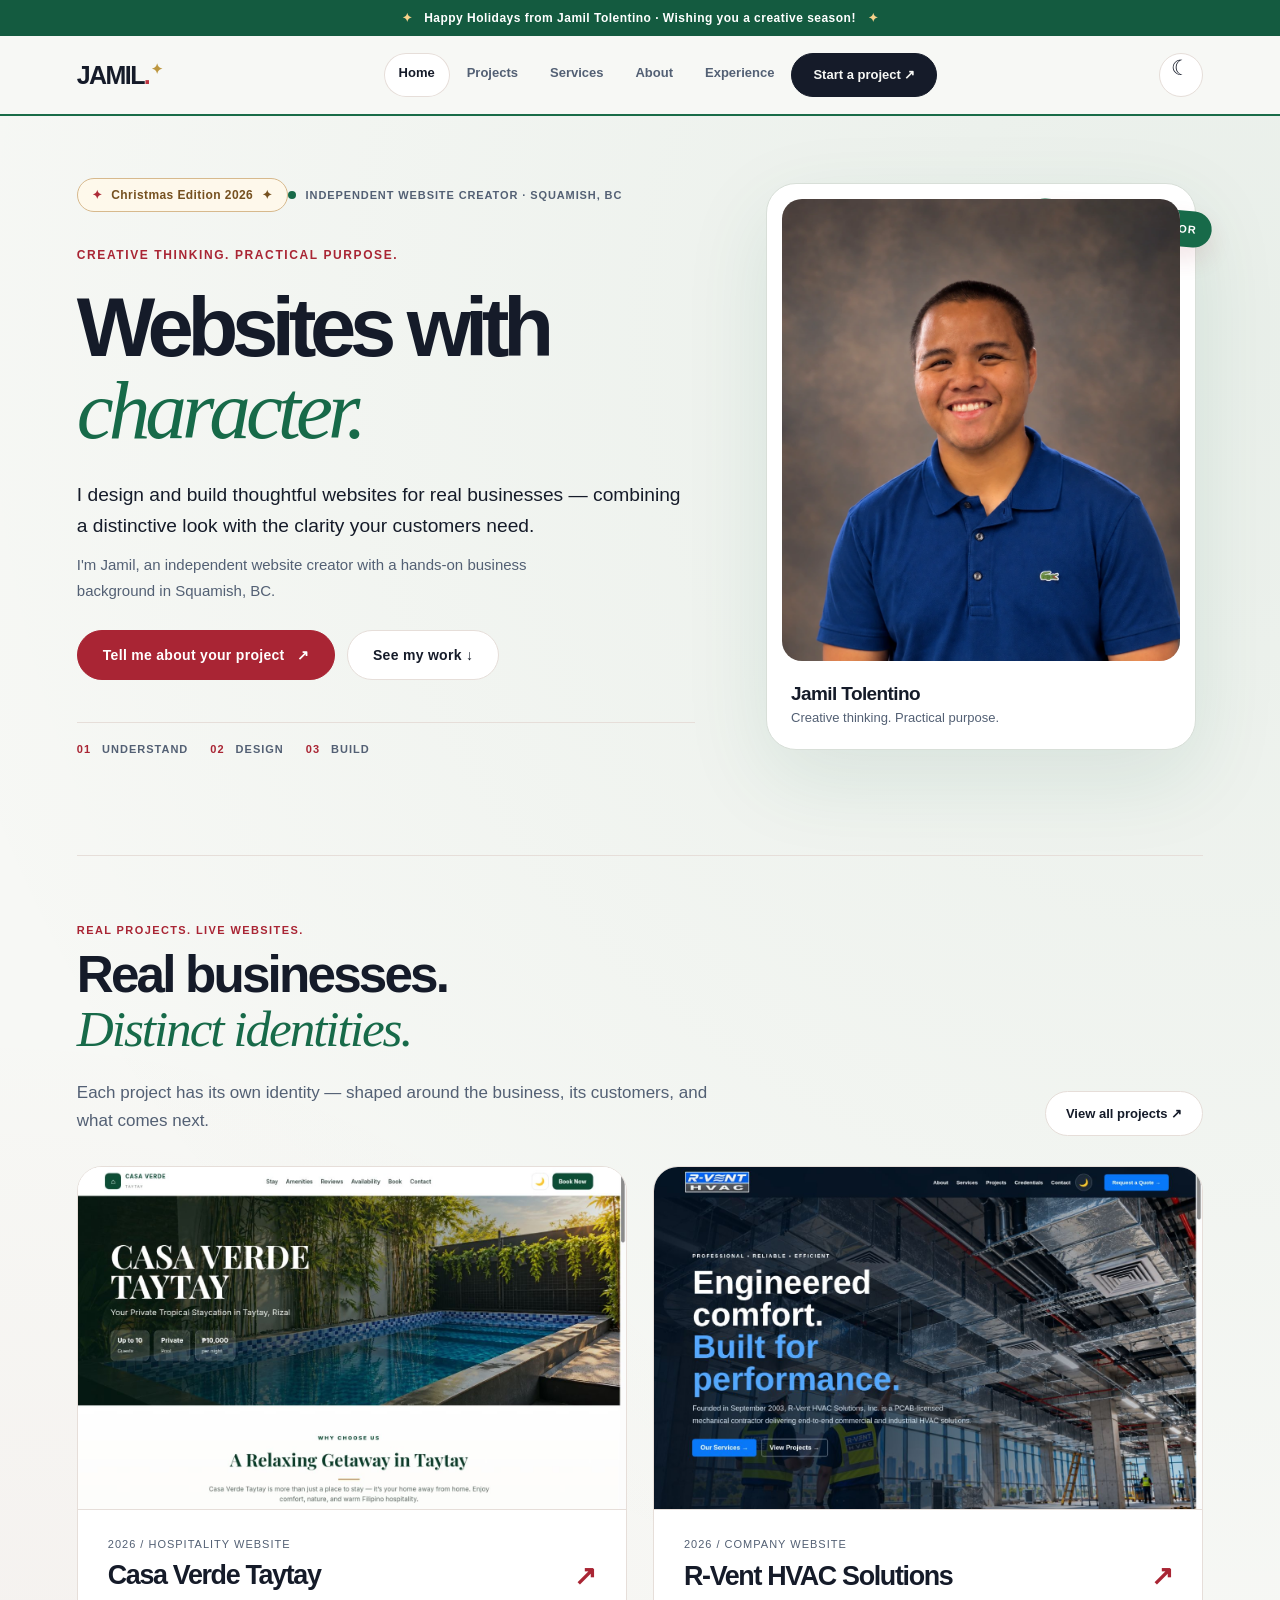
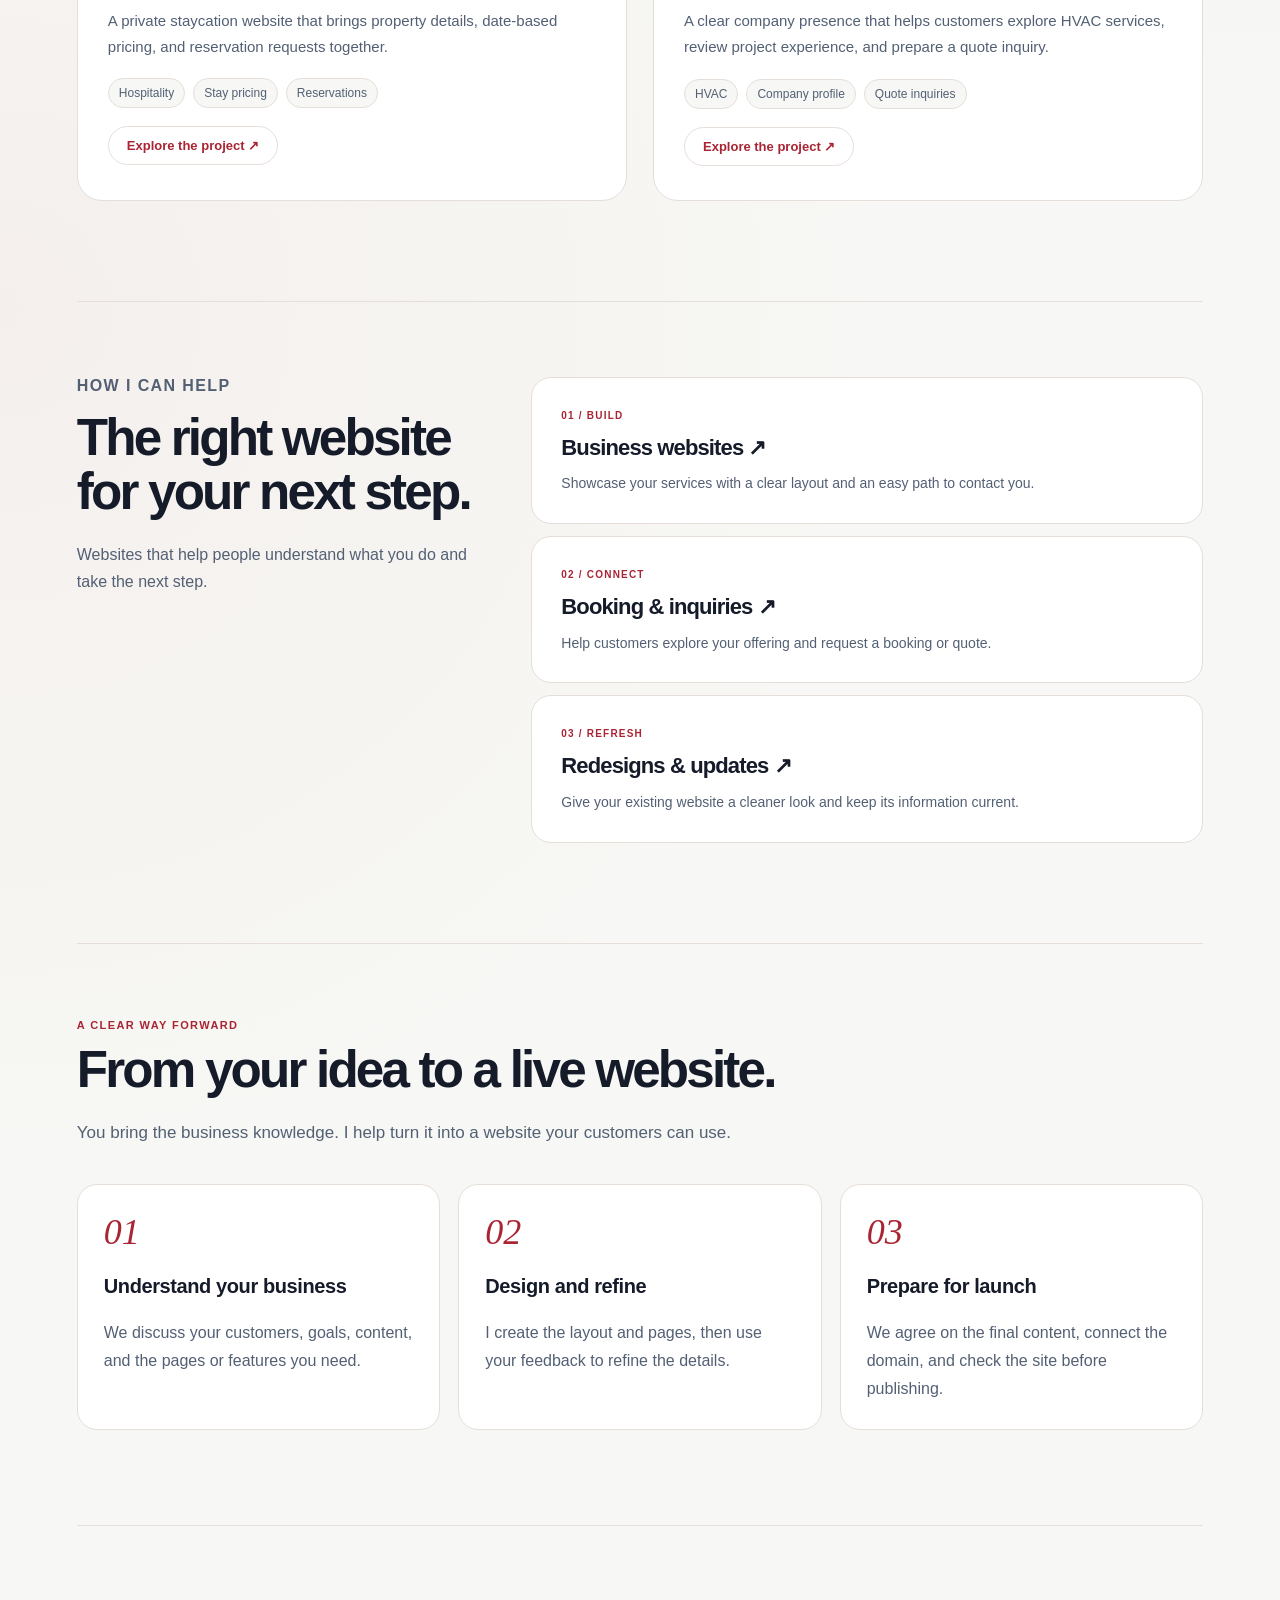
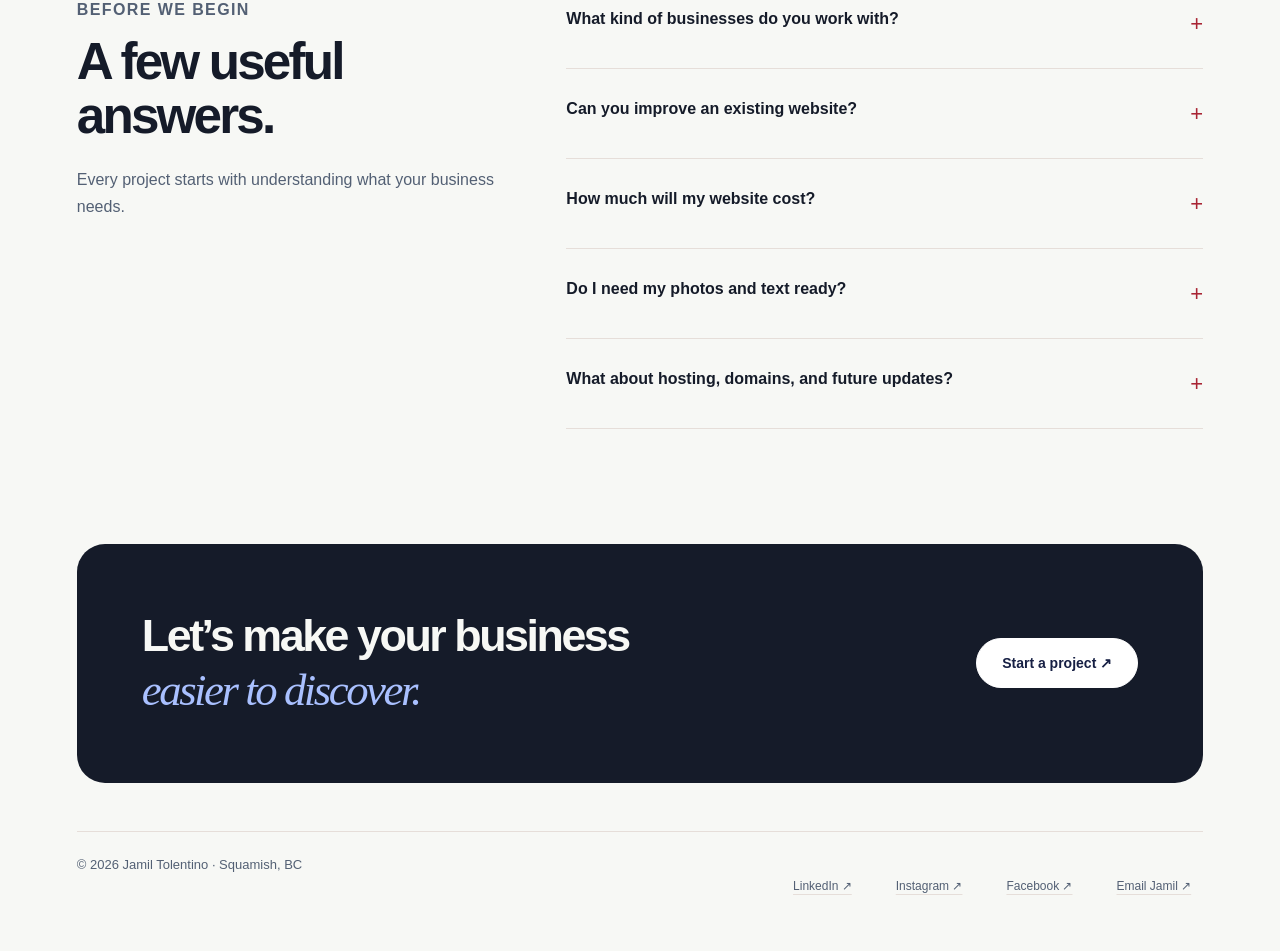
==== commit 3b0436e0: "Refresh holiday theme assets" ====
--- a/index.html
+++ b/index.html
@@ -1,2 +1,2 @@
-<!doctype html><html lang="en"><head><meta charset="utf-8"><meta http-equiv="Content-Security-Policy" content="default-src 'self'; script-src 'self'; script-src-attr 'none'; style-src 'self' 'unsafe-inline'; img-src 'self'; font-src 'self'; connect-src 'none'; object-src 'none'; frame-src 'none'; base-uri 'none'; form-action 'none'; upgrade-insecure-requests"><meta name="referrer" content="strict-origin-when-cross-origin"><meta name="viewport" content="width=device-width,initial-scale=1"><meta name="theme-color" content="#f8f3ed"><meta name="description" content="Independent website design and development for small businesses. See real projects from Jamil Tolentino, based in Squamish, BC."><script src="theme.js?v=security1"></script><link rel="stylesheet" href="style.css?v=polish3"><title>Jamil Tolentino — Modern Websites for Small Businesses</title><link rel="stylesheet" href="tech.css?v=identity5"><link rel="canonical" href="https://jamiltolentino.com/"><link rel="preload" as="image" href="jamil-portrait.webp"><meta property="og:type" content="website"><meta property="og:title" content="Jamil Tolentino — Websites with Character"><meta property="og:description" content="Distinctive, practical websites for small businesses. Explore the real projects of Jamil Tolentino."><meta property="og:url" content="https://jamiltolentino.com/"><link rel="stylesheet" href="studio.css?v=studio1"></head><body class="welcome-page studio-page"><a class="skip" href="#main">Skip to content</a><header class="welcome-header site-header"><a href="index.html" aria-label="Jamil Tolentino home">JAMIL<span>.</span></a><button class="menu-toggle" aria-expanded="false" aria-controls="site-nav">MENU <span>＋</span></button><nav id="site-nav" class="hud-nav" aria-label="Main navigation"><a href="index.html" aria-current="page">Home</a><a href="work.html">Projects</a><a href="services.html">Services</a><a href="about.html">About</a><a href="resume.html">Experience</a><a href="contact.html" class="nav-contact">Start a project ↗</a></nav></header><main class="welcome" id="main"><div class="welcome-copy reveal"><div class="hud-tag">INDEPENDENT WEBSITE CREATOR · SQUAMISH, BC</div><p class="eyebrow">CREATIVE THINKING. PRACTICAL PURPOSE.</p><h1>Websites with<br><span>character.</span></h1><p class="intro">I design and build thoughtful websites for real businesses — combining a distinctive look with the clarity your customers need.</p><p class="hero-personal">I'm Jamil, an independent website creator with a hands-on business background in Squamish, BC.</p><div class="welcome-actions"><a class="pill primary" href="contact.html">Tell me about your project <span>↗</span></a><a class="pill secondary" href="#selected-work">See my work ↓</a></div><div class="studio-capabilities" aria-label="How I work"><span><b>01</b> Understand</span><span><b>02</b> Design</span><span><b>03</b> Build</span></div></div><div class="portrait-hud"><span class="studio-corner-label" aria-hidden="true">INDEPENDENT CREATOR</span><div class="portrait-label">The person behind the pixels</div><figure class="welcome-portrait reveal"><img src="jamil-portrait.webp" alt="Jamil Tolentino smiling in a blue polo"></figure><div class="portrait-signature"><strong>Jamil Tolentino</strong><span>Creative thinking. Practical purpose.</span></div></div><span class="welcome-note">FROM FAMILY BUSINESS ROOTS TO CREATIVE WORK / SQUAMISH, BC</span></main><section class="home-proof" id="selected-work" aria-labelledby="work-heading"><div class="proof-heading reveal"><div><p class="eyebrow">REAL PROJECTS. LIVE WEBSITES.</p><h2 id="work-heading">Real businesses.<br><em>Distinct identities.</em></h2><p class="section-intro">Each project has its own identity — shaped around the business, its customers, and what comes next.</p></div><a class="text-link" href="work.html">View all projects ↗</a></div><div class="gallery"><a class="tile reveal" data-category="websites" href="casa-verde.html"><figure class="live-screenshot"><img src="casa-live.jpg" alt="Screenshot of the live Casa Verde Taytay website" loading="lazy"><figcaption><span>LIVE WEBSITE SCREENSHOT</span><span>CASA VERDE TAYTAY</span></figcaption></figure><div class="tile-label"><p>2026 / HOSPITALITY WEBSITE</p><h2>Casa Verde Taytay <span>↗</span></h2><p class="project-description">A private staycation website that brings property details, date-based pricing, and reservation requests together.</p><div class="project-tags"><span>Hospitality</span><span>Stay pricing</span><span>Reservations</span></div><span class="case-link">Explore the project ↗</span></div></a><a class="tile reveal" data-category="websites" href="rvent.html"><figure class="live-screenshot"><img src="rvent-live.jpg" alt="Screenshot of the live R-Vent HVAC Solutions website" loading="lazy"><figcaption><span>LIVE WEBSITE SCREENSHOT</span><span>R-VENT HVAC SOLUTIONS</span></figcaption></figure><div class="tile-label"><p>2026 / COMPANY WEBSITE</p><h2>R-Vent HVAC Solutions <span>↗</span></h2><p class="project-description">A clear company presence that helps customers explore HVAC services, review project experience, and prepare a quote inquiry.</p><div class="project-tags"><span>HVAC</span><span>Company profile</span><span>Quote inquiries</span></div><span class="case-link">Explore the project ↗</span></div></a></div></section><section class="home-services" aria-labelledby="services-heading"><div><p class="eyebrow">HOW I CAN HELP</p><h2 id="services-heading">The right website for your next step.</h2><p>Websites that help people understand what you do and take the next step.</p></div><div class="service-preview-grid"><a href="services.html"><span class="eyebrow">01 / BUILD</span><h3>Business websites ↗</h3><p>Showcase your services with a clear layout and an easy path to contact you.</p></a><a href="services.html"><span class="eyebrow">02 / CONNECT</span><h3>Booking &amp; inquiries ↗</h3><p>Help customers explore your offering and request a booking or quote.</p></a><a href="services.html"><span class="eyebrow">03 / REFRESH</span><h3>Redesigns &amp; updates ↗</h3><p>Give your existing website a cleaner look and keep its information current.</p></a></div></section><section class="home-process" aria-labelledby="process-heading"><div class="section-heading"><p class="eyebrow">A CLEAR WAY FORWARD</p><h2 id="process-heading">From your idea to a live website.</h2><p class="section-intro">You bring the business knowledge. I help turn it into a website your customers can use.</p></div><div class="process-cards"><article><span class="step-number">01</span><h3>Understand your business</h3><p>We discuss your customers, goals, content, and the pages or features you need.</p></article><article><span class="step-number">02</span><h3>Design and refine</h3><p>I create the layout and pages, then use your feedback to refine the details.</p></article><article><span class="step-number">03</span><h3>Prepare for launch</h3><p>We agree on the final content, connect the domain, and check the site before publishing.</p></article></div></section><section class="home-faq" aria-labelledby="faq-heading"><div><p class="eyebrow">BEFORE WE BEGIN</p><h2 id="faq-heading">A few useful answers.</h2><p>Every project starts with understanding what your business needs.</p></div><div class="faq-list"><details><summary>What kind of businesses do you work with?</summary><p>I create websites for small businesses, including hospitality and service businesses. My portfolio includes Casa Verde Taytay and R-Vent HVAC Solutions.</p></details><details><summary>Can you improve an existing website?</summary><p>Yes. I can help refresh the layout, simplify navigation, update content, or build a clearer path to customer inquiries.</p></details><details><summary>How much will my website cost?</summary><p>Pricing depends on the pages, features, content, and support you need. Share your project details so we can discuss the scope and a quote.</p></details><details><summary>Do I need my photos and text ready?</summary><p>Existing photos, business information, and examples you like are helpful. We can identify what is ready and what still needs to be prepared during the first conversation.</p></details><details><summary>What about hosting, domains, and future updates?</summary><p>We’ll discuss the domain, hosting, and ongoing updates as part of your project scope. Any recurring costs or maintenance arrangements should be agreed before launch.</p></details></div></section><section class="home-proof home-closing"><section class="callout"><h2>Let’s make your business<br><em>easier to discover.</em></h2><a class="pill primary" href="contact.html">Start a project ↗</a></section></section><footer class="home-footer"><span>© 2026 Jamil Tolentino · Squamish, BC</span><div class="studio-socials" aria-label="Connect with Jamil"><a href="https://www.linkedin.com/in/jamil-andrei-tolentino-233a85222/" target="_blank" rel="noopener noreferrer">LinkedIn ↗</a><a href="https://www.instagram.com/drei.tolentino/" target="_blank" rel="noopener noreferrer">Instagram ↗</a><a href="https://www.facebook.com/jamil.tolentino/" target="_blank" rel="noopener noreferrer">Facebook ↗</a><a href="mailto:tolentinojamil1@gmail.com">Email Jamil ↗</a></div></footer><script src="script.js?v=identity5" defer></script></body></html>
+<!doctype html><html lang="en"><head><meta charset="utf-8"><meta http-equiv="Content-Security-Policy" content="default-src 'self'; script-src 'self'; script-src-attr 'none'; style-src 'self' 'unsafe-inline'; img-src 'self'; font-src 'self'; connect-src 'none'; object-src 'none'; frame-src 'none'; base-uri 'none'; form-action 'none'; upgrade-insecure-requests"><meta name="referrer" content="strict-origin-when-cross-origin"><meta name="viewport" content="width=device-width,initial-scale=1"><meta name="theme-color" content="#f8f3ed"><meta name="description" content="Independent website design and development for small businesses. See real projects from Jamil Tolentino, based in Squamish, BC."><script src="theme.js?v=security1"></script><link rel="stylesheet" href="style.css?v=polish3"><title>Jamil Tolentino — Modern Websites for Small Businesses</title><link rel="stylesheet" href="tech.css?v=identity5"><link rel="canonical" href="https://jamiltolentino.com/"><link rel="preload" as="image" href="jamil-portrait.webp"><meta property="og:type" content="website"><meta property="og:title" content="Jamil Tolentino — Websites with Character"><meta property="og:description" content="Distinctive, practical websites for small businesses. Explore the real projects of Jamil Tolentino."><meta property="og:url" content="https://jamiltolentino.com/"><link rel="stylesheet" href="studio.css?v=studio1"></head><body class="welcome-page studio-page"><a class="skip" href="#main">Skip to content</a><header class="welcome-header site-header"><a href="index.html" aria-label="Jamil Tolentino home">JAMIL<span>.</span></a><button class="menu-toggle" aria-expanded="false" aria-controls="site-nav">MENU <span>＋</span></button><nav id="site-nav" class="hud-nav" aria-label="Main navigation"><a href="index.html" aria-current="page">Home</a><a href="work.html">Projects</a><a href="services.html">Services</a><a href="about.html">About</a><a href="resume.html">Experience</a><a href="contact.html" class="nav-contact">Start a project ↗</a></nav></header><main class="welcome" id="main"><div class="welcome-copy reveal"><div class="hud-tag">INDEPENDENT WEBSITE CREATOR · SQUAMISH, BC</div><p class="eyebrow">CREATIVE THINKING. PRACTICAL PURPOSE.</p><h1>Websites with<br><span>character.</span></h1><p class="intro">I design and build thoughtful websites for real businesses — combining a distinctive look with the clarity your customers need.</p><p class="hero-personal">I'm Jamil, an independent website creator with a hands-on business background in Squamish, BC.</p><div class="welcome-actions"><a class="pill primary" href="contact.html">Tell me about your project <span>↗</span></a><a class="pill secondary" href="#selected-work">See my work ↓</a></div><div class="studio-capabilities" aria-label="How I work"><span><b>01</b> Understand</span><span><b>02</b> Design</span><span><b>03</b> Build</span></div></div><div class="portrait-hud"><span class="studio-corner-label" aria-hidden="true">INDEPENDENT CREATOR</span><div class="portrait-label">The person behind the pixels</div><figure class="welcome-portrait reveal"><img src="jamil-portrait.webp" alt="Jamil Tolentino smiling in a blue polo"></figure><div class="portrait-signature"><strong>Jamil Tolentino</strong><span>Creative thinking. Practical purpose.</span></div></div><span class="welcome-note">FROM FAMILY BUSINESS ROOTS TO CREATIVE WORK / SQUAMISH, BC</span></main><section class="home-proof" id="selected-work" aria-labelledby="work-heading"><div class="proof-heading reveal"><div><p class="eyebrow">REAL PROJECTS. LIVE WEBSITES.</p><h2 id="work-heading">Real businesses.<br><em>Distinct identities.</em></h2><p class="section-intro">Each project has its own identity — shaped around the business, its customers, and what comes next.</p></div><a class="text-link" href="work.html">View all projects ↗</a></div><div class="gallery"><a class="tile reveal" data-category="websites" href="casa-verde.html"><figure class="live-screenshot"><img src="casa-live.jpg" alt="Screenshot of the live Casa Verde Taytay website" loading="lazy"><figcaption><span>LIVE WEBSITE SCREENSHOT</span><span>CASA VERDE TAYTAY</span></figcaption></figure><div class="tile-label"><p>2026 / HOSPITALITY WEBSITE</p><h2>Casa Verde Taytay <span>↗</span></h2><p class="project-description">A private staycation website that brings property details, date-based pricing, and reservation requests together.</p><div class="project-tags"><span>Hospitality</span><span>Stay pricing</span><span>Reservations</span></div><span class="case-link">Explore the project ↗</span></div></a><a class="tile reveal" data-category="websites" href="rvent.html"><figure class="live-screenshot"><img src="rvent-live.jpg" alt="Screenshot of the live R-Vent HVAC Solutions website" loading="lazy"><figcaption><span>LIVE WEBSITE SCREENSHOT</span><span>R-VENT HVAC SOLUTIONS</span></figcaption></figure><div class="tile-label"><p>2026 / COMPANY WEBSITE</p><h2>R-Vent HVAC Solutions <span>↗</span></h2><p class="project-description">A clear company presence that helps customers explore HVAC services, review project experience, and prepare a quote inquiry.</p><div class="project-tags"><span>HVAC</span><span>Company profile</span><span>Quote inquiries</span></div><span class="case-link">Explore the project ↗</span></div></a></div></section><section class="home-services" aria-labelledby="services-heading"><div><p class="eyebrow">HOW I CAN HELP</p><h2 id="services-heading">The right website for your next step.</h2><p>Websites that help people understand what you do and take the next step.</p></div><div class="service-preview-grid"><a href="services.html"><span class="eyebrow">01 / BUILD</span><h3>Business websites ↗</h3><p>Showcase your services with a clear layout and an easy path to contact you.</p></a><a href="services.html"><span class="eyebrow">02 / CONNECT</span><h3>Booking &amp; inquiries ↗</h3><p>Help customers explore your offering and request a booking or quote.</p></a><a href="services.html"><span class="eyebrow">03 / REFRESH</span><h3>Redesigns &amp; updates ↗</h3><p>Give your existing website a cleaner look and keep its information current.</p></a></div></section><section class="home-process" aria-labelledby="process-heading"><div class="section-heading"><p class="eyebrow">A CLEAR WAY FORWARD</p><h2 id="process-heading">From your idea to a live website.</h2><p class="section-intro">You bring the business knowledge. I help turn it into a website your customers can use.</p></div><div class="process-cards"><article><span class="step-number">01</span><h3>Understand your business</h3><p>We discuss your customers, goals, content, and the pages or features you need.</p></article><article><span class="step-number">02</span><h3>Design and refine</h3><p>I create the layout and pages, then use your feedback to refine the details.</p></article><article><span class="step-number">03</span><h3>Prepare for launch</h3><p>We agree on the final content, connect the domain, and check the site before publishing.</p></article></div></section><section class="home-faq" aria-labelledby="faq-heading"><div><p class="eyebrow">BEFORE WE BEGIN</p><h2 id="faq-heading">A few useful answers.</h2><p>Every project starts with understanding what your business needs.</p></div><div class="faq-list"><details><summary>What kind of businesses do you work with?</summary><p>I create websites for small businesses, including hospitality and service businesses. My portfolio includes Casa Verde Taytay and R-Vent HVAC Solutions.</p></details><details><summary>Can you improve an existing website?</summary><p>Yes. I can help refresh the layout, simplify navigation, update content, or build a clearer path to customer inquiries.</p></details><details><summary>How much will my website cost?</summary><p>Pricing depends on the pages, features, content, and support you need. Share your project details so we can discuss the scope and a quote.</p></details><details><summary>Do I need my photos and text ready?</summary><p>Existing photos, business information, and examples you like are helpful. We can identify what is ready and what still needs to be prepared during the first conversation.</p></details><details><summary>What about hosting, domains, and future updates?</summary><p>We’ll discuss the domain, hosting, and ongoing updates as part of your project scope. Any recurring costs or maintenance arrangements should be agreed before launch.</p></details></div></section><section class="home-proof home-closing"><section class="callout"><h2>Let’s make your business<br><em>easier to discover.</em></h2><a class="pill primary" href="contact.html">Start a project ↗</a></section></section><footer class="home-footer"><span>© 2026 Jamil Tolentino · Squamish, BC</span><div class="studio-socials" aria-label="Connect with Jamil"><a href="https://www.linkedin.com/in/jamil-andrei-tolentino-233a85222/" target="_blank" rel="noopener noreferrer">LinkedIn ↗</a><a href="https://www.instagram.com/drei.tolentino/" target="_blank" rel="noopener noreferrer">Instagram ↗</a><a href="https://www.facebook.com/jamil.tolentino/" target="_blank" rel="noopener noreferrer">Facebook ↗</a><a href="mailto:tolentinojamil1@gmail.com">Email Jamil ↗</a></div></footer><script src="script.js?v=christmas2026" defer></script></body></html>
 
--- a/studio.css
+++ b/studio.css
@@ -154,3 +154,16 @@
  .pill,.home-proof .tile,.home-proof .live-screenshot img,.service-preview-grid>a{transition:none!important}
  .pill:hover,.home-proof .tile:hover,.service-preview-grid>a:hover{transform:none!important}
 }
+
+/* Dark mode keeps interactive surfaces legible. */
+:root[data-theme="dark"] .pill.primary,
+:root[data-theme="dark"] .primary {
+  background:#a9c0ff; border-color:#a9c0ff; color:#101724!important;
+}
+:root[data-theme="dark"] .site-header .hud-nav .nav-contact:hover {
+  background:#a9c0ff; border-color:#a9c0ff; color:#101724!important;
+}
+:root[data-theme="dark"] .studio-corner-label {
+  background:#a9c0ff; color:#101724;
+}
+:root[data-theme="dark"] .home-closing .callout h2 em{color:#a9c0ff}
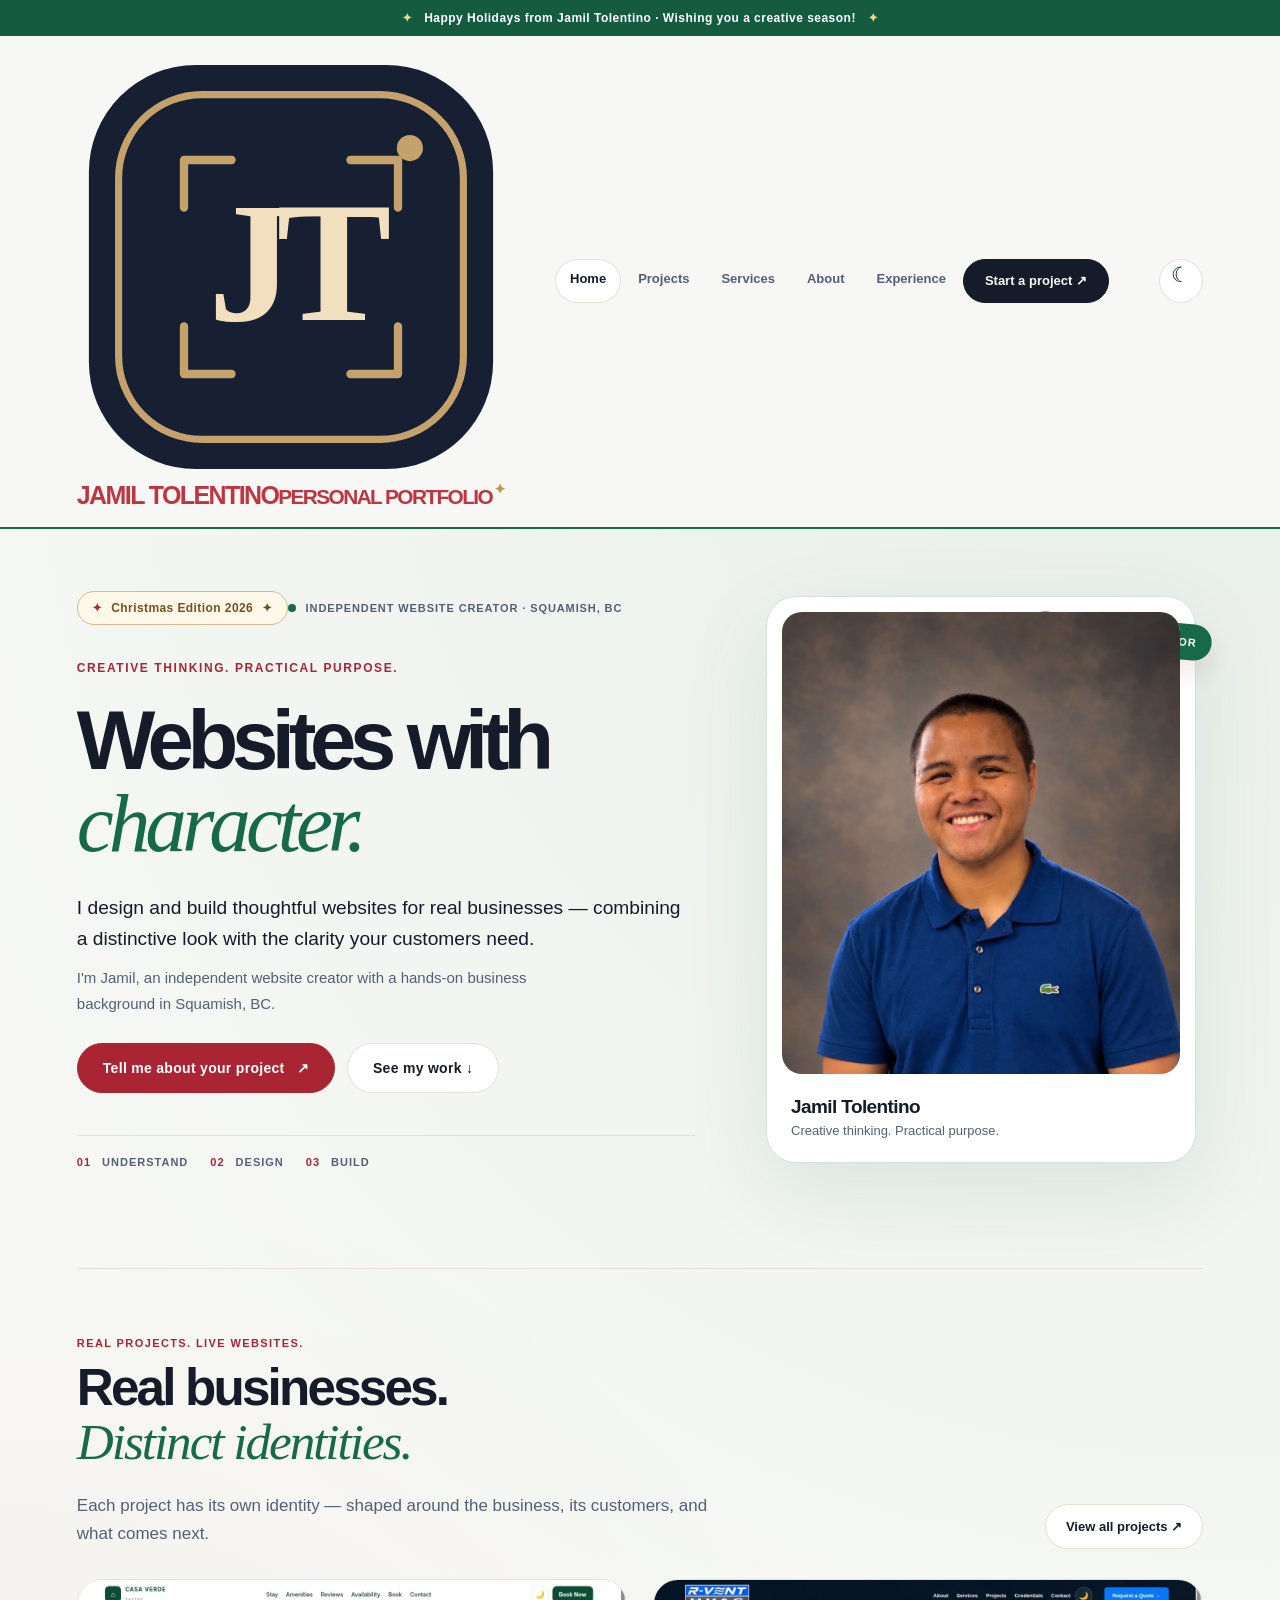
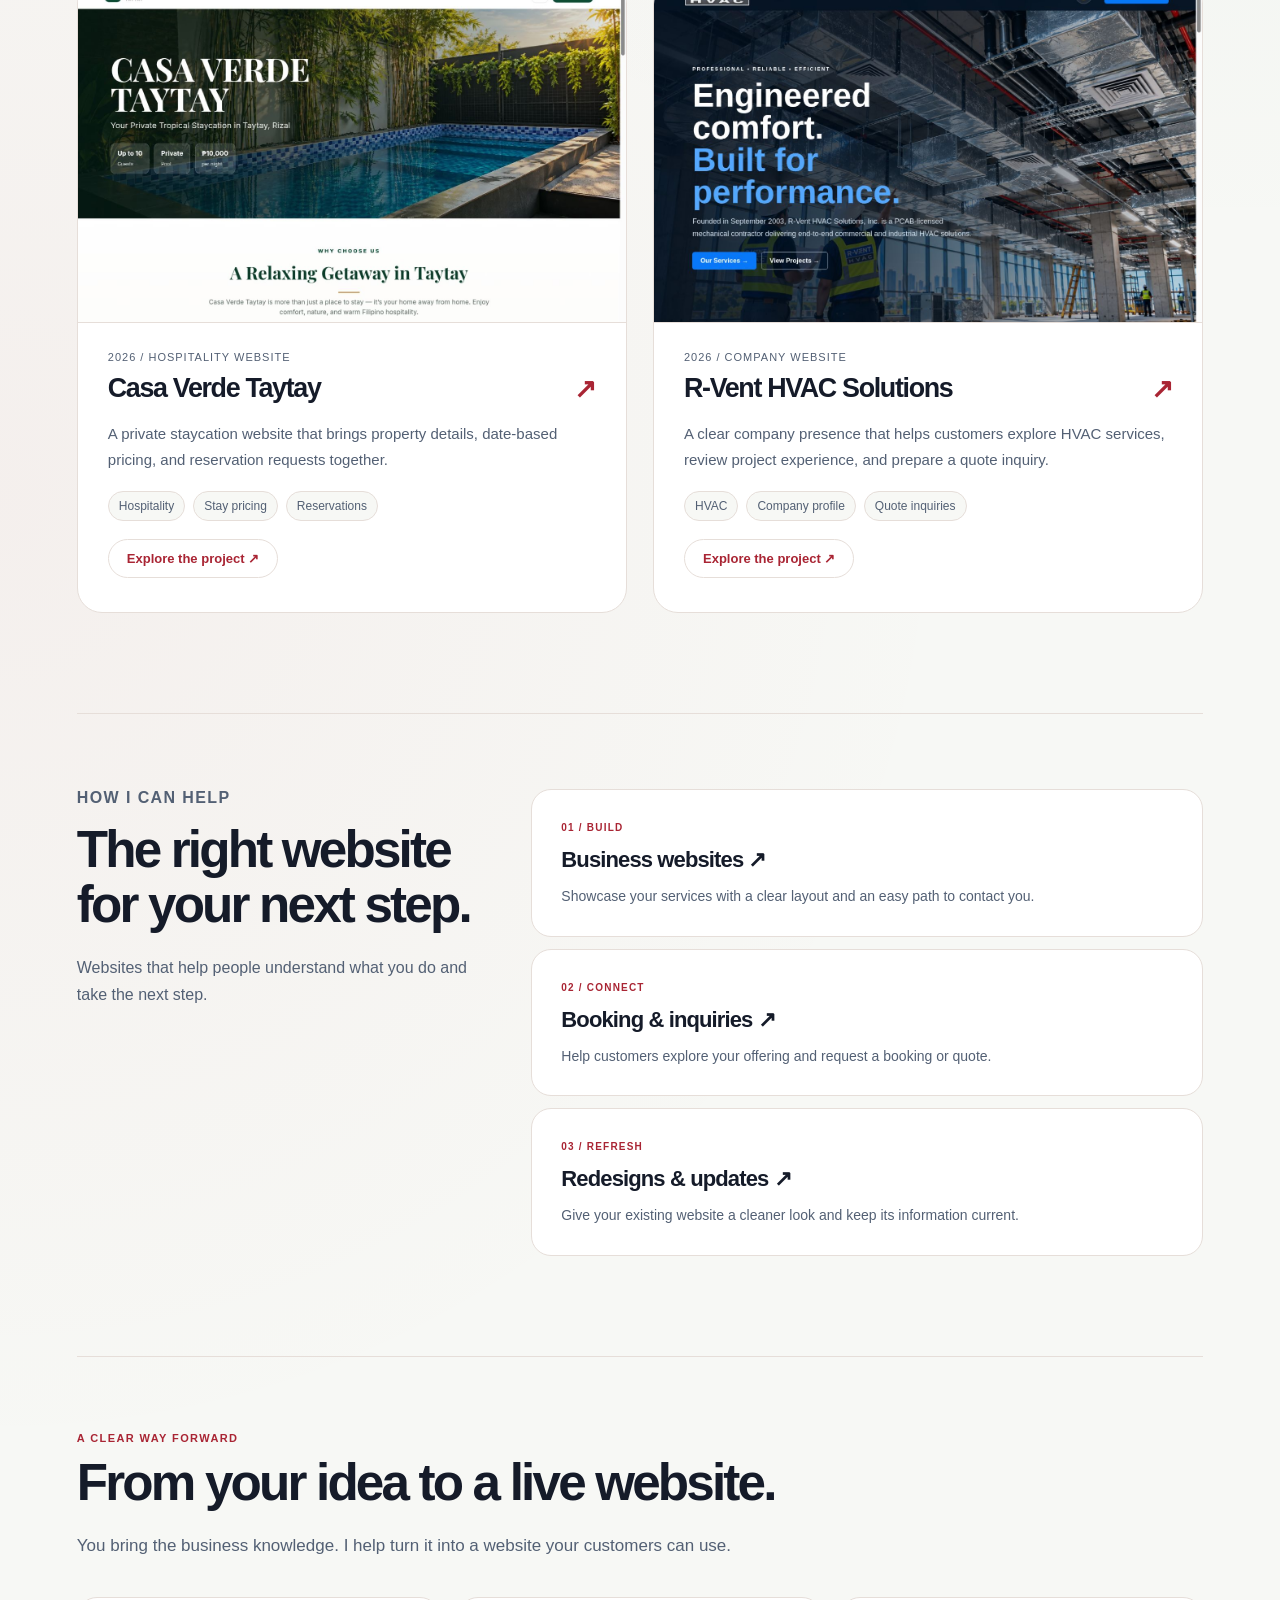
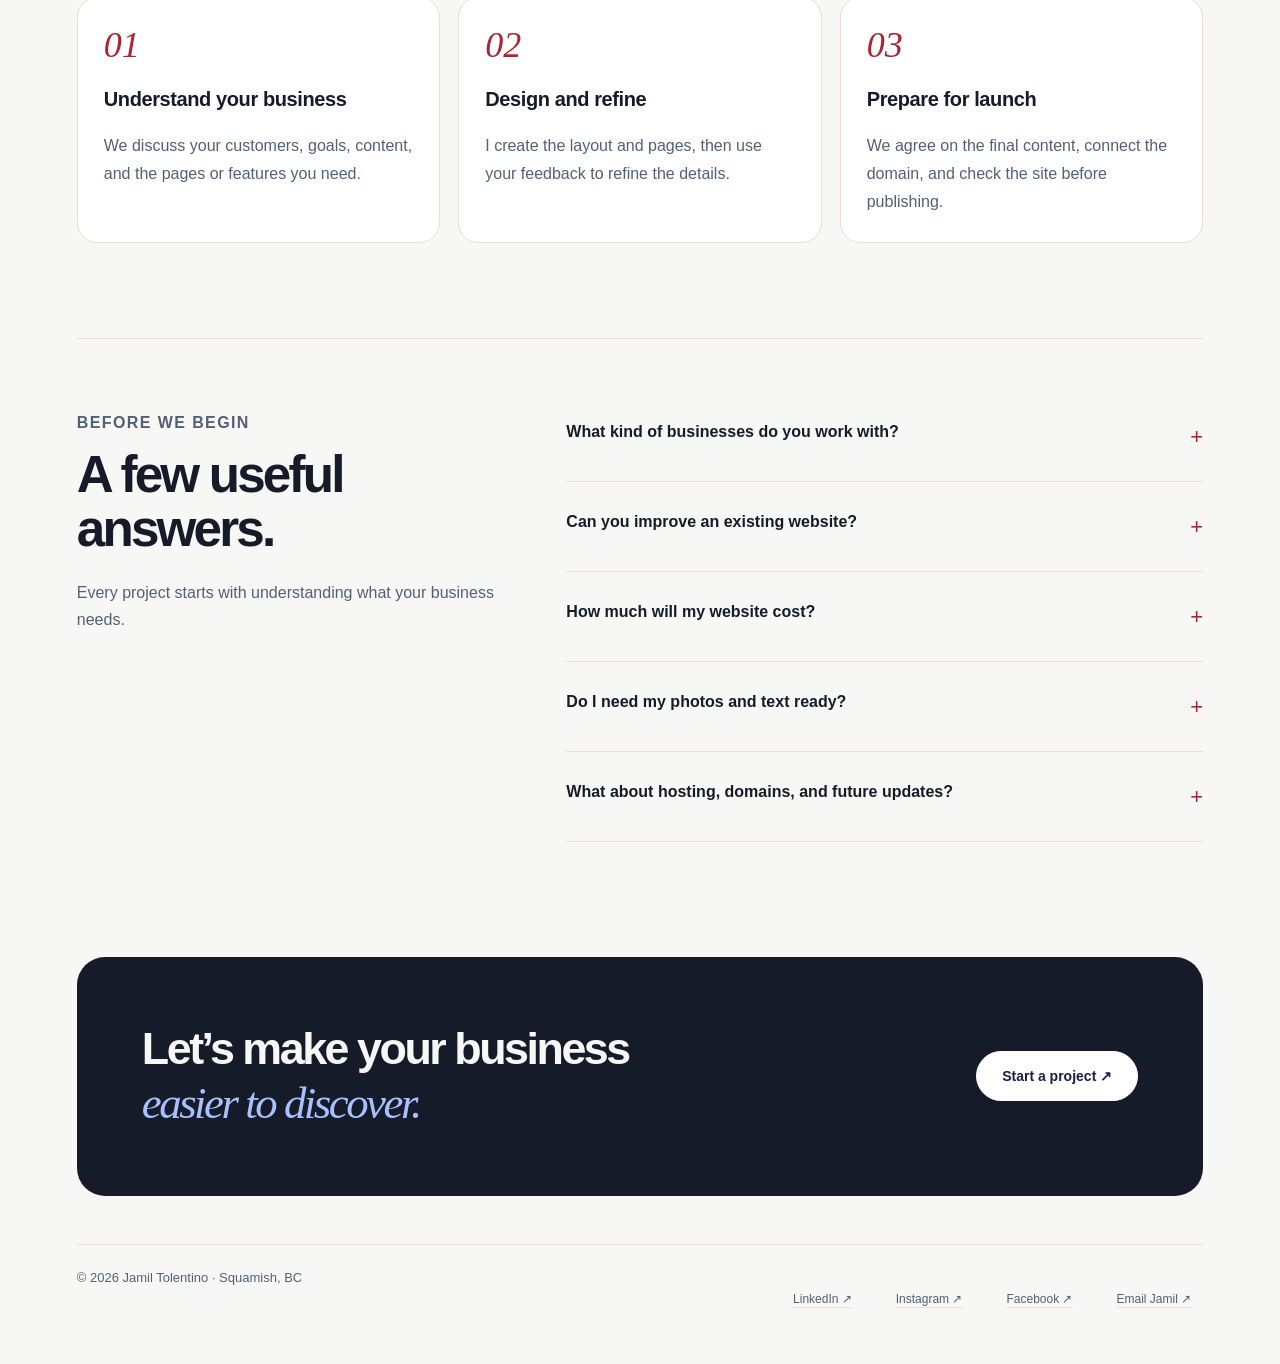
==== commit b6655f38: "Apply JT personal brand and custom favicon" ====
--- a/index.html
+++ b/index.html
@@ -1,2 +1,2 @@
-<!doctype html><html lang="en"><head><meta charset="utf-8"><meta http-equiv="Content-Security-Policy" content="default-src 'self'; script-src 'self'; script-src-attr 'none'; style-src 'self' 'unsafe-inline'; img-src 'self'; font-src 'self'; connect-src 'none'; object-src 'none'; frame-src 'none'; base-uri 'none'; form-action 'none'; upgrade-insecure-requests"><meta name="referrer" content="strict-origin-when-cross-origin"><meta name="viewport" content="width=device-width,initial-scale=1"><meta name="theme-color" content="#f8f3ed"><meta name="description" content="Independent website design and development for small businesses. See real projects from Jamil Tolentino, based in Squamish, BC."><script src="theme.js?v=security1"></script><link rel="stylesheet" href="style.css?v=polish3"><title>Jamil Tolentino — Modern Websites for Small Businesses</title><link rel="stylesheet" href="tech.css?v=identity5"><link rel="canonical" href="https://jamiltolentino.com/"><link rel="preload" as="image" href="jamil-portrait.webp"><meta property="og:type" content="website"><meta property="og:title" content="Jamil Tolentino — Websites with Character"><meta property="og:description" content="Distinctive, practical websites for small businesses. Explore the real projects of Jamil Tolentino."><meta property="og:url" content="https://jamiltolentino.com/"><link rel="stylesheet" href="studio.css?v=studio1"></head><body class="welcome-page studio-page"><a class="skip" href="#main">Skip to content</a><header class="welcome-header site-header"><a href="index.html" aria-label="Jamil Tolentino home">JAMIL<span>.</span></a><button class="menu-toggle" aria-expanded="false" aria-controls="site-nav">MENU <span>＋</span></button><nav id="site-nav" class="hud-nav" aria-label="Main navigation"><a href="index.html" aria-current="page">Home</a><a href="work.html">Projects</a><a href="services.html">Services</a><a href="about.html">About</a><a href="resume.html">Experience</a><a href="contact.html" class="nav-contact">Start a project ↗</a></nav></header><main class="welcome" id="main"><div class="welcome-copy reveal"><div class="hud-tag">INDEPENDENT WEBSITE CREATOR · SQUAMISH, BC</div><p class="eyebrow">CREATIVE THINKING. PRACTICAL PURPOSE.</p><h1>Websites with<br><span>character.</span></h1><p class="intro">I design and build thoughtful websites for real businesses — combining a distinctive look with the clarity your customers need.</p><p class="hero-personal">I'm Jamil, an independent website creator with a hands-on business background in Squamish, BC.</p><div class="welcome-actions"><a class="pill primary" href="contact.html">Tell me about your project <span>↗</span></a><a class="pill secondary" href="#selected-work">See my work ↓</a></div><div class="studio-capabilities" aria-label="How I work"><span><b>01</b> Understand</span><span><b>02</b> Design</span><span><b>03</b> Build</span></div></div><div class="portrait-hud"><span class="studio-corner-label" aria-hidden="true">INDEPENDENT CREATOR</span><div class="portrait-label">The person behind the pixels</div><figure class="welcome-portrait reveal"><img src="jamil-portrait.webp" alt="Jamil Tolentino smiling in a blue polo"></figure><div class="portrait-signature"><strong>Jamil Tolentino</strong><span>Creative thinking. Practical purpose.</span></div></div><span class="welcome-note">FROM FAMILY BUSINESS ROOTS TO CREATIVE WORK / SQUAMISH, BC</span></main><section class="home-proof" id="selected-work" aria-labelledby="work-heading"><div class="proof-heading reveal"><div><p class="eyebrow">REAL PROJECTS. LIVE WEBSITES.</p><h2 id="work-heading">Real businesses.<br><em>Distinct identities.</em></h2><p class="section-intro">Each project has its own identity — shaped around the business, its customers, and what comes next.</p></div><a class="text-link" href="work.html">View all projects ↗</a></div><div class="gallery"><a class="tile reveal" data-category="websites" href="casa-verde.html"><figure class="live-screenshot"><img src="casa-live.jpg" alt="Screenshot of the live Casa Verde Taytay website" loading="lazy"><figcaption><span>LIVE WEBSITE SCREENSHOT</span><span>CASA VERDE TAYTAY</span></figcaption></figure><div class="tile-label"><p>2026 / HOSPITALITY WEBSITE</p><h2>Casa Verde Taytay <span>↗</span></h2><p class="project-description">A private staycation website that brings property details, date-based pricing, and reservation requests together.</p><div class="project-tags"><span>Hospitality</span><span>Stay pricing</span><span>Reservations</span></div><span class="case-link">Explore the project ↗</span></div></a><a class="tile reveal" data-category="websites" href="rvent.html"><figure class="live-screenshot"><img src="rvent-live.jpg" alt="Screenshot of the live R-Vent HVAC Solutions website" loading="lazy"><figcaption><span>LIVE WEBSITE SCREENSHOT</span><span>R-VENT HVAC SOLUTIONS</span></figcaption></figure><div class="tile-label"><p>2026 / COMPANY WEBSITE</p><h2>R-Vent HVAC Solutions <span>↗</span></h2><p class="project-description">A clear company presence that helps customers explore HVAC services, review project experience, and prepare a quote inquiry.</p><div class="project-tags"><span>HVAC</span><span>Company profile</span><span>Quote inquiries</span></div><span class="case-link">Explore the project ↗</span></div></a></div></section><section class="home-services" aria-labelledby="services-heading"><div><p class="eyebrow">HOW I CAN HELP</p><h2 id="services-heading">The right website for your next step.</h2><p>Websites that help people understand what you do and take the next step.</p></div><div class="service-preview-grid"><a href="services.html"><span class="eyebrow">01 / BUILD</span><h3>Business websites ↗</h3><p>Showcase your services with a clear layout and an easy path to contact you.</p></a><a href="services.html"><span class="eyebrow">02 / CONNECT</span><h3>Booking &amp; inquiries ↗</h3><p>Help customers explore your offering and request a booking or quote.</p></a><a href="services.html"><span class="eyebrow">03 / REFRESH</span><h3>Redesigns &amp; updates ↗</h3><p>Give your existing website a cleaner look and keep its information current.</p></a></div></section><section class="home-process" aria-labelledby="process-heading"><div class="section-heading"><p class="eyebrow">A CLEAR WAY FORWARD</p><h2 id="process-heading">From your idea to a live website.</h2><p class="section-intro">You bring the business knowledge. I help turn it into a website your customers can use.</p></div><div class="process-cards"><article><span class="step-number">01</span><h3>Understand your business</h3><p>We discuss your customers, goals, content, and the pages or features you need.</p></article><article><span class="step-number">02</span><h3>Design and refine</h3><p>I create the layout and pages, then use your feedback to refine the details.</p></article><article><span class="step-number">03</span><h3>Prepare for launch</h3><p>We agree on the final content, connect the domain, and check the site before publishing.</p></article></div></section><section class="home-faq" aria-labelledby="faq-heading"><div><p class="eyebrow">BEFORE WE BEGIN</p><h2 id="faq-heading">A few useful answers.</h2><p>Every project starts with understanding what your business needs.</p></div><div class="faq-list"><details><summary>What kind of businesses do you work with?</summary><p>I create websites for small businesses, including hospitality and service businesses. My portfolio includes Casa Verde Taytay and R-Vent HVAC Solutions.</p></details><details><summary>Can you improve an existing website?</summary><p>Yes. I can help refresh the layout, simplify navigation, update content, or build a clearer path to customer inquiries.</p></details><details><summary>How much will my website cost?</summary><p>Pricing depends on the pages, features, content, and support you need. Share your project details so we can discuss the scope and a quote.</p></details><details><summary>Do I need my photos and text ready?</summary><p>Existing photos, business information, and examples you like are helpful. We can identify what is ready and what still needs to be prepared during the first conversation.</p></details><details><summary>What about hosting, domains, and future updates?</summary><p>We’ll discuss the domain, hosting, and ongoing updates as part of your project scope. Any recurring costs or maintenance arrangements should be agreed before launch.</p></details></div></section><section class="home-proof home-closing"><section class="callout"><h2>Let’s make your business<br><em>easier to discover.</em></h2><a class="pill primary" href="contact.html">Start a project ↗</a></section></section><footer class="home-footer"><span>© 2026 Jamil Tolentino · Squamish, BC</span><div class="studio-socials" aria-label="Connect with Jamil"><a href="https://www.linkedin.com/in/jamil-andrei-tolentino-233a85222/" target="_blank" rel="noopener noreferrer">LinkedIn ↗</a><a href="https://www.instagram.com/drei.tolentino/" target="_blank" rel="noopener noreferrer">Instagram ↗</a><a href="https://www.facebook.com/jamil.tolentino/" target="_blank" rel="noopener noreferrer">Facebook ↗</a><a href="mailto:tolentinojamil1@gmail.com">Email Jamil ↗</a></div></footer><script src="script.js?v=christmas2026" defer></script></body></html>
+<!doctype html><html lang="en"><head><meta charset="utf-8"><meta http-equiv="Content-Security-Policy" content="default-src 'self'; script-src 'self'; script-src-attr 'none'; style-src 'self' 'unsafe-inline'; img-src 'self'; font-src 'self'; connect-src 'none'; object-src 'none'; frame-src 'none'; base-uri 'none'; form-action 'none'; upgrade-insecure-requests"><meta name="referrer" content="strict-origin-when-cross-origin"><meta name="viewport" content="width=device-width,initial-scale=1"><link rel="icon" type="image/svg+xml" href="favicon.svg"><meta name="theme-color" content="#f8f3ed"><meta name="description" content="Independent website design and development for small businesses. See real projects from Jamil Tolentino, based in Squamish, BC."><script src="theme.js?v=security1"></script><link rel="stylesheet" href="style.css?v=polish3"><title>Jamil Tolentino — Modern Websites for Small Businesses</title><link rel="stylesheet" href="tech.css?v=identity5"><link rel="canonical" href="https://jamiltolentino.com/"><link rel="preload" as="image" href="jamil-portrait.webp"><meta property="og:type" content="website"><meta property="og:title" content="Jamil Tolentino — Websites with Character"><meta property="og:description" content="Distinctive, practical websites for small businesses. Explore the real projects of Jamil Tolentino."><meta property="og:url" content="https://jamiltolentino.com/"><link rel="stylesheet" href="studio.css?v=studio1"></head><body class="welcome-page studio-page"><a class="skip" href="#main">Skip to content</a><header class="welcome-header site-header"><a class="brand-lockup" href="index.html" aria-label="Jamil Tolentino home"><img src="jamil-monogram.svg" alt="" aria-hidden="true"><span class="brand-wordmark"><strong>JAMIL TOLENTINO</strong><small>PERSONAL PORTFOLIO</small></span></a><button class="menu-toggle" aria-expanded="false" aria-controls="site-nav">MENU <span>＋</span></button><nav id="site-nav" class="hud-nav" aria-label="Main navigation"><a href="index.html" aria-current="page">Home</a><a href="work.html">Projects</a><a href="services.html">Services</a><a href="about.html">About</a><a href="resume.html">Experience</a><a href="contact.html" class="nav-contact">Start a project ↗</a></nav></header><main class="welcome" id="main"><div class="welcome-copy reveal"><div class="hud-tag">INDEPENDENT WEBSITE CREATOR · SQUAMISH, BC</div><p class="eyebrow">CREATIVE THINKING. PRACTICAL PURPOSE.</p><h1>Websites with<br><span>character.</span></h1><p class="intro">I design and build thoughtful websites for real businesses — combining a distinctive look with the clarity your customers need.</p><p class="hero-personal">I'm Jamil, an independent website creator with a hands-on business background in Squamish, BC.</p><div class="welcome-actions"><a class="pill primary" href="contact.html">Tell me about your project <span>↗</span></a><a class="pill secondary" href="#selected-work">See my work ↓</a></div><div class="studio-capabilities" aria-label="How I work"><span><b>01</b> Understand</span><span><b>02</b> Design</span><span><b>03</b> Build</span></div></div><div class="portrait-hud"><span class="studio-corner-label" aria-hidden="true">INDEPENDENT CREATOR</span><div class="portrait-label">The person behind the pixels</div><figure class="welcome-portrait reveal"><img src="jamil-portrait.webp" alt="Jamil Tolentino smiling in a blue polo"></figure><div class="portrait-signature"><strong>Jamil Tolentino</strong><span>Creative thinking. Practical purpose.</span></div></div><span class="welcome-note">FROM FAMILY BUSINESS ROOTS TO CREATIVE WORK / SQUAMISH, BC</span></main><section class="home-proof" id="selected-work" aria-labelledby="work-heading"><div class="proof-heading reveal"><div><p class="eyebrow">REAL PROJECTS. LIVE WEBSITES.</p><h2 id="work-heading">Real businesses.<br><em>Distinct identities.</em></h2><p class="section-intro">Each project has its own identity — shaped around the business, its customers, and what comes next.</p></div><a class="text-link" href="work.html">View all projects ↗</a></div><div class="gallery"><a class="tile reveal" data-category="websites" href="casa-verde.html"><figure class="live-screenshot"><img src="casa-live.jpg" alt="Screenshot of the live Casa Verde Taytay website" loading="lazy"><figcaption><span>LIVE WEBSITE SCREENSHOT</span><span>CASA VERDE TAYTAY</span></figcaption></figure><div class="tile-label"><p>2026 / HOSPITALITY WEBSITE</p><h2>Casa Verde Taytay <span>↗</span></h2><p class="project-description">A private staycation website that brings property details, date-based pricing, and reservation requests together.</p><div class="project-tags"><span>Hospitality</span><span>Stay pricing</span><span>Reservations</span></div><span class="case-link">Explore the project ↗</span></div></a><a class="tile reveal" data-category="websites" href="rvent.html"><figure class="live-screenshot"><img src="rvent-live.jpg" alt="Screenshot of the live R-Vent HVAC Solutions website" loading="lazy"><figcaption><span>LIVE WEBSITE SCREENSHOT</span><span>R-VENT HVAC SOLUTIONS</span></figcaption></figure><div class="tile-label"><p>2026 / COMPANY WEBSITE</p><h2>R-Vent HVAC Solutions <span>↗</span></h2><p class="project-description">A clear company presence that helps customers explore HVAC services, review project experience, and prepare a quote inquiry.</p><div class="project-tags"><span>HVAC</span><span>Company profile</span><span>Quote inquiries</span></div><span class="case-link">Explore the project ↗</span></div></a></div></section><section class="home-services" aria-labelledby="services-heading"><div><p class="eyebrow">HOW I CAN HELP</p><h2 id="services-heading">The right website for your next step.</h2><p>Websites that help people understand what you do and take the next step.</p></div><div class="service-preview-grid"><a href="services.html"><span class="eyebrow">01 / BUILD</span><h3>Business websites ↗</h3><p>Showcase your services with a clear layout and an easy path to contact you.</p></a><a href="services.html"><span class="eyebrow">02 / CONNECT</span><h3>Booking &amp; inquiries ↗</h3><p>Help customers explore your offering and request a booking or quote.</p></a><a href="services.html"><span class="eyebrow">03 / REFRESH</span><h3>Redesigns &amp; updates ↗</h3><p>Give your existing website a cleaner look and keep its information current.</p></a></div></section><section class="home-process" aria-labelledby="process-heading"><div class="section-heading"><p class="eyebrow">A CLEAR WAY FORWARD</p><h2 id="process-heading">From your idea to a live website.</h2><p class="section-intro">You bring the business knowledge. I help turn it into a website your customers can use.</p></div><div class="process-cards"><article><span class="step-number">01</span><h3>Understand your business</h3><p>We discuss your customers, goals, content, and the pages or features you need.</p></article><article><span class="step-number">02</span><h3>Design and refine</h3><p>I create the layout and pages, then use your feedback to refine the details.</p></article><article><span class="step-number">03</span><h3>Prepare for launch</h3><p>We agree on the final content, connect the domain, and check the site before publishing.</p></article></div></section><section class="home-faq" aria-labelledby="faq-heading"><div><p class="eyebrow">BEFORE WE BEGIN</p><h2 id="faq-heading">A few useful answers.</h2><p>Every project starts with understanding what your business needs.</p></div><div class="faq-list"><details><summary>What kind of businesses do you work with?</summary><p>I create websites for small businesses, including hospitality and service businesses. My portfolio includes Casa Verde Taytay and R-Vent HVAC Solutions.</p></details><details><summary>Can you improve an existing website?</summary><p>Yes. I can help refresh the layout, simplify navigation, update content, or build a clearer path to customer inquiries.</p></details><details><summary>How much will my website cost?</summary><p>Pricing depends on the pages, features, content, and support you need. Share your project details so we can discuss the scope and a quote.</p></details><details><summary>Do I need my photos and text ready?</summary><p>Existing photos, business information, and examples you like are helpful. We can identify what is ready and what still needs to be prepared during the first conversation.</p></details><details><summary>What about hosting, domains, and future updates?</summary><p>We’ll discuss the domain, hosting, and ongoing updates as part of your project scope. Any recurring costs or maintenance arrangements should be agreed before launch.</p></details></div></section><section class="home-proof home-closing"><section class="callout"><h2>Let’s make your business<br><em>easier to discover.</em></h2><a class="pill primary" href="contact.html">Start a project ↗</a></section></section><footer class="home-footer"><span>© 2026 Jamil Tolentino · Squamish, BC</span><div class="studio-socials" aria-label="Connect with Jamil"><a href="https://www.linkedin.com/in/jamil-andrei-tolentino-233a85222/" target="_blank" rel="noopener noreferrer">LinkedIn ↗</a><a href="https://www.instagram.com/drei.tolentino/" target="_blank" rel="noopener noreferrer">Instagram ↗</a><a href="https://www.facebook.com/jamil.tolentino/" target="_blank" rel="noopener noreferrer">Facebook ↗</a><a href="mailto:tolentinojamil1@gmail.com">Email Jamil ↗</a></div></footer><script src="script.js?v=christmas2026" defer></script></body></html>
 
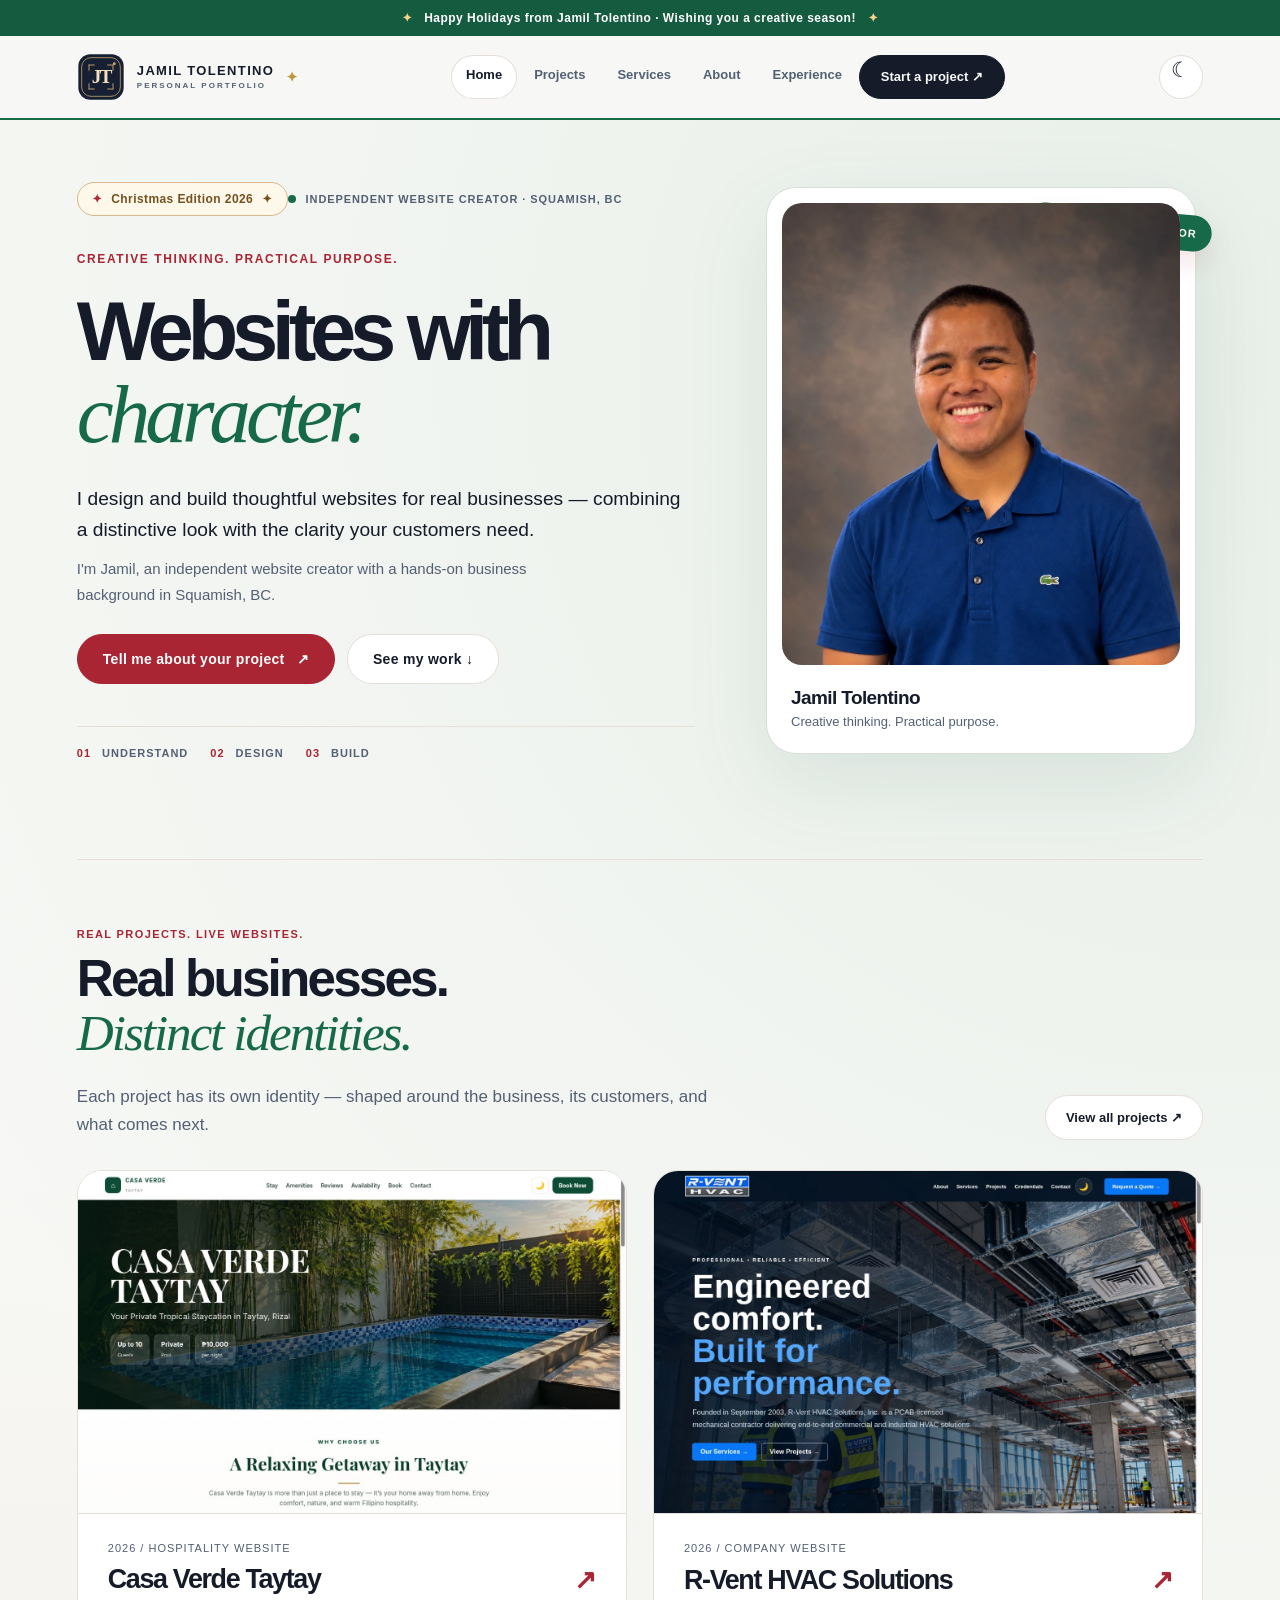
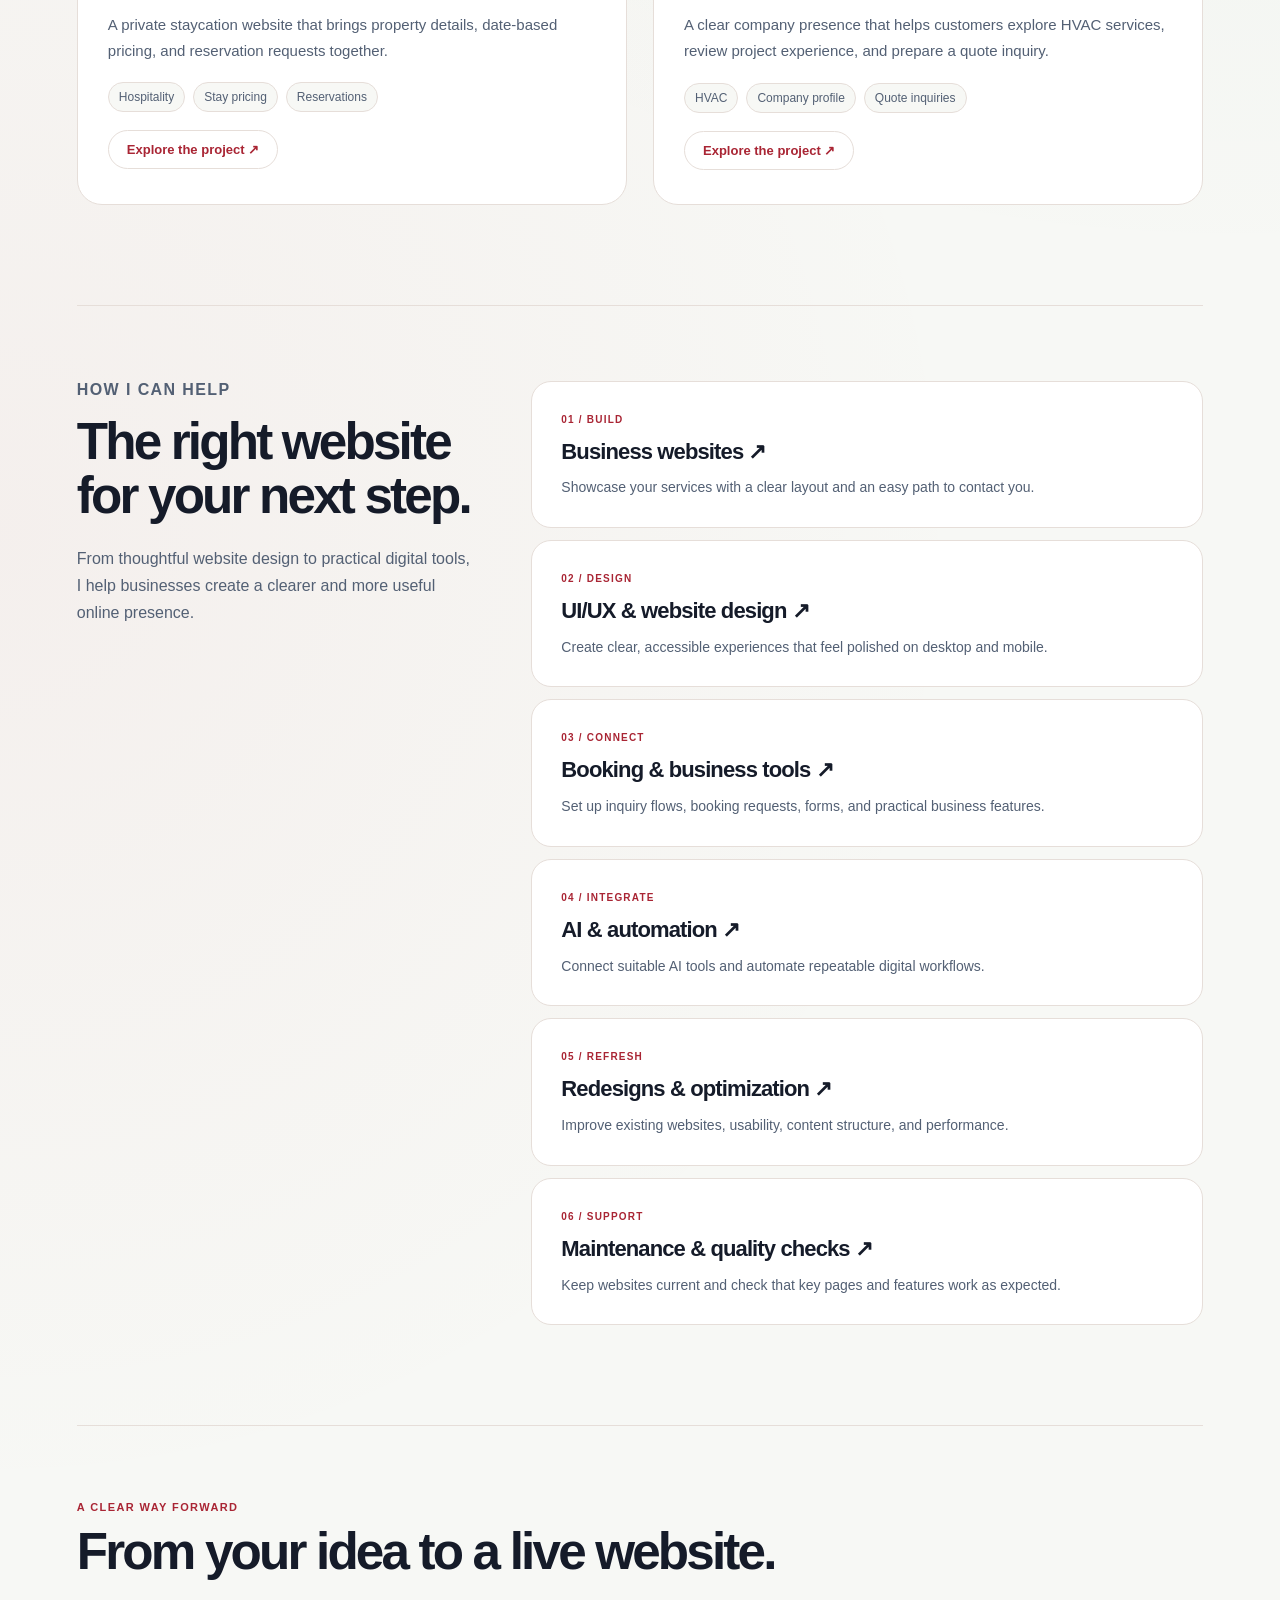
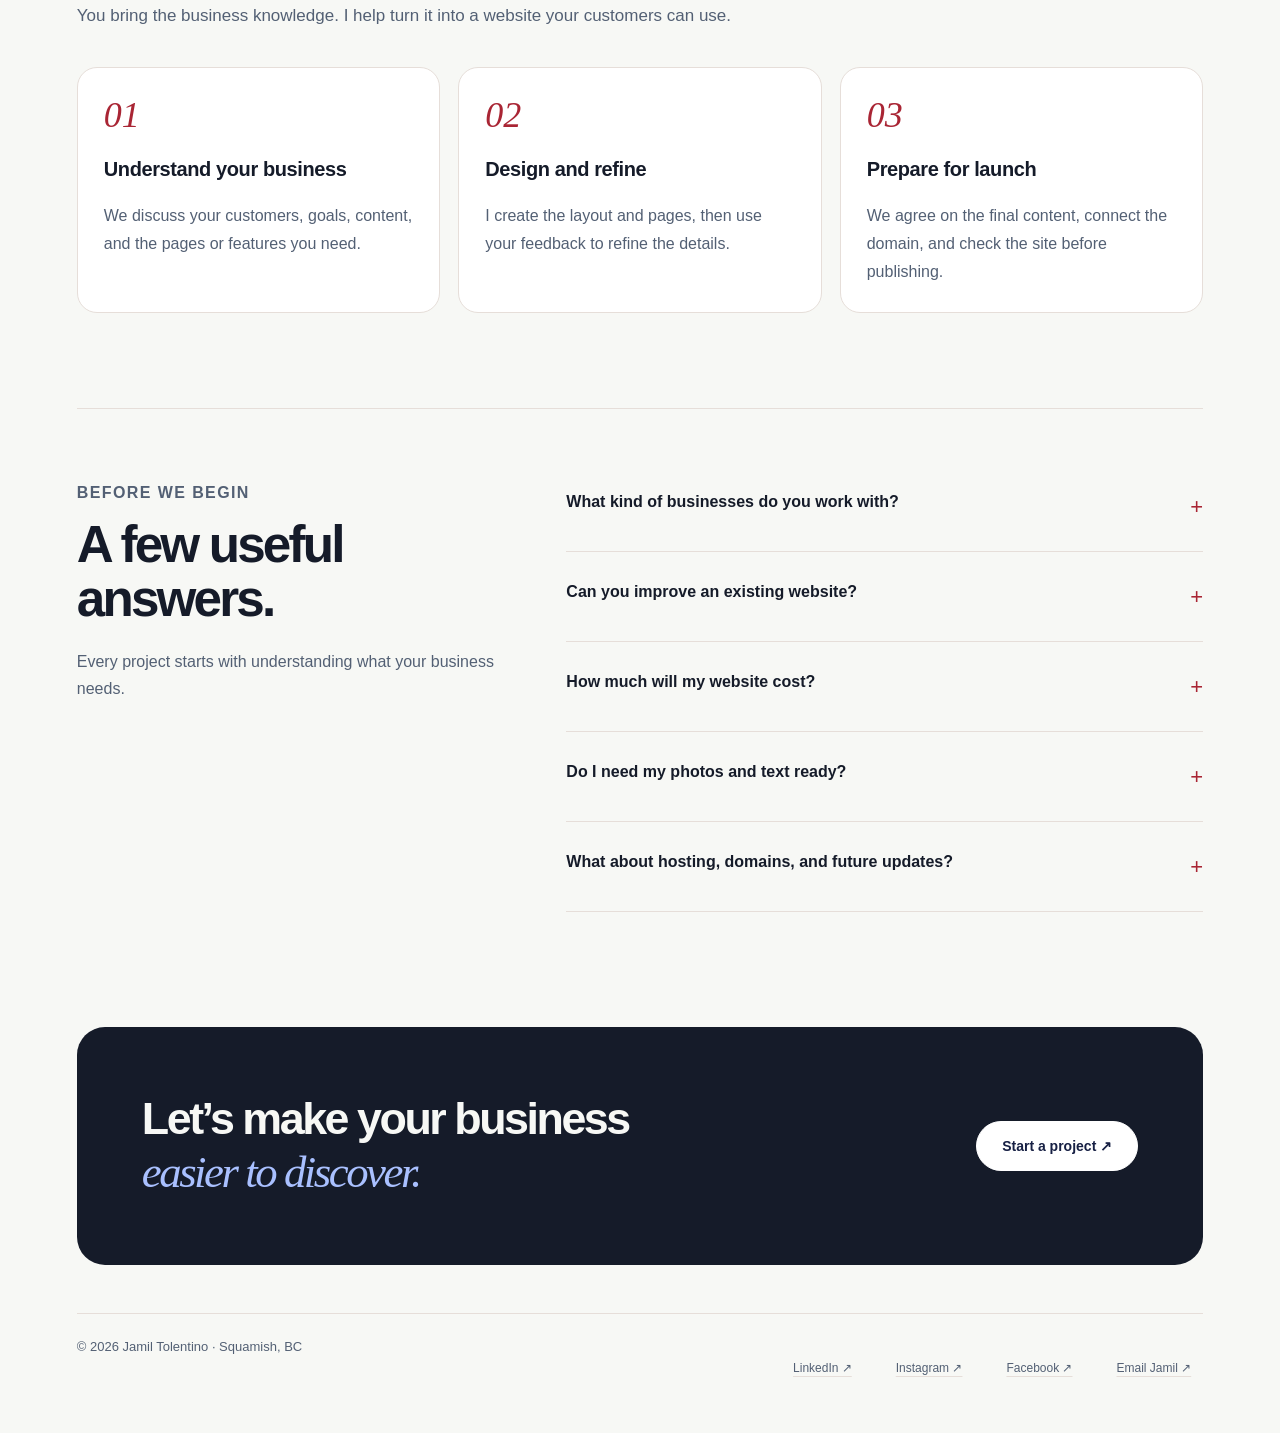
==== commit 3eaa403d: "Expand homepage services preview" ====
--- a/index.html
+++ b/index.html
@@ -1,2 +1,2 @@
-<!doctype html><html lang="en"><head><meta charset="utf-8"><meta http-equiv="Content-Security-Policy" content="default-src 'self'; script-src 'self'; script-src-attr 'none'; style-src 'self' 'unsafe-inline'; img-src 'self'; font-src 'self'; connect-src 'none'; object-src 'none'; frame-src 'none'; base-uri 'none'; form-action 'none'; upgrade-insecure-requests"><meta name="referrer" content="strict-origin-when-cross-origin"><meta name="viewport" content="width=device-width,initial-scale=1"><link rel="icon" type="image/svg+xml" href="favicon.svg"><meta name="theme-color" content="#f8f3ed"><meta name="description" content="Independent website design and development for small businesses. See real projects from Jamil Tolentino, based in Squamish, BC."><script src="theme.js?v=security1"></script><link rel="stylesheet" href="style.css?v=polish3"><title>Jamil Tolentino — Modern Websites for Small Businesses</title><link rel="stylesheet" href="tech.css?v=identity5"><link rel="canonical" href="https://jamiltolentino.com/"><link rel="preload" as="image" href="jamil-portrait.webp"><meta property="og:type" content="website"><meta property="og:title" content="Jamil Tolentino — Websites with Character"><meta property="og:description" content="Distinctive, practical websites for small businesses. Explore the real projects of Jamil Tolentino."><meta property="og:url" content="https://jamiltolentino.com/"><link rel="stylesheet" href="studio.css?v=studio1"></head><body class="welcome-page studio-page"><a class="skip" href="#main">Skip to content</a><header class="welcome-header site-header"><a class="brand-lockup" href="index.html" aria-label="Jamil Tolentino home"><img src="jamil-monogram.svg" alt="" aria-hidden="true"><span class="brand-wordmark"><strong>JAMIL TOLENTINO</strong><small>PERSONAL PORTFOLIO</small></span></a><button class="menu-toggle" aria-expanded="false" aria-controls="site-nav">MENU <span>＋</span></button><nav id="site-nav" class="hud-nav" aria-label="Main navigation"><a href="index.html" aria-current="page">Home</a><a href="work.html">Projects</a><a href="services.html">Services</a><a href="about.html">About</a><a href="resume.html">Experience</a><a href="contact.html" class="nav-contact">Start a project ↗</a></nav></header><main class="welcome" id="main"><div class="welcome-copy reveal"><div class="hud-tag">INDEPENDENT WEBSITE CREATOR · SQUAMISH, BC</div><p class="eyebrow">CREATIVE THINKING. PRACTICAL PURPOSE.</p><h1>Websites with<br><span>character.</span></h1><p class="intro">I design and build thoughtful websites for real businesses — combining a distinctive look with the clarity your customers need.</p><p class="hero-personal">I'm Jamil, an independent website creator with a hands-on business background in Squamish, BC.</p><div class="welcome-actions"><a class="pill primary" href="contact.html">Tell me about your project <span>↗</span></a><a class="pill secondary" href="#selected-work">See my work ↓</a></div><div class="studio-capabilities" aria-label="How I work"><span><b>01</b> Understand</span><span><b>02</b> Design</span><span><b>03</b> Build</span></div></div><div class="portrait-hud"><span class="studio-corner-label" aria-hidden="true">INDEPENDENT CREATOR</span><div class="portrait-label">The person behind the pixels</div><figure class="welcome-portrait reveal"><img src="jamil-portrait.webp" alt="Jamil Tolentino smiling in a blue polo"></figure><div class="portrait-signature"><strong>Jamil Tolentino</strong><span>Creative thinking. Practical purpose.</span></div></div><span class="welcome-note">FROM FAMILY BUSINESS ROOTS TO CREATIVE WORK / SQUAMISH, BC</span></main><section class="home-proof" id="selected-work" aria-labelledby="work-heading"><div class="proof-heading reveal"><div><p class="eyebrow">REAL PROJECTS. LIVE WEBSITES.</p><h2 id="work-heading">Real businesses.<br><em>Distinct identities.</em></h2><p class="section-intro">Each project has its own identity — shaped around the business, its customers, and what comes next.</p></div><a class="text-link" href="work.html">View all projects ↗</a></div><div class="gallery"><a class="tile reveal" data-category="websites" href="casa-verde.html"><figure class="live-screenshot"><img src="casa-live.jpg" alt="Screenshot of the live Casa Verde Taytay website" loading="lazy"><figcaption><span>LIVE WEBSITE SCREENSHOT</span><span>CASA VERDE TAYTAY</span></figcaption></figure><div class="tile-label"><p>2026 / HOSPITALITY WEBSITE</p><h2>Casa Verde Taytay <span>↗</span></h2><p class="project-description">A private staycation website that brings property details, date-based pricing, and reservation requests together.</p><div class="project-tags"><span>Hospitality</span><span>Stay pricing</span><span>Reservations</span></div><span class="case-link">Explore the project ↗</span></div></a><a class="tile reveal" data-category="websites" href="rvent.html"><figure class="live-screenshot"><img src="rvent-live.jpg" alt="Screenshot of the live R-Vent HVAC Solutions website" loading="lazy"><figcaption><span>LIVE WEBSITE SCREENSHOT</span><span>R-VENT HVAC SOLUTIONS</span></figcaption></figure><div class="tile-label"><p>2026 / COMPANY WEBSITE</p><h2>R-Vent HVAC Solutions <span>↗</span></h2><p class="project-description">A clear company presence that helps customers explore HVAC services, review project experience, and prepare a quote inquiry.</p><div class="project-tags"><span>HVAC</span><span>Company profile</span><span>Quote inquiries</span></div><span class="case-link">Explore the project ↗</span></div></a></div></section><section class="home-services" aria-labelledby="services-heading"><div><p class="eyebrow">HOW I CAN HELP</p><h2 id="services-heading">The right website for your next step.</h2><p>Websites that help people understand what you do and take the next step.</p></div><div class="service-preview-grid"><a href="services.html"><span class="eyebrow">01 / BUILD</span><h3>Business websites ↗</h3><p>Showcase your services with a clear layout and an easy path to contact you.</p></a><a href="services.html"><span class="eyebrow">02 / CONNECT</span><h3>Booking &amp; inquiries ↗</h3><p>Help customers explore your offering and request a booking or quote.</p></a><a href="services.html"><span class="eyebrow">03 / REFRESH</span><h3>Redesigns &amp; updates ↗</h3><p>Give your existing website a cleaner look and keep its information current.</p></a></div></section><section class="home-process" aria-labelledby="process-heading"><div class="section-heading"><p class="eyebrow">A CLEAR WAY FORWARD</p><h2 id="process-heading">From your idea to a live website.</h2><p class="section-intro">You bring the business knowledge. I help turn it into a website your customers can use.</p></div><div class="process-cards"><article><span class="step-number">01</span><h3>Understand your business</h3><p>We discuss your customers, goals, content, and the pages or features you need.</p></article><article><span class="step-number">02</span><h3>Design and refine</h3><p>I create the layout and pages, then use your feedback to refine the details.</p></article><article><span class="step-number">03</span><h3>Prepare for launch</h3><p>We agree on the final content, connect the domain, and check the site before publishing.</p></article></div></section><section class="home-faq" aria-labelledby="faq-heading"><div><p class="eyebrow">BEFORE WE BEGIN</p><h2 id="faq-heading">A few useful answers.</h2><p>Every project starts with understanding what your business needs.</p></div><div class="faq-list"><details><summary>What kind of businesses do you work with?</summary><p>I create websites for small businesses, including hospitality and service businesses. My portfolio includes Casa Verde Taytay and R-Vent HVAC Solutions.</p></details><details><summary>Can you improve an existing website?</summary><p>Yes. I can help refresh the layout, simplify navigation, update content, or build a clearer path to customer inquiries.</p></details><details><summary>How much will my website cost?</summary><p>Pricing depends on the pages, features, content, and support you need. Share your project details so we can discuss the scope and a quote.</p></details><details><summary>Do I need my photos and text ready?</summary><p>Existing photos, business information, and examples you like are helpful. We can identify what is ready and what still needs to be prepared during the first conversation.</p></details><details><summary>What about hosting, domains, and future updates?</summary><p>We’ll discuss the domain, hosting, and ongoing updates as part of your project scope. Any recurring costs or maintenance arrangements should be agreed before launch.</p></details></div></section><section class="home-proof home-closing"><section class="callout"><h2>Let’s make your business<br><em>easier to discover.</em></h2><a class="pill primary" href="contact.html">Start a project ↗</a></section></section><footer class="home-footer"><span>© 2026 Jamil Tolentino · Squamish, BC</span><div class="studio-socials" aria-label="Connect with Jamil"><a href="https://www.linkedin.com/in/jamil-andrei-tolentino-233a85222/" target="_blank" rel="noopener noreferrer">LinkedIn ↗</a><a href="https://www.instagram.com/drei.tolentino/" target="_blank" rel="noopener noreferrer">Instagram ↗</a><a href="https://www.facebook.com/jamil.tolentino/" target="_blank" rel="noopener noreferrer">Facebook ↗</a><a href="mailto:tolentinojamil1@gmail.com">Email Jamil ↗</a></div></footer><script src="script.js?v=christmas2026" defer></script></body></html>
+<!doctype html><html lang="en"><head><meta charset="utf-8"><meta http-equiv="Content-Security-Policy" content="default-src 'self'; script-src 'self'; script-src-attr 'none'; style-src 'self' 'unsafe-inline'; img-src 'self'; font-src 'self'; connect-src 'none'; object-src 'none'; frame-src 'none'; base-uri 'none'; form-action 'none'; upgrade-insecure-requests"><meta name="referrer" content="strict-origin-when-cross-origin"><meta name="viewport" content="width=device-width,initial-scale=1"><link rel="icon" type="image/svg+xml" href="favicon.svg"><meta name="theme-color" content="#f8f3ed"><meta name="description" content="Independent website design and development for small businesses. See real projects from Jamil Tolentino, based in Squamish, BC."><script src="theme.js?v=security1"></script><link rel="stylesheet" href="style.css?v=polish3"><title>Jamil Tolentino — Modern Websites for Small Businesses</title><link rel="stylesheet" href="tech.css?v=identity5"><link rel="canonical" href="https://jamiltolentino.com/"><link rel="preload" as="image" href="jamil-portrait.webp"><meta property="og:type" content="website"><meta property="og:title" content="Jamil Tolentino — Websites with Character"><meta property="og:description" content="Distinctive, practical websites for small businesses. Explore the real projects of Jamil Tolentino."><meta property="og:url" content="https://jamiltolentino.com/"><link rel="stylesheet" href="studio.css?v=studio1"></head><body class="welcome-page studio-page"><a class="skip" href="#main">Skip to content</a><header class="welcome-header site-header"><a class="brand-lockup" href="index.html" aria-label="Jamil Tolentino home"><img src="jamil-monogram.svg" alt="" aria-hidden="true"><span class="brand-wordmark"><strong>JAMIL TOLENTINO</strong><small>PERSONAL PORTFOLIO</small></span></a><button class="menu-toggle" aria-expanded="false" aria-controls="site-nav">MENU <span>＋</span></button><nav id="site-nav" class="hud-nav" aria-label="Main navigation"><a href="index.html" aria-current="page">Home</a><a href="work.html">Projects</a><a href="services.html">Services</a><a href="about.html">About</a><a href="resume.html">Experience</a><a href="contact.html" class="nav-contact">Start a project ↗</a></nav></header><main class="welcome" id="main"><div class="welcome-copy reveal"><div class="hud-tag">INDEPENDENT WEBSITE CREATOR · SQUAMISH, BC</div><p class="eyebrow">CREATIVE THINKING. PRACTICAL PURPOSE.</p><h1>Websites with<br><span>character.</span></h1><p class="intro">I design and build thoughtful websites for real businesses — combining a distinctive look with the clarity your customers need.</p><p class="hero-personal">I'm Jamil, an independent website creator with a hands-on business background in Squamish, BC.</p><div class="welcome-actions"><a class="pill primary" href="contact.html">Tell me about your project <span>↗</span></a><a class="pill secondary" href="#selected-work">See my work ↓</a></div><div class="studio-capabilities" aria-label="How I work"><span><b>01</b> Understand</span><span><b>02</b> Design</span><span><b>03</b> Build</span></div></div><div class="portrait-hud"><span class="studio-corner-label" aria-hidden="true">INDEPENDENT CREATOR</span><div class="portrait-label">The person behind the pixels</div><figure class="welcome-portrait reveal"><img src="jamil-portrait.webp" alt="Jamil Tolentino smiling in a blue polo"></figure><div class="portrait-signature"><strong>Jamil Tolentino</strong><span>Creative thinking. Practical purpose.</span></div></div><span class="welcome-note">FROM FAMILY BUSINESS ROOTS TO CREATIVE WORK / SQUAMISH, BC</span></main><section class="home-proof" id="selected-work" aria-labelledby="work-heading"><div class="proof-heading reveal"><div><p class="eyebrow">REAL PROJECTS. LIVE WEBSITES.</p><h2 id="work-heading">Real businesses.<br><em>Distinct identities.</em></h2><p class="section-intro">Each project has its own identity — shaped around the business, its customers, and what comes next.</p></div><a class="text-link" href="work.html">View all projects ↗</a></div><div class="gallery"><a class="tile reveal" data-category="websites" href="casa-verde.html"><figure class="live-screenshot"><img src="casa-live.jpg" alt="Screenshot of the live Casa Verde Taytay website" loading="lazy"><figcaption><span>LIVE WEBSITE SCREENSHOT</span><span>CASA VERDE TAYTAY</span></figcaption></figure><div class="tile-label"><p>2026 / HOSPITALITY WEBSITE</p><h2>Casa Verde Taytay <span>↗</span></h2><p class="project-description">A private staycation website that brings property details, date-based pricing, and reservation requests together.</p><div class="project-tags"><span>Hospitality</span><span>Stay pricing</span><span>Reservations</span></div><span class="case-link">Explore the project ↗</span></div></a><a class="tile reveal" data-category="websites" href="rvent.html"><figure class="live-screenshot"><img src="rvent-live.jpg" alt="Screenshot of the live R-Vent HVAC Solutions website" loading="lazy"><figcaption><span>LIVE WEBSITE SCREENSHOT</span><span>R-VENT HVAC SOLUTIONS</span></figcaption></figure><div class="tile-label"><p>2026 / COMPANY WEBSITE</p><h2>R-Vent HVAC Solutions <span>↗</span></h2><p class="project-description">A clear company presence that helps customers explore HVAC services, review project experience, and prepare a quote inquiry.</p><div class="project-tags"><span>HVAC</span><span>Company profile</span><span>Quote inquiries</span></div><span class="case-link">Explore the project ↗</span></div></a></div></section><section class="home-services" aria-labelledby="services-heading"><div><p class="eyebrow">HOW I CAN HELP</p><h2 id="services-heading">The right website for your next step.</h2><p>From thoughtful website design to practical digital tools, I help businesses create a clearer and more useful online presence.</p></div><div class="service-preview-grid"><a href="services.html"><span class="eyebrow">01 / BUILD</span><h3>Business websites ↗</h3><p>Showcase your services with a clear layout and an easy path to contact you.</p></a><a href="services.html"><span class="eyebrow">02 / DESIGN</span><h3>UI/UX &amp; website design ↗</h3><p>Create clear, accessible experiences that feel polished on desktop and mobile.</p></a><a href="services.html"><span class="eyebrow">03 / CONNECT</span><h3>Booking &amp; business tools ↗</h3><p>Set up inquiry flows, booking requests, forms, and practical business features.</p></a><a href="services.html"><span class="eyebrow">04 / INTEGRATE</span><h3>AI &amp; automation ↗</h3><p>Connect suitable AI tools and automate repeatable digital workflows.</p></a><a href="services.html"><span class="eyebrow">05 / REFRESH</span><h3>Redesigns &amp; optimization ↗</h3><p>Improve existing websites, usability, content structure, and performance.</p></a><a href="services.html"><span class="eyebrow">06 / SUPPORT</span><h3>Maintenance &amp; quality checks ↗</h3><p>Keep websites current and check that key pages and features work as expected.</p></a></div></section><section class="home-process" aria-labelledby="process-heading"><div class="section-heading"><p class="eyebrow">A CLEAR WAY FORWARD</p><h2 id="process-heading">From your idea to a live website.</h2><p class="section-intro">You bring the business knowledge. I help turn it into a website your customers can use.</p></div><div class="process-cards"><article><span class="step-number">01</span><h3>Understand your business</h3><p>We discuss your customers, goals, content, and the pages or features you need.</p></article><article><span class="step-number">02</span><h3>Design and refine</h3><p>I create the layout and pages, then use your feedback to refine the details.</p></article><article><span class="step-number">03</span><h3>Prepare for launch</h3><p>We agree on the final content, connect the domain, and check the site before publishing.</p></article></div></section><section class="home-faq" aria-labelledby="faq-heading"><div><p class="eyebrow">BEFORE WE BEGIN</p><h2 id="faq-heading">A few useful answers.</h2><p>Every project starts with understanding what your business needs.</p></div><div class="faq-list"><details><summary>What kind of businesses do you work with?</summary><p>I create websites for small businesses, including hospitality and service businesses. My portfolio includes Casa Verde Taytay and R-Vent HVAC Solutions.</p></details><details><summary>Can you improve an existing website?</summary><p>Yes. I can help refresh the layout, simplify navigation, update content, or build a clearer path to customer inquiries.</p></details><details><summary>How much will my website cost?</summary><p>Pricing depends on the pages, features, content, and support you need. Share your project details so we can discuss the scope and a quote.</p></details><details><summary>Do I need my photos and text ready?</summary><p>Existing photos, business information, and examples you like are helpful. We can identify what is ready and what still needs to be prepared during the first conversation.</p></details><details><summary>What about hosting, domains, and future updates?</summary><p>We’ll discuss the domain, hosting, and ongoing updates as part of your project scope. Any recurring costs or maintenance arrangements should be agreed before launch.</p></details></div></section><section class="home-proof home-closing"><section class="callout"><h2>Let’s make your business<br><em>easier to discover.</em></h2><a class="pill primary" href="contact.html">Start a project ↗</a></section></section><footer class="home-footer"><span>© 2026 Jamil Tolentino · Squamish, BC</span><div class="studio-socials" aria-label="Connect with Jamil"><a href="https://www.linkedin.com/in/jamil-andrei-tolentino-233a85222/" target="_blank" rel="noopener noreferrer">LinkedIn ↗</a><a href="https://www.instagram.com/drei.tolentino/" target="_blank" rel="noopener noreferrer">Instagram ↗</a><a href="https://www.facebook.com/jamil.tolentino/" target="_blank" rel="noopener noreferrer">Facebook ↗</a><a href="mailto:tolentinojamil1@gmail.com">Email Jamil ↗</a></div></footer><script src="script.js?v=christmas2026" defer></script></body></html>
 
--- a/studio.css
+++ b/studio.css
@@ -167,3 +167,13 @@
   background:#a9c0ff; color:#101724;
 }
 :root[data-theme="dark"] .home-closing .callout h2 em{color:#a9c0ff}
+
+/* Jamil Tolentino personal identity */
+.site-header .brand-lockup{display:inline-flex;align-items:center;gap:12px;flex:0 0 auto;text-decoration:none;min-width:0}
+.site-header .brand-lockup img{display:block;width:48px;height:48px;flex:0 0 48px;border-radius:13px;transition:transform .25s ease,box-shadow .25s ease}
+.site-header .brand-lockup:hover img{transform:translateY(-2px) rotate(-2deg);box-shadow:0 7px 20px var(--glow)}
+.site-header .brand-wordmark{display:flex;flex-direction:column;gap:4px;line-height:1.05}
+.site-header .brand-wordmark strong{font-size:13px;letter-spacing:1.35px;font-weight:800;color:var(--ink);white-space:nowrap}
+.site-header .brand-wordmark small{font-size:8px;letter-spacing:2px;font-weight:700;color:var(--muted);white-space:nowrap}
+@media(max-width:760px){.site-header .brand-lockup{gap:9px}.site-header .brand-lockup img{width:42px;height:42px;flex-basis:42px}.site-header .brand-wordmark strong{font-size:11px;letter-spacing:1px}.site-header .brand-wordmark small{font-size:7px;letter-spacing:1.6px}}
+@media(max-width:420px){.site-header .brand-lockup img{width:38px;height:38px;flex-basis:38px}.site-header .brand-wordmark strong{font-size:10px}}
